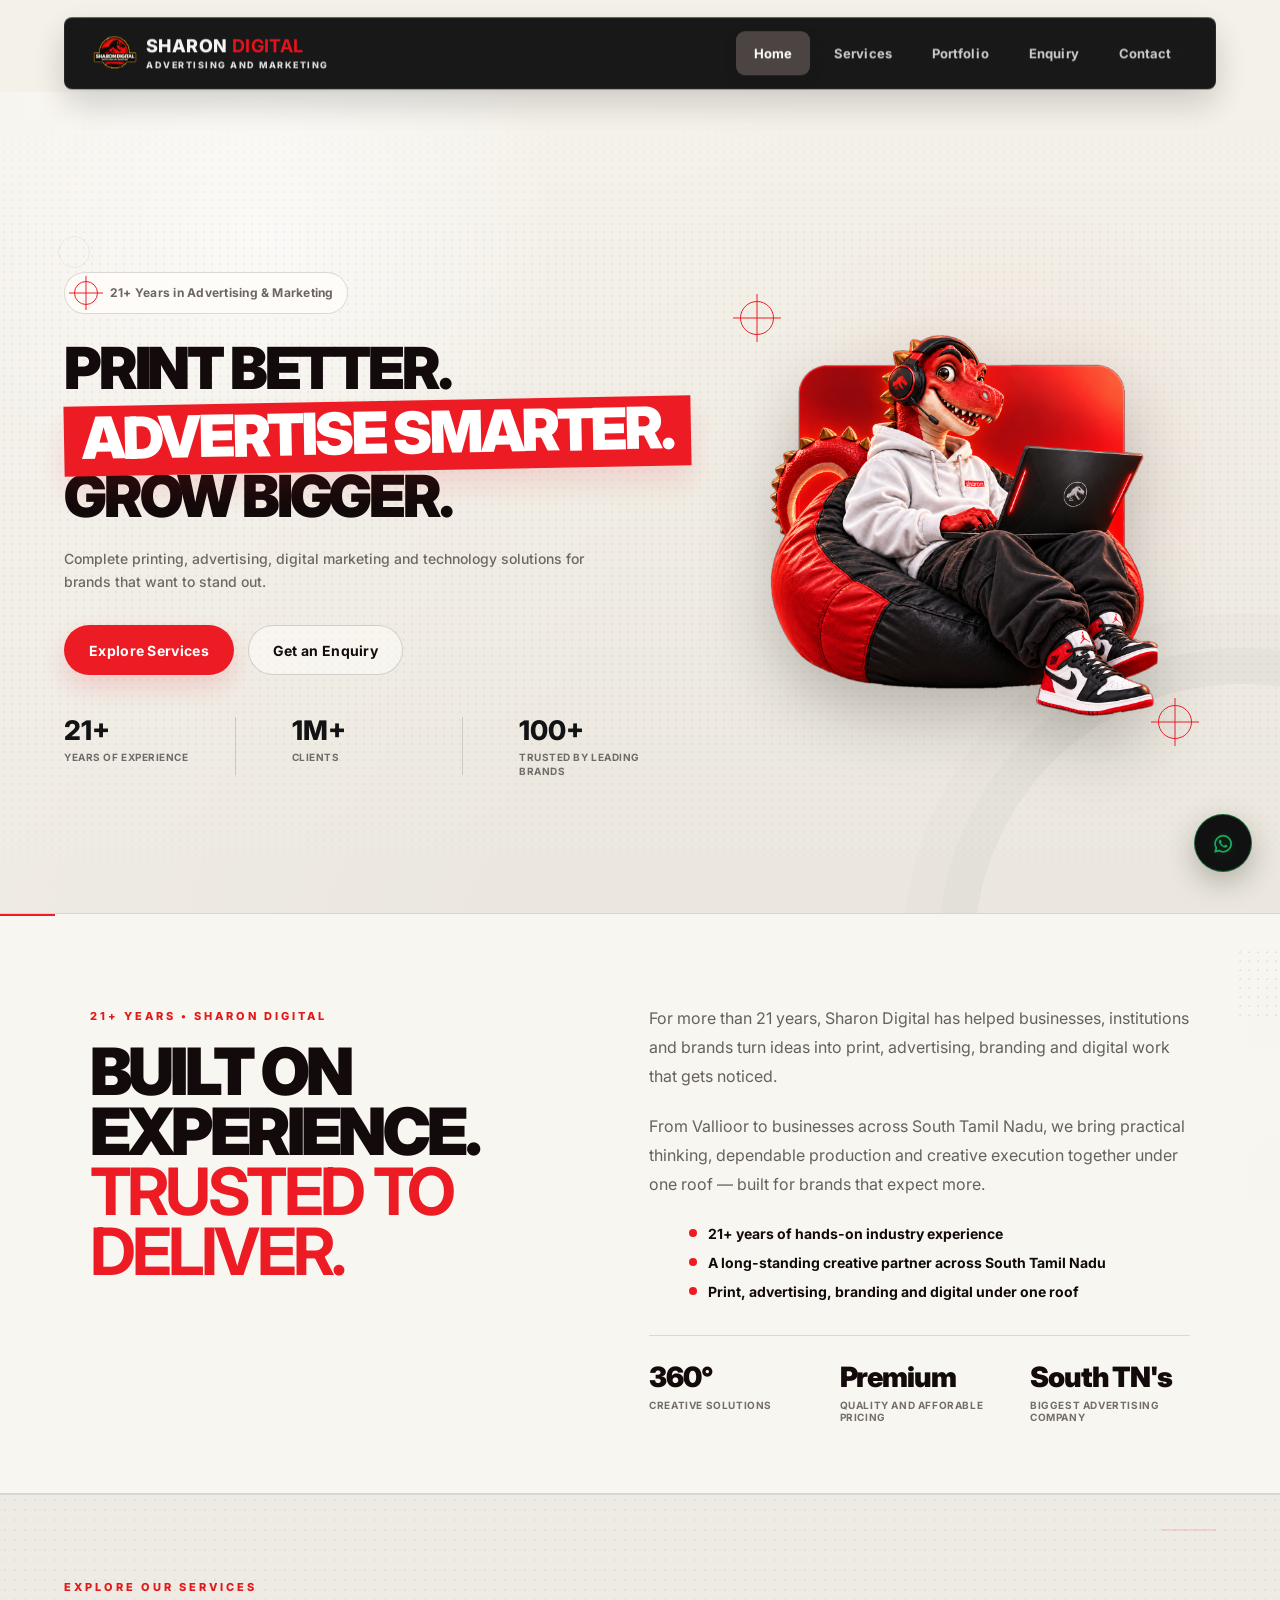
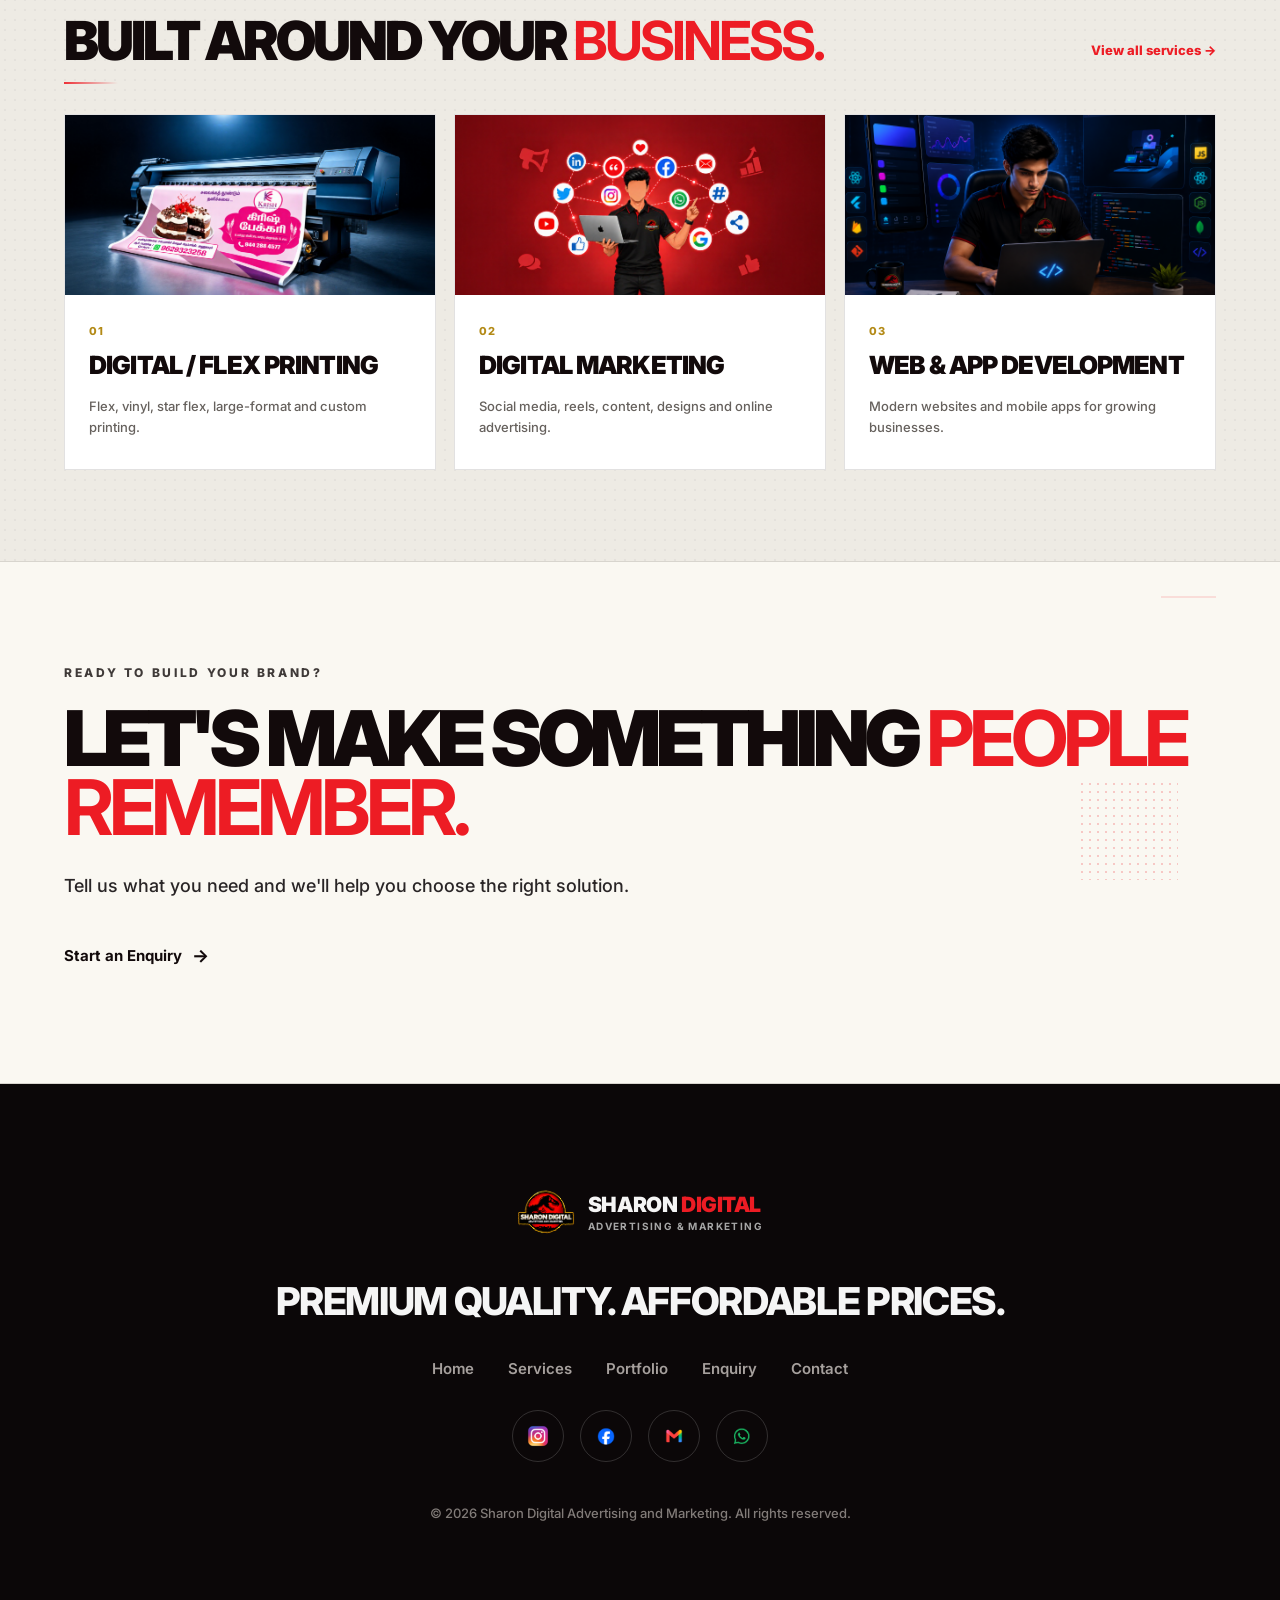
==== index.html @ 19f2ad86 "insta login updated" ====
<!doctype html>
<html lang="en">
<head>
<meta charset="utf-8">
<meta name="viewport" content="width=device-width, initial-scale=1">
<meta name="description" content="Sharon Digital Advertising and Marketing — premium printing, advertising, digital marketing, web and app development.">
<title>Sharon Digital | Advertising & Marketing</title>
<link rel="stylesheet" href="assets/style.css">

<style>

/* =========================================================
   HOME HERO — MERGED FROM CLAUDE HERO REFERENCE
   Only the first/home hero is changed. Existing site pages
   remain on the current Sharon Digital system.
========================================================= */
.home-page{
  --home-paper:#f4f1e9;
  --home-paper-2:#ebe7de;
  --home-ink:#120a0b;
  --home-muted:#6d6862;
  --home-red:#ed1c24;
  background:var(--home-paper);
  color:var(--home-ink);
}
.home-page .nav{
  background:rgba(244,241,233,.92);
  border-bottom:1px solid rgba(18,10,11,.10);
  backdrop-filter:blur(16px) saturate(135%);
}
.home-page .nav .brand span{color:var(--home-ink)!important;font-weight:800}
.home-page .nav .brand b{color:var(--home-red)!important}
.home-page .nav .brand small{color:#FFFFFF!important}
.home-page .nav nav a{color:var(--home-ink)}
.home-page .nav nav a.active,.home-page .nav nav a:hover{color:var(--home-red)}
.home-page .nav nav a.active:after{background:var(--home-red)}

.home-page .home-hero{
  position:relative;
  min-height:calc(100svh - 78px);
  display:grid;
  place-items:center;
  overflow:hidden;
  isolation:isolate;
  background:linear-gradient(180deg,var(--home-paper),var(--home-paper-2));
}
.home-page .home-hero .halftone{
  position:absolute;
  inset:0;
  z-index:-2;
  pointer-events:none;
  opacity:.72;
  background-image:radial-gradient(rgba(18,10,11,.075) 1px,transparent 1.35px);
  background-size:8px 8px;
  -webkit-mask-image:linear-gradient(180deg,transparent 0%,#000 18%,#000 78%,transparent 100%);
  mask-image:linear-gradient(180deg,transparent 0%,#000 18%,#000 78%,transparent 100%);
}
.home-page .home-hero::before{
  content:"";
  position:absolute;
  inset:0;
  z-index:-3;
  pointer-events:none;
  background:
    radial-gradient(circle at 78% 44%,rgba(237,28,36,.045),transparent 24%),
    radial-gradient(circle at 20% 18%,rgba(255,255,255,.60),transparent 25%),
    linear-gradient(115deg,rgba(255,255,255,.28),transparent 55%);
}
.home-page .home-hero::after{
  content:"";
  position:absolute;
  width:42vw;height:42vw;
  right:-18vw;bottom:-24vw;
  border-radius:50%;
  border:1px solid rgba(18,10,11,.045);
  box-shadow:0 0 0 35px rgba(18,10,11,.018),0 0 0 70px rgba(18,10,11,.012);
  z-index:-1;
  pointer-events:none;
}
.home-page .home-hero-layout{
  width:min(1500px,90vw);
  display:grid;
  grid-template-columns:1.05fr .95fr;
  align-items:center;
  gap:40px;
  position:relative;
  z-index:2;
  padding:40px 0;
}
.home-page .home-hero-layout::before,
.home-page .home-hero-layout::after{
  content:"";
  position:absolute;
  pointer-events:none;
  color:rgba(18,10,11,.055);
}
.home-page .home-hero-layout::before{
  width:32px;height:32px;
  left:-6px;top:1%;
  border:1px solid currentColor;
  border-radius:50%;
  box-shadow:0 0 0 12px transparent;
}
.home-page .home-hero-layout::after{
  width:1px;height:90%;
  right:12%;
  top:5%;
  background:linear-gradient(transparent,currentColor,transparent);
}
.home-page .home-copy{position:relative;z-index:3}
.home-page .home-badge{
  display:inline-flex;
  align-items:center;
  gap:12px;
  padding:8px 13px 8px 9px;
  border:1px solid rgba(18,10,11,.14);
  border-radius:999px;
  background:rgba(255,253,249,.82);
  color:#6c665f;
  font-size:12px;
  font-weight:700;
  letter-spacing:.02em;
}
.home-page .home-badge .regmark{
  width:24px;height:24px;
  border:1.3px solid var(--home-red);
  border-radius:50%;
  position:relative;
  flex:0 0 auto;
}
.home-page .home-badge .regmark::before,
.home-page .home-badge .regmark::after{
  content:"";position:absolute;background:var(--home-red);
}
.home-page .home-badge .regmark::before{left:50%;top:-6px;bottom:-6px;width:1px;transform:translateX(-50%)}
.home-page .home-badge .regmark::after{top:50%;left:-6px;right:-6px;height:1px;transform:translateY(-50%)}

.home-page .home-title{
  margin:28px 0 0;
  max-width:760px;
  color:var(--home-ink);
  font-family:Inter,Arial,sans-serif;
  font-size:clamp(55px,6.2vw,100px);
  line-height:.89;
  letter-spacing:-.055em;
  font-weight:900;
  text-transform:uppercase;
}
.home-page .home-title .line{display:block;white-space:nowrap}
.home-page .home-title .stamp{
  display:inline-block;
  margin-top:6px;
  padding:6px 18px 11px;
  background:var(--home-red);
  color:#fff;
  transform:rotate(-1.05deg);
  box-shadow:0 16px 28px rgba(237,28,36,.12);
}
.home-page .home-description{
  max-width:560px;
  margin:30px 0 0;
  color:var(--home-muted);
  font-size:16px;
  line-height:1.7;
  font-weight:500;
}
.home-page .home-hero .actions{
  display:flex;
  flex-wrap:wrap;
  gap:14px;
  margin-top:32px;
}
.home-page .home-hero .actions .btn{
  position:relative;
  display:inline-flex;
  align-items:center;
  justify-content:center;
  min-height:50px;
  padding:14px 24px;
  border-radius:999px;
  font-family:Inter,Arial,sans-serif;
  font-size:14px;
  font-weight:700;
  border:1px solid transparent;
  overflow:hidden;
  transition:transform .3s cubic-bezier(.16,.84,.32,1),box-shadow .3s ease,border-color .3s ease;
}
.home-page .home-hero .actions .btn.primary{
  color:#fff;
  background:var(--home-red);
  box-shadow:0 12px 24px rgba(237,28,36,.16);
}
.home-page .home-hero .actions .btn.primary:hover{transform:translateY(-2px);box-shadow:0 18px 32px rgba(237,28,36,.22)}
.home-page .home-hero .actions .btn.ghost{
  color:var(--home-ink);
  background:rgba(255,253,249,.55);
  border-color:rgba(18,10,11,.16);
}
.home-page .home-hero .actions .btn.ghost:hover{transform:translateY(-2px);border-color:var(--home-ink)}

.home-page .home-hero .home-stats{
  display:flex;
  gap:0;
  margin-top:42px;
}
.home-page .home-hero .home-stat{
  padding-right:28px;
  margin-right:28px;
  border-right:1px solid rgba(18,10,11,.13);
}
.home-page .home-hero .home-stat:last-child{border-right:0;margin-right:0;padding-right:0}
.home-page .home-hero .home-stat strong{
  display:block;
  font-family:Inter,Arial,sans-serif;
  font-size:30px;
  line-height:1;
  font-weight:800;
  color:var(--home-ink);
}
.home-page .home-hero .home-stat span{
  display:block;
  margin-top:7px;
  color:#706a64;
  font-size:10.5px;
  line-height:1.3;
  font-weight:700;
  letter-spacing:.04em;
  text-transform:uppercase;
}

.home-page .home-visual{
  position:relative;
  display:grid;
  place-items:center;
  min-height:510px;
}
.home-page .home-visual-plate{
  display:none !important;
}
.home-page .home-visual-plate::before{
  content:"";
  position:absolute;
  inset:0;
  opacity:.55;
  background-image:radial-gradient(rgba(244,241,233,.13) 1px,transparent 1.35px);
  background-size:10px 10px;
}
.home-page .home-visual-ring{
  position:absolute;
  width:63%;
  aspect-ratio:1/1;
  border:1px dashed rgba(18,10,11,.25);
  border-radius:50%;
  animation:sd-home-ring 28s linear infinite;
}
@keyframes sd-home-ring{to{transform:rotate(360deg)}}
.home-page .home-dino{
  position:relative;
  z-index:3;
  width:min(96%,570px);
  filter:drop-shadow(0 28px 34px rgba(18,10,11,.25));
  animation:sd-home-dino 5.8s ease-in-out infinite;
}
@keyframes sd-home-dino{
  0%,100%{transform:translate3d(0,0,0)}
  50%{transform:translate3d(0,-7px,0)}
}
.home-page .home-reg{
  position:absolute;
  width:34px;height:34px;
  border:1.3px solid var(--home-red);
  border-radius:50%;
  color:var(--home-red);
  z-index:4;
}
.home-page .home-reg::before,
.home-page .home-reg::after{
  content:"";position:absolute;background:currentColor;
}
.home-page .home-reg::before{left:50%;top:-8px;bottom:-8px;width:1px;transform:translateX(-50%)}
.home-page .home-reg::after{top:50%;left:-8px;right:-8px;height:1px;transform:translateY(-50%)}
.home-page .home-reg.r1{top:6%;left:2%}
.home-page .home-reg.r2{bottom:8%;right:0}
.home-page .home-scroll{
  position:absolute;
  left:5vw;
  bottom:20px;
  display:flex;
  align-items:center;
  gap:10px;
  color:#77716a;
  font-size:10px;
  font-weight:700;
  letter-spacing:.14em;
  text-transform:uppercase;
}
.home-page .home-scroll i{
  width:1px;height:34px;
  background:linear-gradient(var(--home-ink),transparent);
  position:relative;overflow:hidden;
}
.home-page .home-scroll i::after{
  content:"";position:absolute;top:-34px;left:0;width:100%;height:100%;
  background:var(--home-red);
  animation:sd-home-scroll 2.2s ease-in-out infinite;
}
@keyframes sd-home-scroll{0%{transform:translateY(0)}100%{transform:translateY(68px)}}

/* Home intro / trust section */
.home-page .home-intro{
  padding:120px 7vw 110px;
  display:grid;
  grid-template-columns:.95fr 1.05fr;
  gap:70px;
  background:var(--home-paper);
  position:relative;
  overflow:hidden;
}
.home-page .home-intro::before{
  content:"21+";
  position:absolute;
  right:-2vw;
  bottom:-8vw;
  font:900 clamp(180px,26vw,420px)/.8 Inter,Arial,sans-serif;
  letter-spacing:-.08em;
  color:rgba(18,10,11,.035);
  pointer-events:none;
}
.home-page .home-intro h2{
  margin:18px 0 0;
  max-width:760px;
  color:var(--home-ink);
  font:900 clamp(44px,5.1vw,82px)/.92 Inter,Arial,sans-serif;
  letter-spacing:-.055em;
  text-transform:uppercase;
}
.home-page .home-intro h2 strong{color:var(--home-red)}
.home-page .home-intro-copy{position:relative;z-index:2;align-self:center}
.home-page .home-intro-copy p{
  max-width:680px;
  margin:0 0 22px;
  color:#67615b;
  font-size:16px;
  line-height:1.8;
}
.home-page .home-intro-list{display:flex;flex-direction:column;gap:12px;margin-top:26px}
.home-page .home-intro-list li{
  display:flex;align-items:center;gap:11px;
  color:var(--home-ink);font-size:14px;font-weight:700;
}
.home-page .home-intro-list li i{
  width:8px;height:8px;border-radius:50%;background:var(--home-red);flex:0 0 auto;
}
.home-page .home-trust-strip{
  display:grid;
  grid-template-columns:repeat(4,1fr);
  border-top:1px solid rgba(18,10,11,.12);
  margin-top:45px;
  padding-top:28px;
  gap:18px;
}
.home-page .home-trust-strip strong{display:block;font-size:28px;font-weight:900;letter-spacing:-.04em}
.home-page .home-trust-strip span{display:block;margin-top:5px;font-size:10px;font-weight:700;letter-spacing:.06em;text-transform:uppercase;color:#756e67}
.home-page .home-section-head h2,
.home-page .home-cta h2{
  font-family:Inter,Arial,sans-serif;
  font-weight:900;
  letter-spacing:-.055em;
}
.home-page .home-services{background:#ece8df}
.home-page .home-services .home-feature-card h3{font-family:Inter,Arial,sans-serif;font-weight:800}

@media (max-width:1000px){
  .home-page .home-hero-layout{grid-template-columns:1fr;gap:20px}
  .home-page .home-copy{padding-top:30px}
  .home-page .home-visual{min-height:430px;order:2}
  .home-page .home-title{font-size:clamp(54px,9vw,86px)}
  .home-page .home-intro{grid-template-columns:1fr;gap:25px}
  .home-page .home-trust-strip{grid-template-columns:repeat(2,1fr)}
}
@media (max-width:640px){
  .home-page .home-hero{min-height:calc(100svh - 76px)}
  .home-page .home-hero-layout{width:88vw;padding:34px 0 60px}
  .home-page .home-title{font-size:clamp(42px,12.8vw,72px);letter-spacing:-.06em}
  .home-page .home-title .line{white-space:normal}
  .home-page .home-description{font-size:14px}
  .home-page .home-hero .actions{flex-direction:column;align-items:stretch}
  .home-page .home-hero .actions .btn{width:100%}
  .home-page .home-hero .home-stats{flex-wrap:wrap;gap:18px 0}
  .home-page .home-hero .home-stat{min-width:33%;padding-right:12px;margin-right:12px}
  .home-page .home-hero .home-stat strong{font-size:24px}
  .home-page .home-hero .home-stat span{font-size:8px}
  .home-page .home-visual{min-height:360px}
  .home-page .home-visual-plate{width:94%;border-radius:22px}
  .home-page .home-dino{width:108%}
  .home-page .home-scroll{display:none}
  .home-page .home-trust-strip{grid-template-columns:1fr 1fr}
}
@media (prefers-reduced-motion:reduce){
  .home-page .home-visual-ring,
  .home-page .home-dino,
  .home-page .home-scroll i::after{animation:none!important}
}

</style>

<style>
/* =========================================================
   HOME END CARD — MATCH REFERENCE LAYOUT
   ========================================================= */
.home-page .premium-reference-footer {
  position: relative !important;
  width: 100% !important;
  min-height: 530px !important;
  box-sizing: border-box !important;
  padding: 116px 24px 54px !important;
  margin: 0 !important;
  background: #0b0708 !important;
  color: #f5f5f5 !important;
  border: 0 !important;
  overflow: hidden !important;
  text-align: center !important;
}

.home-page .premium-reference-footer::before {
  content: "";
  position: absolute;
  inset: 0;
  pointer-events: none;
  background-image: radial-gradient(
    rgba(255,255,255,.075) 1px,
    transparent 1.35px
  );
  background-size: 9px 9px;
  opacity: .48;
}

.home-page .premium-reference-footer .footer-main {
  position: relative !important;
  z-index: 2 !important;
  max-width: 1200px !important;
  margin: 0 auto !important;
  display: flex !important;
  flex-direction: column !important;
  align-items: center !important;
  gap: 0 !important;
}

.home-page .premium-reference-footer .footer-about {
  max-width: none !important;
  width: 100% !important;
  display: flex !important;
  flex-direction: column !important;
  align-items: center !important;
}

.home-page .premium-reference-footer .footer-brand {
  display: flex !important;
  align-items: center !important;
  justify-content: center !important;
  gap: 13px !important;
  margin: 0 0 38px !important;
  padding: 0 !important;
  text-decoration: none !important;
}

.home-page .premium-reference-footer .footer-brand img {
  width: 58px !important;
  height: 58px !important;
  object-fit: contain !important;
}

.home-page .premium-reference-footer .footer-brand b {
  display: block !important;
  color: #f5f5f5 !important;
  font-size: 21px !important;
  line-height: 1 !important;
  font-weight: 900 !important;
  letter-spacing: -.02em !important;
  text-align: left !important;
}

.home-page .premium-reference-footer .footer-brand b span {
  color: #ed1c24 !important;
}

.home-page .premium-reference-footer .footer-brand small {
  display: block !important;
  margin-top: 6px !important;
  color: #a6a6a6 !important;
  font-size: 10px !important;
  line-height: 1 !important;
  font-weight: 700 !important;
  letter-spacing: .14em !important;
  text-align: left !important;
}

.home-page .premium-reference-footer .footer-about > p {
  margin: 0 0 38px !important;
  max-width: none !important;
  color: #f5f5f5 !important;
  font-size: clamp(29px, 3vw, 43px) !important;
  line-height: 1.12 !important;
  font-weight: 800 !important;
  letter-spacing: -.035em !important;
  text-transform: uppercase !important;
}

.home-page .premium-reference-footer .reference-footer-nav {
  display: flex !important;
  align-items: center !important;
  justify-content: center !important;
  gap: 34px !important;
  margin: 0 0 34px !important;
  padding: 0 !important;
}

.home-page .premium-reference-footer .reference-footer-nav a {
  color: #a6a09d !important;
  font-size: 15px !important;
  line-height: 1 !important;
  font-weight: 600 !important;
  text-decoration: none !important;
  transition: color .25s ease !important;
}

.home-page .premium-reference-footer .reference-footer-nav a:hover {
  color: #f5f5f5 !important;
}

.home-page .premium-reference-footer .reference-footer-social {
  display: flex !important;
  align-items: center !important;
  justify-content: center !important;
  gap: 16px !important;
  margin: 0 0 42px !important;
}

.home-page .premium-reference-footer .reference-footer-social a {
  width: 52px !important;
  height: 52px !important;
  box-sizing: border-box !important;
  border: 1px solid rgba(255,255,255,.16) !important;
  border-radius: 50% !important;
  display: flex !important;
  align-items: center !important;
  justify-content: center !important;
  background: transparent !important;
  text-decoration: none !important;
  overflow: hidden !important;
}

.home-page .premium-reference-footer .reference-footer-social img {
  width: 24px !important;
  height: 24px !important;
  object-fit: contain !important;
  filter: none !important;
  opacity: 1 !important;
}

.home-page .premium-reference-footer .reference-footer-social a:hover {
  border-color: rgba(255,255,255,.38) !important;
}

.home-page .premium-reference-footer .footer-bottom {
  width: 100% !important;
  max-width: none !important;
  margin: 0 !important;
  padding: 0 !important;
  border: 0 !important;
  display: flex !important;
  align-items: center !important;
  justify-content: center !important;
}

.home-page .premium-reference-footer .footer-bottom small {
  color: #817b78 !important;
  font-size: 13px !important;
  line-height: 1.4 !important;
  letter-spacing: 0 !important;
  font-weight: 500 !important;
}

.home-page .premium-reference-footer .footer-links-col,
.home-page .premium-reference-footer .footer-contact-col {
  display: none !important;
}

@media (max-width: 640px) {
  .home-page .premium-reference-footer {
    min-height: 500px !important;
    padding: 82px 18px 38px !important;
  }

  .home-page .premium-reference-footer .footer-about > p {
    max-width: 340px !important;
    font-size: 27px !important;
  }

  .home-page .premium-reference-footer .reference-footer-nav {
    gap: 18px !important;
    flex-wrap: wrap !important;
    max-width: 340px !important;
  }

  .home-page .premium-reference-footer .reference-footer-nav a {
    font-size: 13px !important;
  }

  .home-page .premium-reference-footer .footer-bottom small {
    font-size: 11px !important;
  }
}
</style>

</head>

<body class="home-page">
<header class="nav">
  <a class="brand" href="index.html" aria-label="Sharon Digital Home">
    <img src="assets/images/logo.png" alt="Sharon Digital logo">
    <span>SHARON <b>DIGITAL</b><small>ADVERTISING AND MARKETING</small></span>
  </a>

  <button class="menu" aria-label="Open navigation menu">☰</button>

  <nav aria-label="Primary navigation">
    <a class="active" href="index.html">Home</a>
    <a href="services.html">Services</a>
    <a href="portfolio.html">Portfolio</a>
    <a href="enquiry.html">Enquiry</a>
    <a href="contact.html">Contact</a>
  </nav>


</header>

<main>
  <section class="home-hero" aria-label="Sharon Digital introduction">
    <div class="halftone"></div>
    <div class="home-hero-layout">
      <div class="home-copy">
        <span class="home-badge"><span class="regmark"></span> 21+ Years in Advertising &amp; Marketing</span>

        <h1 class="home-title">
          <span class="line">Print better.</span>
          <span class="line stamp">Advertise smarter.</span>
          <span class="line">Grow bigger.</span>
        </h1>

        <p class="home-description">
          Complete printing, advertising, digital marketing and technology solutions for brands that want to stand out.
        </p>

        <div class="actions">
          <a class="btn primary" href="services.html"><span>Explore Services</span></a>
          <a class="btn ghost" href="enquiry.html"><span>Get an Enquiry</span></a>
        </div>

        <div class="home-stats" aria-label="Company statistics">
          <div class="home-stat"><strong>21+</strong><span>Years of Experience</span></div>
          <div class="home-stat"><strong>1M+</strong><span>Clients</span></div>
          <div class="home-stat"><strong>100+</strong><span>Trusted by Leading Brands</span></div>
        </div>
      </div>

      <div class="home-visual" aria-hidden="true">
        <div class="home-visual-plate"></div>
        <div class="home-visual-ring"></div>
        <span class="regmark home-reg r1"></span>
        <span class="regmark home-reg r2"></span>
        <img class="home-dino" src="assets/images/dino-home.png" alt="">
      </div>
    </div>
  </section>

  <section class="home-intro">
    <div>
      <span class="eyebrow red">21+ YEARS • SHARON DIGITAL</span>
      <h2>BUILT ON EXPERIENCE.<br><strong>TRUSTED TO DELIVER.</strong></h2>
    </div>
    <div class="home-intro-copy">
      <p>
        For more than 21 years, Sharon Digital has helped businesses, institutions and brands turn ideas into print, advertising, branding and digital work that gets noticed.
      </p>
      <p>
        From Vallioor to businesses across South Tamil Nadu, we bring practical thinking, dependable production and creative execution together under one roof — built for brands that expect more.
      </p>
      <ul class="home-intro-list">
        <li><i></i>21+ years of hands-on industry experience</li>
        <li><i></i>A long-standing creative partner across South Tamil Nadu</li>
        <li><i></i>Print, advertising, branding and digital under one roof</li>
      </ul>
      <div class="home-trust-strip" aria-label="Sharon Digital experience highlights">
        <div><strong>360°</strong><span>Creative Solutions</span></div>
        <div><strong>Premium</strong><span>Quality and Afforable Pricing</span></div>
        <div><strong>South TN's</strong><span>Biggest Advertising Company</span></div>
      </div>
    </div>
  </section>

  <section class="home-services">
    <div class="home-section-head">
      <div>
        <span class="eyebrow red">EXPLORE OUR SERVICES</span>
        <h2>BUILT AROUND YOUR <strong>BUSINESS.</strong></h2>
      </div>
      <a class="home-text-link" href="services.html">View all services →</a>
    </div>

    <div class="home-featured-grid">
      <a class="home-feature-card" href="services.html#digital-flex">
        <img src="assets/images/flex-printing.png" alt="Digital and flex printing">
        <div>
          <span>01</span>
          <h3>Digital / Flex Printing</h3>
          <p>Flex, vinyl, star flex, large-format and custom printing.</p>
        </div>
      </a>

      <a class="home-feature-card" href="services.html#digital-marketing">
        <img src="assets/images/digital-marketing.png" alt="Digital marketing">
        <div>
          <span>02</span>
          <h3>Digital Marketing</h3>
          <p>Social media, reels, content, designs and online advertising.</p>
        </div>
      </a>

      <a class="home-feature-card" href="services.html#web-app">
        <img src="assets/images/web-app.png" alt="Web and app development">
        <div>
          <span>03</span>
          <h3>Web &amp; App Development</h3>
          <p>Modern websites and mobile apps for growing businesses.</p>
        </div>
      </a>
    </div>
  </section>
<section class="home-cta">
    <span class="eyebrow">READY TO BUILD YOUR BRAND?</span>
    <h2>LET'S MAKE SOMETHING <strong>PEOPLE REMEMBER.</strong></h2>
    <p>Tell us what you need and we'll help you choose the right solution.</p>
    <a class="home-action primary" href="enquiry.html">
      <span>Start an Enquiry</span>
      <span class="home-action-arrow">→</span>
    </a>
  </section>
</main>

<footer class="site-footer premium-reference-footer">
  <div class="footer-main">
    <div class="footer-about">
      <a class="footer-brand" href="index.html" aria-label="Sharon Digital Home">
        <img src="assets/images/logo.png" alt="Sharon Digital logo">
        <div>
          <b>SHARON <span>DIGITAL</span></b>
          <small>ADVERTISING &amp; MARKETING</small>
        </div>
      </a>

      <p>PREMIUM QUALITY. AFFORDABLE PRICES.</p>
    </div>

    <nav class="reference-footer-nav" aria-label="Footer navigation">
      <a href="index.html">Home</a>
      <a href="services.html">Services</a>
      <a href="portfolio.html">Portfolio</a>
      <a href="enquiry.html">Enquiry</a>
      <a href="contact.html">Contact</a>
    </nav>

    <div class="reference-footer-social">
      <a aria-label="Instagram" href="https://www.instagram.com/sharondigital.in" target="_blank" rel="noopener noreferrer">
        <img src="assets/images/instagram-logo.png" alt="Instagram">
      </a>
      <a aria-label="Facebook" href="https://www.facebook.com/francis.sahayaraj" target="_blank" rel="noopener noreferrer">
        <img src="assets/images/facebook-logo.png" alt="Facebook">
      </a>
      <a aria-label="Send email" href="mailto:sharondigitalvallioor@gmail.com">
        <img src="assets/images/gmail-logo.png" alt="Email">
      </a>
      <a aria-label="Chat on WhatsApp" href="https://wa.me/919361418749" target="_blank" rel="noopener noreferrer">
        <img src="assets/images/whatsapp-logo.png" alt="WhatsApp">
      </a>
    </div>

    <div class="footer-bottom">
      <small>© 2026 Sharon Digital Advertising and Marketing. All rights reserved.</small>
    </div>
  </div>
</footer>

<a class="floatWA" href="https://wa.me/919361418749?text=Hi%20Sharon%20Digital%2C%20I%27d%20like%20to%20enquire%20about%20your%20services." target="_blank" rel="noopener noreferrer" aria-label="Chat on WhatsApp">
  <span class="floatWA-icon" aria-hidden="true"><img src="assets/images/whatsapp-logo.png" alt=""></span>
  <span class="floatWA-label">Chat on WhatsApp</span>
</a>

<script src="assets/app.js"></script>
</body>
</html>
<style>
/* PREMIUM NAVBAR BRAND COLORS */
.home-page .nav .brand span {
  color: #F5F5F5 !important;
  font-weight: 800 !important;
}

.home-page .nav .brand b {
  color: #E50914 !important;
}

.home-page .nav .brand small {
  color: #ffffff !important;
}
</style>
<style>
/* PREMIUM END CARD */
.home-page .site-footer {
  background: #0b0708 !important;
  color: #f5f5f5 !important;
  padding: 100px 6vw 30px !important;
  text-align: center !important;
  position: relative;
  overflow: hidden;
}

.home-page .site-footer::before {
  content: "";
  position: absolute;
  inset: 0;
  pointer-events: none;
  opacity: .25;
  background-image: radial-gradient(
    rgba(255,255,255,.12) 1px,
    transparent 1.4px
  );
  background-size: 9px 9px;
}

.home-page .footer-main {
  position: relative;
  z-index: 2;
  display: flex !important;
  flex-direction: column !important;
  align-items: center !important;
  text-align: center !important;
  max-width: 1200px;
  margin: auto;
}

.home-page .footer-about {
  display: flex !important;
  flex-direction: column !important;
  align-items: center !important;
}

.home-page .footer-brand {
  display: flex !important;
  align-items: center !important;
  gap: 16px !important;
  margin-bottom: 28px;
  text-decoration: none;
}

.home-page .footer-brand img {
  width: 60px !important;
  height: 60px !important;
  object-fit: contain;
}

.home-page .footer-brand b {
  color: #f5f5f5 !important;
  font-size: 22px !important;
  font-weight: 900 !important;
}

.home-page .footer-brand b span {
  color: #e50914 !important;
}

.home-page .footer-brand small {
  display: block;
  margin-top: 5px;
  color: #a6a6a6 !important;
  font-size: 10px !important;
  font-weight: 700 !important;
  letter-spacing: .15em;
}

.home-page .footer-about > p {
  color: #f5f5f5 !important;
  font-size: clamp(26px, 3vw, 44px) !important;
  font-weight: 800 !important;
  text-transform: uppercase;
  margin: 0 0 35px !important;
}

.home-page .footer-links-col,
.home-page .footer-contact-col {
  display: none !important;
}

.home-page .footer-bottom {
  position: relative;
  z-index: 2;
  display: flex !important;
  flex-direction: column !important;
  align-items: center !important;
  gap: 10px !important;
  margin-top: 35px !important;
  border: 0 !important;
}

.home-page .footer-bottom small {
  color: #8f8a87 !important;
}

.home-page .footer-bottom span {
  color: #706b68 !important;
  font-size: 10px !important;
  letter-spacing: .08em;
}
/* =========================================================
   CHANGE 2 — EXPLORE OUR SERVICES
   Clean 3-column alignment + matching image ratio
   ========================================================= */

.home-page .home-services {
  padding: 105px 5vw 110px !important;
  background: #f4f1e9 !important;
  overflow: hidden !important;
}

.home-page .home-services .home-section-head {
  width: min(1708px, 100%) !important;
  margin: 0 auto 48px !important;
  display: flex !important;
  align-items: flex-end !important;
  justify-content: space-between !important;
  gap: 30px !important;
}

.home-page .home-services .home-section-head > div {
  min-width: 0 !important;
}

.home-page .home-services .home-section-head .eyebrow {
  display: block !important;
  margin-bottom: 22px !important;
}

.home-page .home-services .home-section-head h2 {
  margin: 0 !important;
  font-size: clamp(48px, 4.2vw, 76px) !important;
  line-height: .94 !important;
  letter-spacing: -.055em !important;
  white-space: nowrap !important;
}

.home-page .home-services .home-section-head h2 strong {
  color: #ed1c24 !important;
}

.home-page .home-services .home-text-link {
  flex: 0 0 auto !important;
  margin-bottom: 8px !important;
  color: #ed1c24 !important;
  font-size: 13px !important;
  font-weight: 800 !important;
  text-decoration: none !important;
  white-space: nowrap !important;
}

.home-page .home-services .home-featured-grid {
  width: min(1708px, 100%) !important;
  margin: 0 auto !important;

  display: grid !important;
  grid-template-columns: repeat(3, minmax(0, 1fr)) !important;

  gap: 18px !important;
  align-items: stretch !important;
}

.home-page .home-services .home-feature-card {
  min-width: 0 !important;
  width: 100% !important;
  height: 100% !important;

  display: flex !important;
  flex-direction: column !important;

  background: #ffffff !important;
  border: 1px solid rgba(18,10,11,.12) !important;

  text-decoration: none !important;
  overflow: hidden !important;

  transition:
    transform .3s ease,
    box-shadow .3s ease,
    border-color .3s ease !important;
}

.home-page .home-services .home-feature-card:hover {
  transform: translateY(-5px) !important;
  box-shadow: 0 20px 45px rgba(18,10,11,.10) !important;
  border-color: rgba(18,10,11,.20) !important;
}

/* SAME IMAGE RATIO FOR ALL 3 CARDS */
.home-page .home-services .home-feature-card > img {
  display: block !important;
  width: 100% !important;

  aspect-ratio: 2.05 / 1 !important;

  height: auto !important;
  min-height: 0 !important;

  object-fit: cover !important;
  object-position: center !important;

  flex: 0 0 auto !important;
}

/* CARD CONTENT */
.home-page .home-services .home-feature-card > div {
  flex: 1 !important;
  display: flex !important;
  flex-direction: column !important;

  padding: 31px 24px 32px !important;
  background: #ffffff !important;
}

.home-page .home-services .home-feature-card > div > span {
  display: block !important;
  margin-bottom: 15px !important;

  color: #b38a16 !important;
  font-size: 11px !important;
  line-height: 1 !important;
  font-weight: 800 !important;
  letter-spacing: .08em !important;
}

.home-page .home-services .home-feature-card h3 {
  margin: 0 !important;

  color: #120a0b !important;
  font-size: 25px !important;
  line-height: 1.05 !important;
  font-weight: 900 !important;
  letter-spacing: -.035em !important;
  text-transform: uppercase !important;
}

.home-page .home-services .home-feature-card p {
  margin: 17px 0 0 !important;

  color: #66615d !important;
  font-size: 13px !important;
  line-height: 1.6 !important;
  font-weight: 500 !important;
}

/* TABLET */
@media (max-width: 1000px) {
  .home-page .home-services {
    padding: 80px 5vw 90px !important;
  }

  .home-page .home-services .home-section-head {
    align-items: flex-start !important;
    flex-direction: column !important;
    margin-bottom: 35px !important;
  }

  .home-page .home-services .home-section-head h2 {
    white-space: normal !important;
  }

  .home-page .home-services .home-featured-grid {
    grid-template-columns: repeat(2, minmax(0, 1fr)) !important;
  }
}

/* MOBILE */
@media (max-width: 640px) {
  .home-page .home-services {
    padding: 70px 6vw 80px !important;
  }

  .home-page .home-services .home-section-head {
    margin-bottom: 28px !important;
  }

  .home-page .home-services .home-section-head h2 {
    font-size: clamp(38px, 11vw, 56px) !important;
  }

  .home-page .home-services .home-featured-grid {
    grid-template-columns: 1fr !important;
    gap: 20px !important;
  }

  .home-page .home-services .home-feature-card > img {
    aspect-ratio: 2.05 / 1 !important;
  }

  .home-page .home-services .home-feature-card h3 {
    font-size: 23px !important;
  }
}
/* =========================================================
   CHANGE 3 — HOME CTA ALIGNMENT
   ========================================================= */

.home-page .home-cta {
  position: relative !important;
  width: 100% !important;
  box-sizing: border-box !important;

  padding: 105px 5vw 100px !important;
  margin: 0 !important;

  overflow: hidden !important;
  background: #f4f1e9 !important;
}

.home-page .home-cta .eyebrow {
  display: block !important;
  margin: 0 0 25px !important;

  color: #3f3a38 !important;
  font-size: 12px !important;
  line-height: 1 !important;
  font-weight: 800 !important;
  letter-spacing: .22em !important;
}

.home-page .home-cta h2 {
  position: relative !important;
  z-index: 2 !important;

  width: min(1350px, 100%) !important;
  max-width: 1350px !important;

  margin: 0 !important;

  font-size: clamp(52px, 6vw, 105px) !important;
  line-height: .9 !important;
  letter-spacing: -.065em !important;
  font-weight: 900 !important;

  color: #120a0b !important;
  text-transform: uppercase !important;

  overflow-wrap: normal !important;
  word-break: normal !important;
}

.home-page .home-cta h2 strong {
  color: #ed1c24 !important;
}

.home-page .home-cta p {
  position: relative !important;
  z-index: 2 !important;

  margin: 30px 0 0 !important;

  color: #292526 !important;
  font-size: 18px !important;
  line-height: 1.6 !important;
  font-weight: 500 !important;
}

.home-page .home-cta .home-action {
  position: relative !important;
  z-index: 2 !important;

  display: inline-flex !important;
  align-items: center !important;
  gap: 10px !important;

  margin-top: 28px !important;
  padding: 14px 0 !important;

  color: #120a0b !important;
  font-size: 15px !important;
  font-weight: 700 !important;

  text-decoration: none !important;
}

.home-page .home-cta .home-action-arrow {
  font-size: 18px !important;
  transition: transform .25s ease !important;
}

.home-page .home-cta .home-action:hover .home-action-arrow {
  transform: translateX(5px) !important;
}

/* Decorative dotted block on the right */
.home-page .home-cta::after {
  content: "" !important;
  position: absolute !important;

  width: 100px !important;
  height: 100px !important;

  right: 8vw !important;
  top: 42% !important;

  background-image: radial-gradient(
    #ed1c24 1.2px,
    transparent 1.5px
  ) !important;

  background-size: 8px 8px !important;
  opacity: .22 !important;

  pointer-events: none !important;
}

/* TABLET */
@media (max-width: 1000px) {
  .home-page .home-cta {
    padding: 85px 6vw 85px !important;
  }

  .home-page .home-cta h2 {
    width: 100% !important;
    max-width: 900px !important;
    font-size: clamp(48px, 8vw, 78px) !important;
  }

  .home-page .home-cta::after {
    right: 5vw !important;
  }
}

/* MOBILE */
@media (max-width: 640px) {
  .home-page .home-cta {
    padding: 70px 6vw 75px !important;
  }

  .home-page .home-cta h2 {
    font-size: clamp(42px, 12vw, 68px) !important;
    line-height: .92 !important;
  }

  .home-page .home-cta p {
    font-size: 15px !important;
  }

  .home-page .home-cta::after {
    width: 65px !important;
    height: 65px !important;
    right: 5vw !important;
    top: 52% !important;
  }
}
/* =========================================================
   PREMIUM SECTION SEPARATORS
   ========================================================= */

/* HERO → EXPERIENCE */
.home-page .home-hero {
  border-bottom: 1px solid #d8d5ce;
}

/* EXPERIENCE SECTION */
.home-page .home-intro {
  background: #f4f1e9;
  border-bottom: 1px solid #d8d5ce;
}

/* EXPERIENCE → SERVICES */
.home-page .home-services {
  background: #eeebe4;
  border-bottom: 1px solid #d8d5ce;
}

/* SERVICES → CTA */
.home-page .home-cta {
  background: #f4f1e9;
  border-bottom: 1px solid #d8d5ce;
}

/* CTA → END CARD */
.home-page .site-footer {
  border-top: 1px solid #d8d5ce;
}

/* subtle section accent line */
.home-page .home-intro::after,
.home-page .home-services::before,
.home-page .home-cta::before {
  content: "";
  position: absolute;
  width: 55px;
  height: 2px;
  background: #ed1c24;
}

/* Keep the sections visually tight */
.home-page .home-intro {
  padding-top: 90px;
  padding-bottom: 90px;
}

.home-page .home-services {
  padding-top: 90px;
  padding-bottom: 90px;
}

.home-page .home-cta {
  padding-top: 90px;
  padding-bottom: 90px;
}
/* =========================================================
   EXPLORE OUR SERVICES — VISIBLE DOTTED BACKGROUND
   ========================================================= */

.home-page .home-services {
  position: relative !important;
  overflow: hidden !important;
  background-color: #eeebe4 !important;

  background-image: radial-gradient(
    circle,
    rgba(18, 10, 11, 0.02) 1.2px,
    transparent 1.3px
  ) !important;

  background-size: 10px 10px !important;
  background-position: 0 0 !important;
}

/* Keep content above the dots */
.home-page .home-services > * {
  position: relative;
  z-index: 2;
}

/* Make sure the dots cover the whole section */
.home-page .home-services::after {
  content: "" !important;
  position: absolute !important;
  inset: 0 !important;
  z-index: 0 !important;
  pointer-events: none !important;

  background-image: radial-gradient(
    circle,
    rgba(18, 10, 11, 0.02) 1.1px,
    transparent 1.3px
  ) !important;

  background-size: 10px 10px !important;
}

/* Creamy white CTA */
.home-page .home-cta {
  background: #faf8f2 !important;
}
/* BUILT ON EXPERIENCE — WHITE BACKGROUND */
.home-page .home-intro {
  background: #f8f6f0 !important;
}
.home-page .home-trust-strip {
grid-template-columns: repeat(3, 1fr) !important;
  gap: 30px !important;
  align-items: start !important;
}

.home-page .home-trust-strip > div {
  min-width: 0;
  text-align: left;
}

.home-page .home-trust-strip > div {
  min-width: 0;
}

.home-page .home-trust-strip strong {
  white-space: nowrap;
}
/* FIX SECTION SPACING + ALIGNMENT */
.home-page .home-intro {
  padding: 90px 7vw 70px !important;
}

.home-page .home-trust-strip {
  margin-top: 35px !important;
  padding-top: 24px !important;
}

.home-page .home-services {
  padding-top: 85px !important;
  padding-bottom: 90px !important;
  border-top: 1px solid rgba(18,10,11,.08);
}

.home-page .home-section-head {
  margin-bottom: 38px !important;
}
</style>
<style>
/* MOBILE NAV FIX */
@media (max-width: 768px) {

  .home-page .nav {
    position: relative !important;
    z-index: 99999 !important;
    overflow: visible !important;
  }

  .home-page .nav .brand,
  .home-page .nav .menu {
    position: relative !important;
    z-index: 100001 !important;
  }

  .home-page .nav nav {
    position: absolute !important;
    top: calc(100% + 14px) !important;
    left: 0 !important;
    right: 0 !important;

    width: 100% !important;
    height: auto !important;
    min-height: 0 !important;
    max-height: none !important;

    box-sizing: border-box !important;

    margin: 0 !important;
    padding: 10px 18px 18px !important;

    background: #111111 !important;

    border: 2px solid #1c1c1c !important;
    border-radius: 20px !important;

    overflow: visible !important;
    z-index: 100000 !important;

    box-shadow: 0 18px 40px rgba(0,0,0,.22) !important;
  }

  .home-page .nav nav a {
    display: flex !important;
    align-items: center !important;

    width: 100% !important;
    min-height: 56px !important;

    box-sizing: border-box !important;

    margin: 0 !important;
    padding: 16px 20px !important;

    color: #ffffff !important;
    background: transparent !important;

    border-radius: 14px !important;

    font-size: 17px !important;
    line-height: 1.2 !important;
    font-weight: 700 !important;

    text-decoration: none !important;

    opacity: 1 !important;
    visibility: visible !important;
    transform: none !important;
  }

  .home-page .nav nav a + a {
    margin-top: 4px !important;
  }

  .home-page .nav nav a.active {
    color: #ffffff !important;
    background: #493f3f !important;
  }

  .home-page .nav nav a:hover,
  .home-page .nav nav a:focus {
    color: #ffffff !important;
    background: #2b2727 !important;
  }

  .home-page .nav nav a::after {
    display: none !important;
    content: none !important;
  }

  .home-page main {
    position: relative !important;
    z-index: 1 !important;
  }

  .home-page .home-hero {
    position: relative !important;
    z-index: 1 !important;
  }

  .home-page header.nav {
    overflow: visible !important;
  }ś
}

@media (max-width: 400px) {

  .home-page .nav nav {
    padding: 8px 14px 14px !important;
    border-radius: 18px !important;
  }

  .home-page .nav nav a {
    min-height: 52px !important;
    padding: 14px 17px !important;
    font-size: 16px !important;
  }
}
</style>
---- assets/style.css ----
@import url('https://fonts.googleapis.com/css2?family=Inter:wght@400;500;600;700;800;900&display=swap');

:root {
  --red: #e21a1a;
  --red2: #a60000;
  --black: #0a0a0b;
  --ink: #111214;
  --white: #f7f7f5;
  --muted: #a5a8ad;
  --gold: #b58a22;
  --gold2: #d2aa42;
  --paper: #f7f7f4;
  --soft: #666;
  --border: #deded8;
  --line: rgba(255,255,255,.12);
}

* {
  box-sizing: border-box;
}

html {
  scroll-behavior: smooth;
}

body {
  margin: 0;
  background: var(--paper);
  color: var(--ink);
  font-family: Inter, Arial, sans-serif;
}

a {
  color: inherit;
  text-decoration: none;
}


/* =========================
   NAVBAR
========================= */

.nav {
  height: 78px;
  display: flex;
  align-items: center;
  justify-content: space-between;
  padding: 0 5vw;
  border-bottom: 1px solid #242526;
  background: rgba(5,6,7,.96);
  backdrop-filter: blur(14px);
  position: sticky;
  top: 0;
  z-index: 20;
}

.brand {
  display: flex;
  align-items: center;
  gap: 10px;
}

.brand img {
  width: 52px;
  height: 52px;
  object-fit: contain;
}

.brand span {
  color: #fff !important;
  font-weight: 800;
  letter-spacing: .5px;
}

.brand b {
  color: var(--red) !important;
}

.brand small {
  display: block;
  font-size: 7px;
  letter-spacing: 1.4px;
  color: #fff !important;
  opacity: .85;
  margin-top: 2px;
}

.nav nav {
  display: flex;
  gap: 28px;
  font-size: 13px;
  font-weight: 600;
}

.nav nav a {
  color: #c9c9c9;
  position: relative;
}

.nav nav a.active,
.nav nav a:hover {
  color: #fff;
}

.nav nav a.active:after {
  content: "";
  position: absolute;
  left: 0;
  right: 0;
  bottom: -9px;
  height: 2px;
  background: var(--red);
}

.menu {
  display: none;
  background: none;
  color: white;
  border: 0;
  font-size: 24px;
}


/* =========================
   HERO
========================= */

.hero {
  height: calc(100vh - 78px);
  min-height: 680px;
  position: relative;
  overflow: hidden;
  display: flex;
  align-items: center;
  padding: 0 5vw;
}

.hero video {
  position: absolute;
  inset: 0;
  width: 100%;
  height: 100%;
  object-fit: cover;
  opacity: .48;
  filter: brightness(.85) contrast(1.1);
}

.heroShade {
  position: absolute;
  inset: 0;
  z-index: 1;

  background:
    radial-gradient(
      circle at 65% 45%,
      rgba(120,20,20,.12),
      transparent 45%
    ),
    linear-gradient(
      90deg,
      rgba(0,0,0,.94) 0%,
      rgba(0,0,0,.85) 35%,
      rgba(0,0,0,.75) 65%,
      rgba(0,0,0,.82) 100%
    );
}

.heroLayout {
  position: relative;
  z-index: 5;
  width: 100%;
  display: grid;
  grid-template-columns: 1.25fr .75fr;
  align-items: center;
  gap: 4vw;
}

.heroContent {
  max-width: 820px;
  z-index: 5;
  text-shadow: 0 3px 18px rgba(0,0,0,.65);
}

.eyebrow {
  font-size: 11px;
  letter-spacing: 3px;
  font-weight: 800;
  color: #ddd;
}

.eyebrow.red {
  color: var(--red);
}

.heroContent h1 {
  margin-top: 18px;
}

.hero h1 {
  font-family: Inter, sans-serif;
  text-transform: uppercase;
  font-size: clamp(42px,6vw,88px);
  line-height: .9;
  margin: 10px 0 18px;
  max-width: 900px;
  color: #fff;
  text-shadow: 0 5px 25px rgba(0,0,0,.85);
}

.hero h1 em {
  font-style: normal;
  color: #ff2424;
}

.heroLead {
  text-transform: uppercase;
  letter-spacing: .4px;
  color: #f4f4f4 !important;
  font-weight: 600;
  text-shadow: 0 2px 12px #000;
  max-width: 650px;
  line-height: 1.7;
  font-size: 15px;
}

.actions {
  display: flex;
  gap: 12px;
  margin-top: 28px;
}

.btn {
  display: inline-flex;
  align-items: center;
  justify-content: center;
  padding: 13px 20px;
  border-radius: 4px;
  font-weight: 800;
  font-size: 12px;
  letter-spacing: .3px;
  border: 1px solid transparent;
}

.btn.primary {
  background: var(--red);
  box-shadow: 0 10px 30px rgba(237,23,23,.2);
}

.btn.primary:hover {
  background: #b80f0f;
}

.btn.ghost {
  background: #fff;
  color: #111;
  border-color: #cfcfca;
}

.btn.ghost:hover {
  border-color: var(--gold);
  color: var(--gold);
}

.btn.dark {
  color: #111;
  background: white;
}


/* ==================================================
   HERO LOGO + EXACT SHAPE GLOSS
================================================== */

.heroBrandLockup {
  justify-self: end;
  text-align: center;
  max-width: 560px;
  z-index: 5;
}


/* Logo wrapper */

.logoGlossWrap {
  position: relative;
  display: inline-block;
  width: min(520px, 38vw);
  line-height: 0;
  overflow: hidden;
}


/* Actual logo
   DOES NOT MOVE
*/

.logoGlossWrap > img {
  width: 100%;
  height: auto;
  display: block;
  position: relative;
  z-index: 1;
  margin: 0;

  filter: drop-shadow(
    0 10px 28px rgba(0,0,0,.85)
  );
}


/* ==================================================
   GLOSS LAYER

   Full-size layer.
   PNG transparency is used as the mask.
   Therefore the gloss can ONLY appear
   where the actual logo exists.
================================================== */

.logoGloss {
  position: absolute;
  inset: 0;

  z-index: 3;

  pointer-events: none;

  /*
     Thin bright reflection
  */

  background:
    linear-gradient(
      105deg,

      transparent 0%,

      transparent 40%,

      rgba(255,255,255,0.03) 44%,

      rgba(255,255,255,0.18) 47%,

      rgba(255,255,255,0.65) 49%,

      rgba(255,255,255,1) 50%,

      rgba(255,255,255,0.65) 51%,

      rgba(255,255,255,0.18) 53%,

      rgba(255,255,255,0.03) 56%,

      transparent 60%,

      transparent 100%
    );

  /*
     Make the shine narrow.
  */

  background-size: 38% 100%;
  background-repeat: no-repeat;
  background-position: -50% 0;

  /*
     IMPORTANT:
     Use the transparent logo PNG itself
     as the mask.

     This makes the gloss follow the
     EXACT shape of your logo.
  */

  -webkit-mask-image: url("images/logo.png");
  mask-image: url("images/logo.png");

  -webkit-mask-repeat: no-repeat;
  mask-repeat: no-repeat;

  -webkit-mask-position: center;
  mask-position: center;

  -webkit-mask-size: 100% 100%;
  mask-size: 100% 100%;

  /*
     Start invisible
  */

  opacity: 0;

  /*
     Makes the white reflection blend
     naturally with the logo.
  */

  mix-blend-mode: screen;


}


/* ==================================================
   GLOSS MOVEMENT
================================================== */

@keyframes logoGlossSweep {

  /* Wait */
  0% {
    background-position: -55% 0;
    opacity: 0;
  }

  /* Enter */
  8% {
    background-position: -35% 0;
    opacity: .95;
  }

  /* Travel across logo */
  42% {
    background-position: 135% 0;
    opacity: .95;
  }

  /* Leave */
  52% {
    background-position: 155% 0;
    opacity: 0;
  }

  /* Pause */
  100% {
    background-position: 155% 0;
    opacity: 0;
  }
}


/* Text underneath logo */

.heroBrandLockup > span {
  display: inline-block;
  margin-top: 18px;
  color: #fff !important;
  font-size: 10px;
  letter-spacing: 3px;
  font-weight: 700;
  border-top: 1px solid rgba(217,173,75,.55);
  padding-top: 12px;
  text-shadow: 0 2px 10px #000;
}


/* =========================
   SCROLL
========================= */

.scrollExplore {
  position: absolute;
  z-index: 8;
  bottom: 26px;
  left: 5vw;
  display: flex;
  align-items: center;
  gap: 12px;
  color: #a9abad;
  font-size: 9px;
  letter-spacing: 2px;
  background: rgba(0,0,0,.45);
  padding: 8px 12px;
  border-left: 2px solid var(--red);
  backdrop-filter: blur(5px);
}

.scrollExplore b {
  color: var(--red);
  font-size: 20px;
  line-height: 1;
}


/* =========================
   GENERAL SECTIONS
========================= */

.section {
  padding: 100px 5vw;
}

.intro {
  display: grid;
  grid-template-columns: 1fr 1fr;
  gap: 7vw;
  border-bottom: 1px solid var(--border);
  background: #fff;
  color: var(--ink);
}

.intro h2,
.servicesPreview h2 {
  color: #111;
  text-shadow: none;
}

h2 {
  font-family: Inter;
  font-size: clamp(42px,5vw,72px);
  line-height: .95;
  text-transform: uppercase;
  margin: 14px 0;
}

h2 strong {
  color: var(--red);
}

.intro p {
  color: #4e5155 !important;
  font-size: 16px;
  font-weight: 500;
  line-height: 1.8;
  max-width: 600px;
  align-self: end;
}


/* =========================
   SERVICES PREVIEW
========================= */

.servicesPreview {
  background: #fff;
  color: var(--ink);
  border-bottom: 1px solid var(--border);
}

.sectionHead {
  display: flex;
  justify-content: space-between;
  align-items: end;
  margin-bottom: 36px;
}

.sectionHead h2 {
  color: #111;
}

.textLink {
  color: var(--red);
  font-size: 12px;
  font-weight: 800;
}

.featuredGrid {
  display: grid;
  grid-template-columns: repeat(3,1fr);
  gap: 16px;
}

.featureCard {
  background: #fff;
  border: 1px solid var(--border);
  overflow: hidden;
  transition: .3s;
  box-shadow: 0 12px 30px rgba(0,0,0,.06);
}

.featureCard:hover {
  transform: translateY(-5px);
  border-color: var(--gold2);
  box-shadow: 0 18px 40px rgba(181,138,34,.12);
}

.featureCard img {
  width: 100%;
  height: 250px;
  object-fit: cover;
}

.featureCard div {
  padding: 22px;
}

.featureCard span {
  font-size: 10px;
  color: var(--gold);
  font-weight: 800;
  letter-spacing: 1px;
}

.featureCard h3 {
  font-family: Inter;
  font-size: 28px;
  text-transform: uppercase;
  margin: 8px 0;
  color: #111 !important;
}

.featureCard p {
  font-size: 12px;
  color: #555 !important;
  line-height: 1.6;
}


/* =========================
   TRUST VIDEO
========================= */

.trustFull {
  min-height: 680px;
  position: relative;
  display: flex;
  align-items: center;
  overflow: hidden;
  padding: 110px 10vw;
  background: #050607;
}

.trustBgVideo {
  position: absolute;
  inset: 0;
  width: 100%;
  height: 100%;
  object-fit: cover;
  opacity: .76;
}

.trustOverlay {
  position: absolute;
  inset: 0;

  background:
    linear-gradient(
      90deg,
      rgba(0,0,0,.88),
      rgba(0,0,0,.58) 50%,
      rgba(0,0,0,.72)
    ),
    linear-gradient(
      0deg,
      rgba(0,0,0,.7),
      rgba(0,0,0,.2)
    );
}

.trustTextFull {
  position: relative;
  z-index: 4;
  max-width: 850px;
  text-shadow: 0 3px 16px rgba(0,0,0,.8);
}

.trustTextFull h2 {
  font-size: clamp(52px,6vw,90px);
  margin: 16px 0 24px;
  color: #fff !important;
  text-shadow: 0 5px 25px #000;
}

.trustTextFull h2 strong {
  color: #ff2424 !important;
}

.trustTextFull p {
  max-width: 760px;
  color: #f1f1f1 !important;
  text-transform: uppercase;
  font-size: 14px;
  line-height: 1.8;
  font-weight: 600;
  text-shadow: 0 2px 12px #000;
}

.stats {
  display: grid;
  grid-template-columns: repeat(3,1fr);
  border-top: 1px solid rgba(255,255,255,.25);
  margin-top: 35px;
  padding-top: 22px;
  gap: 15px;
}

.stats b {
  font-family: Inter;
  font-size: 44px;
  color: #ff2424;
  display: block;
}

.stats span {
  font-size: 10px;
  color: #eee;
  text-transform: uppercase;
  letter-spacing: 1px;
}


/* =========================
   CTA
========================= */

.cta {
  text-align: center;
  background: linear-gradient(135deg,#100506,#2b0707);
  border-top: 1px solid rgba(237,23,23,.25);
}

.cta h2 {
  color: #fff;
}

.cta h2 strong {
  color: #ff2424;
}

.cta p {
  color: #ddd;
  margin: 0 auto 25px;
}


/* =========================
   INTERNAL PAGE HERO
========================= */

.pageHero {
  background: linear-gradient(
    135deg,
    #fff 0%,
    #f7f7f4 72%,
    #ece9df 100%
  );
  max-width: none;
  padding: 110px 8vw 70px;
  border-bottom: 1px solid var(--border);
}

.pageHero h1 {
  font-family: Inter;
  font-size: clamp(50px,7vw,96px);
  text-transform: uppercase;
  line-height: .88;
  margin: 16px 0;
  color: #111;
}

.pageHero h1 strong {
  color: var(--red);
}

.pageHero p {
  color: #626466;
  line-height: 1.7;
  max-width: 650px;
}


/* SERVICES — COMPACT CATEGORY HEIGHT */

.serviceBlock {
  display: grid;
  grid-template-columns: 60% 40%;
  height: 520px;
  min-height: 0;
  margin-bottom: 35px;
  background: #fff;
  border: 1px solid var(--border);
  box-shadow: 0 18px 45px rgba(0,0,0,.08);
  overflow: hidden;
  border-radius: 2px;
}

.serviceCover {
  position: relative;
  height: 520px;
  min-height: 0;
  overflow: hidden;
}

.serviceCover img {
  width: 100%;
  height: 100%;
  display: block;
  object-fit: cover;
  object-position: center;
}

.serviceItems {
  height: 100%;
  display: flex;
  flex-direction: column;
  justify-content: center;
  background: #fff;
  padding: 35px 35px;
}

.serviceItem {
  min-height: 62px;
  display: flex;
  align-items: center;
  justify-content: space-between;
  gap: 18px;
  padding: 14px 0;
  border-bottom: 1px solid #e5e5df;
}

.serviceItem:first-child {
  border-top: 1px solid #e5e5df;
}

.coverShade {
  position: absolute;
  inset: 0;
  background: linear-gradient(
    90deg,
    rgba(0,0,0,.88),
    rgba(0,0,0,.12)
  );
}

.coverTitle {
  position: absolute;
  inset: 0;
  padding: 38px;
  display: flex;
  flex-direction: column;
  justify-content: end;
}

.coverTitle span {
  color: var(--gold2);
  font-size: 12px;
  font-weight: 800;
}

.coverTitle h2 {
  max-width: 700px;
  font-size: 52px;
  margin: 8px 0;
  color: #fff;
}

.coverTitle p {
  color: #e4e4e4;
  font-size: 12px;
}

.serviceItems {
  display: grid;
  grid-template-columns: repeat(2,1fr);
  background: #fff;
}

.serviceItem {
  padding: 18px 22px;
  border-top: 1px solid var(--border);
  display: flex;
  justify-content: space-between;
  gap: 15px;
  align-items: center;
  font-size: 13px;
  color: #171717;
}

.serviceItem a {
  color: var(--red);
  font-size: 11px;
  font-weight: 800;
  white-space: nowrap;
}

.serviceItem a:hover {
  color: #9c0f0f;
}

.serviceItem:nth-child(even) {
  background: #fafaf7;
}


/* =========================
   PORTFOLIO
========================= */

.portfolioGrid {
  columns: 3 280px;
  column-gap: 16px;
}

.portfolioGrid figure {
  margin: 0 0 16px;
  break-inside: avoid;
  background: #fff;
  border: 1px solid var(--border);
  padding: 8px;
  box-shadow: 0 10px 28px rgba(0,0,0,.06);
}

.portfolioGrid img {
  width: 100%;
  display: block;
}

.portfolioGrid figcaption {
  padding: 10px;
  font-size: 10px;
  color: #666;
  text-transform: uppercase;
  letter-spacing: 1px;
}

.portfolioGrid figure:hover {
  border-color: var(--gold2);
}


/* =========================
   FORMS
========================= */

.formWrap {
  max-width: none;
  padding: 70px 8vw 110px;
  background: #f7f7f4;
}

.formWrap form {
  background: #fff;
  border: 1px solid var(--border);
  padding: 30px;
  box-shadow: 0 15px 40px rgba(0,0,0,.06);
}

.formGrid {
  display: grid;
  grid-template-columns: 1fr 1fr;
  gap: 18px;
}

label {
  display: block;
  color: #333;
  font-size: 11px;
  font-weight: 700;
  letter-spacing: .5px;
}

input,
select,
textarea {
  display: block;
  width: 100%;
  margin-top: 8px;
  padding: 14px;
  background: #fafaf8;
  border: 1px solid #d5d5d0;
  color: #111;
  border-radius: 3px;
  font: inherit;
  font-size: 13px;
  outline: none;
}

input::placeholder,
textarea::placeholder {
  color: #999;
}

input:focus,
select:focus,
textarea:focus {
  border-color: var(--red);
  box-shadow: 0 0 0 3px rgba(226,26,26,.08);
}

textarea {
  resize: vertical;
  margin-bottom: 22px;
}

.formNote {
  font-size: 11px;
  color: #777;
}


/* =========================
   CONTACT
========================= */

.contactPage {
  background: var(--paper);
  color: #111;
}

.contactHero {
  min-height: 650px;
  padding: 100px 8vw;
  display: grid;
  grid-template-columns: 1fr .7fr;
  gap: 7vw;
  align-items: center;

  background: linear-gradient(
    135deg,
    #fff 0%,
    #f7f7f3 65%,
    #ece8df 100%
  );
}

.contactHero h1 {
  font-family: Inter;
  font-size: clamp(58px,7vw,100px);
  line-height: .88;
  text-transform: uppercase;
  margin: 16px 0;
  color: #111;
  text-shadow: none;
}

.contactHero h1 strong {
  color: var(--red);
}

.contactHero > div:first-child > p {
  max-width: 650px;
  color: #4f5459 !important;
  font-weight: 500;
  line-height: 1.8;
}

.blackBtn {
  background: #090a0b !important;
  color: #fff !important;
  border-color: #090a0b !important;
}

.ownerCard {
  background: #fff;
  border: 1px solid #ddd;
  box-shadow: 0 25px 70px rgba(0,0,0,.12);
  padding: 20px;
  position: relative;
}

.ownerImage {
  background: #f2f2ef;
  overflow: hidden;
  aspect-ratio: 1/1;
}

.ownerImage img {
  width: 100%;
  height: 100%;
  object-fit: cover;
  object-position: center 35%;
  display: block;
}

.ownerInfo {
  padding: 20px 8px 8px;
}

.ownerInfo span {
  font-size: 10px;
  letter-spacing: 2px;
  color: #a37a18;
  font-weight: 800;
}

.ownerInfo h2 {
  color: #111;
  font-size: 34px;
  margin: 7px 0;
  text-transform: uppercase;
}

.ownerInfo p {
  margin: 0;
  color: #666;
  font-size: 12px;
}

.contactDetails {
  background: #fff;
  border-top: 1px solid #ddd;
}

.contactIntro {
  text-align: center;
}

.contactIntro h2 {
  color: #111;
}

.contactCards {
  display: grid;
  grid-template-columns: repeat(3,1fr);
  gap: 18px;
  margin-top: 40px;
}

.contactCard {
  padding: 30px;
  min-height: 240px;
}

.whiteCard {
  background: #fff;
  border: 1px solid var(--border);
  box-shadow: 0 12px 30px rgba(0,0,0,.06);
  min-height: 230px;
}

.contactCard span {
  font-size: 10px;
  color: var(--gold);
  font-weight: 800;
  letter-spacing: 2px;
}

.whiteCard h3 {
  font-family: Inter;
  font-size: 30px;
  line-height: 1.05;
  margin: 16px 0 28px;
  word-break: break-word;
  color: #151515;
}


/* =========================
   SOCIAL ICONS
========================= */

.socialRow {
  display: grid;
  grid-template-columns: repeat(4,1fr);
  gap: 14px;
  max-width: 900px;
  margin: 38px auto 0;
}

.socialIcon {
  display: flex !important;
  align-items: center;
  justify-content: center;
  gap: 10px;
  min-height: 58px;
  padding: 12px 18px !important;
  border: 1px solid #d8d8d2 !important;
  background: #fff !important;
  color: #111 !important;
  border-radius: 3px;
  font-weight: 800;
  font-size: 13px !important;
  transition: .25s;
}

.socialIcon svg {
  width: 23px;
  height: 23px;
  flex: 0 0 23px;
}

.socialIcon:hover {
  transform: translateY(-3px);
  border-color: var(--red) !important;
  color: var(--red) !important;
  box-shadow: 0 10px 24px rgba(0,0,0,.08);
}

.socialIcon.whatsapp:hover {
  color: #149447 !important;
  border-color: #20c65a !important;
}

.socialIcon.mail:hover {
  color: #111 !important;
  border-color: var(--gold2) !important;
}


/* =========================
   FOOTER
========================= */

footer {
  padding: 45px 5vw 30px;
  border-top: 1px solid #242526;
  display: flex;
  align-items: center;
  gap: 28px;
  flex-wrap: wrap;
  background: #090a0b;
  color: #999;
  font-size: 11px;
}

.footerBrand {
  display: flex;
  align-items: center;
  gap: 10px;
  margin-right: auto;
}

.footerBrand img {
  width: 45px;
  height: 45px;
  object-fit: contain;
}

.footerBrand b {
  color: #fff;
  display: block;
}

.footerBrand span {
  font-size: 8px;
  text-transform: uppercase;
  letter-spacing: 1px;
}

.footerLinks {
  display: flex;
  gap: 18px;
}

.footerLinks a:hover {
  color: var(--gold2);
}

.floatWA {
  position: fixed;
  right: 22px;
  bottom: 22px;
  background: #20c65a;
  color: #fff;
  padding: 13px 17px;
  border-radius: 999px;
  font-size: 11px;
  font-weight: 800;
  z-index: 30;
  box-shadow: 0 10px 25px rgba(0,0,0,.4);
}


/* =========================
   MOBILE
========================= */

@media(max-width:800px) {

  .nav {
    height: 70px;
    padding: 0 20px;
  }

  .brand img {
    width: 45px;
    height: 45px;
  }

  .brand span {
    font-size: 12px;
  }

  .nav nav {
    display: none;
    position: absolute;
    top: 70px;
    left: 0;
    right: 0;
    background: #08090a;
    padding: 20px;
    flex-direction: column;
    gap: 20px;
    border-bottom: 1px solid var(--line);
  }

  .nav nav.open {
    display: flex;
  }

  .nav nav a.active:after {
    display: none;
  }

  .menu {
    display: block;
  }

  .hero {
    padding: 30px 20px;
    min-height: 720px;
  }

  .heroLayout {
    grid-template-columns: 1fr;
    gap: 15px;
  }

  .heroBrandLockup {
    order: -1;
    justify-self: end;
    text-align: left;
  }

  .logoGlossWrap {
    width: 250px;
  }

  .heroBrandLockup > span {
    font-size: 8px;
    margin-top: 8px;
  }

  .hero h1 {
    font-size: 48px;
  }

  .heroLead {
    font-size: 11px;
  }

  .scrollExplore {
    left: 20px;
  }

  .section {
    padding: 70px 20px;
  }

  .intro,
  .trust {
    grid-template-columns: 1fr;
    gap: 25px;
  }

  .featuredGrid,
  .contactGrid {
    grid-template-columns: 1fr;
  }

  .featureCard img {
    height: 220px;
  }

  .trustFull {
    min-height: 620px;
    padding: 80px 20px;
  }

  .trustTextFull h2 {
    font-size: 54px;
  }

  .stats b {
    font-size: 34px;
  }

  .pageHero {
    padding: 80px 20px 50px;
  }

  .pageHero h1 {
    font-size: 58px;
  }

  .serviceCover {
    height: 280px;
  }

  .coverTitle {
    padding: 25px;
  }

  .coverTitle h2 {
    font-size: 38px;
  }

  .serviceItems {
    grid-template-columns: 1fr;
  }

  .formGrid {
    grid-template-columns: 1fr;
  }

  .formWrap {
    padding: 55px 20px 80px;
  }

  .contactHero {
    grid-template-columns: 1fr;
    padding: 75px 20px;
  }

  .ownerCard {
    max-width: 430px;
  }

  .contactCards {
    grid-template-columns: 1fr;
  }

  .socialRow {
    grid-template-columns: 1fr 1fr;
  }

  .socialIcon {
    font-size: 11px !important;
  }

  footer {
    padding: 35px 20px;
  }

  .footerLinks {
    width: 100%;
    justify-content: space-between;
  }

  .floatWA {
    right: 14px;
    bottom: 14px;
  }

  .actions {
    flex-wrap: wrap;
  }
}


@media(max-width:500px) {

  .socialRow {
    grid-template-columns: 1fr;
  }

  .logoGlossWrap {
    width: 220px;
  }

}
/* =========================================================
   HERO — FINAL SPACING & HEIGHT ADJUSTMENT
   Only affects the Home page hero section
========================================================= */

/* 1. Make the overall hero shorter */
.hero {
  height: clamp(620px, 78vh, 700px);
  min-height: 620px;
  padding: 0 5vw;
}

/* 2. Move the main hero content slightly upward
      so there isn't a huge gap below the navbar */
.heroLayout {
  transform: translateY(-18px);
}

/* 3. Keep the left content compact */
.heroContent {
  transform: translateY(-5px);
}

/* 4. Reduce logo → Advertising / Print / Design / Digital gap */
.heroBrandLockup > span {
  margin-top: 7px;
  padding-top: 8px;
}

/* 5. Keep the logo itself at a good size */
.logoGlossWrap {
  width: min(500px, 36vw);
}

/* 6. Put Scroll to Explore closer to the bottom
      of the shorter hero */
.scrollExplore {
  bottom: 16px;
}

/* 7. Make sure the hero doesn't create unwanted
      extra space */
.heroBrandLockup {
  align-self: center;
}


/* =========================================================
   DESKTOP — TIGHTER HERO POSITIONING
========================================================= */

@media (min-width: 801px) {

  .heroLayout {
    transform: translateY(-25px);
  }

  .heroContent {
    transform: translateY(-5px);
  }

  .heroBrandLockup {
    transform: translateY(-5px);
  }

  .scrollExplore {
    bottom: 14px;
  }
}


/* =========================================================
   MOBILE
========================================================= */

@media (max-width: 800px) {

  .hero {
    height: auto;
    min-height: 650px;
    padding: 25px 20px 65px;
  }

  .heroLayout {
    transform: none;
  }

  .heroContent {
    transform: none;
  }

  .heroBrandLockup {
    transform: none;
  }

  .logoGlossWrap {
    width: 240px;
  }

  .heroBrandLockup > span {
    margin-top: 6px;
    padding-top: 7px;
    font-size: 8px;
  }

  .scrollExplore {
    bottom: 15px;
    left: 20px;
  }
}
/* ===== HERO FINAL SPACING ===== */

/* 1. Move SCROLL TO EXPLORE slightly upward */
.scrollExplore {
    bottom: 28px;
}

/* 2. Bring slogan closer to the logo */
.heroBrandLockup > span {
    margin-top: 2px;
    padding-top: 8px;
}

/* Keep the logo in the same position */
.logoGlossWrap {
    margin-bottom: 0;
}

/* Desktop fine-tuning */
@media (min-width: 801px) {
    .heroBrandLockup {
        transform: translateY(-3px);
    }

    .heroBrandLockup > span {
        margin-top: 2px;
        padding-top: 7px;
    }

    .scrollExplore {
        bottom: 28px;
    }
}
/* =========================================================
   SERVICES PAGE — COMPACT 60 / 40 LAYOUT
========================================================= */

.categoryGrid {
  padding: 55px 5vw 90px;
  background: #f7f7f4;
}

/* =========================================================
   CATEGORY BLOCK
========================================================= */

.serviceBlock {
  display: grid;
  grid-template-columns: 60% 40%;

  width: 100%;
  height: 400px;
  min-height: 0;

  margin-bottom: 30px;

  background: #fff;
  border: 1px solid var(--border);

  box-shadow: 0 15px 35px rgba(0,0,0,.07);

  overflow: hidden;
  border-radius: 2px;
}

/* =========================================================
   LEFT — IMAGE
========================================================= */

.serviceCover {
  position: relative;

  width: 100%;
  height: 400px;
  min-height: 0;

  overflow: hidden;
}

.serviceCover img {
  width: 100%;
  height: 100%;

  display: block;

  object-fit: cover;
  object-position: center;

  transition: transform .7s ease;
}

.serviceBlock:hover .serviceCover img {
  transform: scale(1.025);
}

/* =========================================================
   IMAGE DARK OVERLAY
========================================================= */

.coverShade {
  position: absolute;
  inset: 0;

  background:
    linear-gradient(
      0deg,
      rgba(0,0,0,.90) 0%,
      rgba(0,0,0,.45) 45%,
      rgba(0,0,0,.08) 100%
    );

  z-index: 1;
}

/* =========================================================
   CATEGORY TITLE INSIDE IMAGE
========================================================= */

.coverTitle {
  position: absolute;

  left: 32px;
  right: 28px;
  bottom: 30px;

  z-index: 2;

  display: flex;
  flex-direction: column;
  align-items: flex-start;
}

.coverTitle span {
  color: var(--gold2);

  font-size: 11px;
  font-weight: 800;

  letter-spacing: 3px;

  margin-bottom: 6px;
}

.coverTitle h2 {
  margin: 0;

  max-width: 700px;

  color: #fff !important;

  font-family: Inter, sans-serif;

  font-size: clamp(38px, 3.5vw, 58px);

  line-height: .9;

  text-transform: uppercase;

  text-shadow: 0 4px 20px rgba(0,0,0,.8);
}

/* Hide the "services available" text */
.coverTitle p {
  display: none;
}

/* =========================================================
   RIGHT — SERVICE LIST
========================================================= */

.serviceItems {
  width: 100%;
  height: 400px;

  display: flex;
  flex-direction: column;

  justify-content: center;

  background: #fff;

  padding: 20px 32px;
}

/* =========================================================
   INDIVIDUAL SERVICE
========================================================= */

.serviceItem {
  min-height: 0;

  display: flex;

  align-items: center;
  justify-content: space-between;

  gap: 15px;

  padding: 11px 0;

  border-bottom: 1px solid #e5e5df;

  color: #111;
}

.serviceItem:first-child {
  border-top: 1px solid #e5e5df;
}

.serviceItem span {
  font-size: 14px;

  font-weight: 700;

  line-height: 1.3;

  color: #171717;
}

.serviceItem a {
  flex-shrink: 0;

  color: var(--red);

  font-size: 9px;

  font-weight: 800;

  letter-spacing: .5px;

  text-transform: uppercase;

  padding: 6px 0;

  white-space: nowrap;
}

.serviceItem a:hover {
  color: #9c0f0f;
}

/* Hover effect */

.serviceItem:hover span {
  color: var(--gold);
}

.serviceItem:hover a {
  color: var(--red);
}

/* Alternating subtle background */

.serviceItem:nth-child(even) {
  background: #fafaf7;
}

/* =========================================================
   MOBILE
========================================================= */

@media (max-width: 800px) {

  .categoryGrid {
    padding: 40px 20px 70px;
  }

  .serviceBlock {
    grid-template-columns: 1fr;

    height: auto;

    margin-bottom: 25px;
  }

  .serviceCover {
    height: 280px;
    min-height: 280px;
  }

  .coverTitle {
    left: 24px;
    right: 20px;
    bottom: 24px;
  }

  .coverTitle span {
    font-size: 10px;
    margin-bottom: 6px;
  }

  .coverTitle h2 {
    font-size: 40px;
  }

  .serviceItems {
    height: auto;

    padding: 18px 22px;
  }

  .serviceItem {
    padding: 13px 0;
  }

  .serviceItem span {
    font-size: 13px;
  }

  .serviceItem a {
    font-size: 9px;
  }
}

/* =========================================================
   SMALL PHONES
========================================================= */

@media (max-width: 500px) {

  .serviceCover {
    height: 240px;
    min-height: 240px;
  }

  .coverTitle {
    left: 20px;
    bottom: 20px;
  }

  .coverTitle h2 {
    font-size: 34px;
  }

  .serviceItems {
    padding: 15px 18px;
  }

  .serviceItem {
    gap: 10px;
    padding: 11px 0;
  }

  .serviceItem span {
    font-size: 12px;
  }

  .serviceItem a {
    font-size: 8px;
  }
}
/* =========================================================
   CONTACT PAGE — SMALL PREMIUM IMPROVEMENTS
   Keeps the existing theme and layout
========================================================= */

/* Entire contact cards are clickable */
.contactCardLink {
  color: inherit;
  text-decoration: none;
  cursor: pointer;
}

/* Better card interaction */
.contactCard {
  transition:
    transform .25s ease,
    box-shadow .25s ease,
    border-color .25s ease;
}

.contactCard:hover {
  transform: translateY(-5px);
  border-color: #c9c9c2;
  box-shadow: 0 18px 40px rgba(0,0,0,.10);
}

/* Description inside cards */
.contactCard p {
  margin: 0 0 22px;
  color: #777;
  font-size: 11px;
  line-height: 1.6;
}

/* Keep email looking clean */
.emailAddress {
  word-break: normal;
  overflow-wrap: anywhere;
}

/* Make button sit at bottom consistently */
.contactCard .btn {
  margin-top: auto;
}

/* Better social hover */
.socialIcon {
  transition:
    transform .25s ease,
    box-shadow .25s ease,
    border-color .25s ease,
    color .25s ease;
}

.socialIcon:hover {
  transform: translateY(-3px);
  box-shadow: 0 10px 25px rgba(0,0,0,.08);
}

/* Original brand colors on hover */
.socialIcon.whatsapp:hover {
  color: #25D366 !important;
  border-color: #25D366 !important;
}

.socialIcon.instagram:hover {
  color: #E1306C !important;
  border-color: #E1306C !important;
}

.socialIcon.mail:hover {
  color: var(--gold2) !important;
  border-color: var(--gold2) !important;
}

/* Facebook */
.socialRow .socialIcon:nth-child(3):hover {
  color: #1877F2 !important;
  border-color: #1877F2 !important;
}

/* Mobile email protection */
@media (max-width: 800px) {
  .emailAddress {
    font-size: 26px;
  }
}

@media (max-width: 500px) {
  .emailAddress {
    font-size: 23px;
  }
}
/* =========================================================
   CONTACT PAGE FINAL POLISH
========================================================= */

.contactPage .contactCards {
  align-items: stretch;
}

.contactPage .contactCard {
  display: flex;
  flex-direction: column;
  justify-content: flex-start;
  min-height: 270px;
  padding: 30px;
  text-decoration: none;
  color: #111;
  transition: transform .25s ease, box-shadow .25s ease, border-color .25s ease;
}

.contactPage .contactCard:hover {
  transform: translateY(-6px);
  border-color: #c8c8c2;
  box-shadow: 0 20px 45px rgba(0,0,0,.12);
}

.contactPage .contactCard h3 {
  margin: 16px 0 14px;
}

.contactPage .contactCard p {
  margin: 0 0 25px;
  color: #777;
  font-size: 11px;
  line-height: 1.6;
}

.contactPage .contactCard .btn {
  margin-top: auto;
  width: fit-content;
}

/* EMAIL — prevent ugly breaking */
.contactPage .emailAddress {
  font-size: 24px;
  line-height: 1.15;
  word-break: normal;
  overflow-wrap: break-word;
}

/* SOCIAL ICONS */
.contactPage .socialIcon {
  transition: transform .25s ease,
              border-color .25s ease,
              color .25s ease,
              box-shadow .25s ease;
}

.contactPage .socialIcon:hover {
  transform: translateY(-4px);
  box-shadow: 0 10px 25px rgba(0,0,0,.08);
}

/* WhatsApp */
.contactPage .socialIcon.whatsapp:hover {
  color: #25D366 !important;
  border-color: #25D366 !important;
}

/* Instagram */
.contactPage .socialIcon.instagram:hover {
  color: #E1306C !important;
  border-color: #E1306C !important;
}

/* Facebook */
.contactPage .socialIcon.facebook:hover {
  color: #1877F2 !important;
  border-color: #1877F2 !important;
}

/* Email */
.contactPage .socialIcon.mail:hover {
  color: var(--gold2) !important;
  border-color: var(--gold2) !important;
}


/* MOBILE */
@media (max-width: 800px) {

  .contactPage .contactCard {
    min-height: 240px;
  }

  .contactPage .emailAddress {
    font-size: 25px;
  }

}

@media (max-width: 500px) {

  .contactPage .emailAddress {
    font-size: 21px;
  }

}
/* =========================================================
   SHARON DIGITAL — GRAPHIC DESIGNER ENHANCEMENT PACK
   Visual polish only. Existing layouts, logo and content remain.
========================================================= */

:root {
  --sd-red-glow: rgba(226,26,26,.22);
  --sd-gold-glow: rgba(181,138,34,.20);
}

/* Smooth rendering */
body {
  overflow-x: hidden;
  -webkit-font-smoothing: antialiased;
}

/* Subtle premium grain — does not change layout */
body::before {
  content: "";
  position: fixed;
  inset: 0;
  pointer-events: none;
  z-index: 999;
  opacity: .035;
  background-image: url("data:image/svg+xml,%3Csvg viewBox='0 0 180 180' xmlns='http://www.w3.org/2000/svg'%3E%3Cfilter id='n'%3E%3CfeTurbulence type='fractalNoise' baseFrequency='.9' numOctaves='3' stitchTiles='stitch'/%3E%3C/filter%3E%3Crect width='100%25' height='100%25' filter='url(%23n)' opacity='.55'/%3E%3C/svg%3E");
  mix-blend-mode: multiply;
}

/* Cursor-following designer glow on desktop */
body::after {
  content: "";
  position: fixed;
  width: 420px;
  height: 420px;
  left: calc(var(--sd-mx, 50vw) - 210px);
  top: calc(var(--sd-my, 50vh) - 210px);
  border-radius: 50%;
  pointer-events: none;
  z-index: 0;
  background: radial-gradient(circle, rgba(226,26,26,.045) 0%, rgba(181,138,34,.025) 28%, transparent 68%);
  transition: left .18s ease-out, top .18s ease-out;
}

/* Keep all real content above decorative layers */
.nav, main, footer, .floatWA { z-index: 2; }

/* ---------------------------------------------------------
   NAVBAR — subtle glass + animated accent
--------------------------------------------------------- */
.nav {
  box-shadow: 0 8px 28px rgba(0,0,0,.14);
}

.nav::after {
  content: "";
  position: absolute;
  left: 5vw;
  right: 5vw;
  bottom: -1px;
  height: 1px;
  background: linear-gradient(90deg, transparent, rgba(226,26,26,.7), rgba(210,170,66,.55), transparent);
  opacity: .7;
}

.brand img {
  transition: transform .35s ease, filter .35s ease;
}

.brand:hover img {
  transform: rotate(-2deg) scale(1.04);
  filter: drop-shadow(0 0 12px rgba(210,170,66,.25));
}

.nav nav a {
  transition: color .25s ease, transform .25s ease;
}

.nav nav a:hover {
  transform: translateY(-1px);
}

/* ---------------------------------------------------------
   HERO — cinematic graphic treatment
--------------------------------------------------------- */
.hero::after {
  content: "SHARON";
  position: absolute;
  right: -1vw;
  bottom: -4vw;
  font-family: Inter, sans-serif;
  font-size: clamp(150px, 24vw, 380px);
  line-height: .7;
  font-weight: 700;
  letter-spacing: -.04em;
  color: rgba(255,255,255,.018);
  pointer-events: none;
  z-index: 2;
}

.heroContent,
.heroBrandLockup {
  animation: sdHeroIn .8s ease both;
}

.heroBrandLockup { animation-delay: .12s; }

@keyframes sdHeroIn {
  from { opacity: 0; }
  to { opacity: 1; }
}

.heroContent .actions .btn,
.contactHero .actions .btn {
  position: relative;
  overflow: hidden;
  isolation: isolate;
  transition: transform .25s ease, box-shadow .25s ease, border-color .25s ease;
}

.heroContent .actions .btn::before,
.contactHero .actions .btn::before {
  content: "";
  position: absolute;
  inset: 0;
  background: linear-gradient(110deg, transparent 25%, rgba(255,255,255,.32) 48%, transparent 68%);
  transform: translateX(-120%);
  transition: transform .55s ease;
  z-index: -1;
}

.heroContent .actions .btn:hover::before,
.contactHero .actions .btn:hover::before {
  transform: translateX(120%);
}

.heroContent .actions .btn:hover,
.contactHero .actions .btn:hover {
  transform: translateY(-3px);
}

.btn.primary:hover {
  box-shadow: 0 14px 34px rgba(226,26,26,.28);
}

/* ---------------------------------------------------------
   SECTION HEADINGS — designer underline detail
--------------------------------------------------------- */
.pageHero,
.sectionHead,
.contactIntro {
  position: relative;
}

.pageHero::before,
.contactIntro::before {
  content: "";
  display: block;
  width: 58px;
  height: 3px;
  margin-bottom: 16px;
  background: linear-gradient(90deg, var(--red), var(--gold2));
  transform-origin: left;
  animation: sdLineIn .7s ease both;
}

.pageHero .eyebrow,
.contactIntro .eyebrow {
  position: relative;
}

@keyframes sdLineIn {
  from { transform: scaleX(0); opacity: 0; }
  to { transform: scaleX(1); opacity: 1; }
}

/* ---------------------------------------------------------
   SERVICE CARDS — stronger 60/40 visual treatment
--------------------------------------------------------- */
.serviceBlock {
  position: relative;
  isolation: isolate;
  transition: transform .35s cubic-bezier(.2,.75,.2,1), box-shadow .35s ease, border-color .35s ease;
}

.serviceBlock::before {
  content: "";
  position: absolute;
  inset: 0;
  pointer-events: none;
  z-index: 5;
  border: 1px solid transparent;
  background: linear-gradient(120deg, rgba(210,170,66,.45), transparent 25%, transparent 72%, rgba(226,26,26,.25)) border-box;
  -webkit-mask: linear-gradient(#000 0 0) padding-box, linear-gradient(#000 0 0);
  -webkit-mask-composite: xor;
  mask-composite: exclude;
  opacity: 0;
  transition: opacity .35s ease;
}

.serviceBlock:hover {
  transform: translateY(-7px);
  border-color: rgba(181,138,34,.35);
  box-shadow: 0 28px 65px rgba(0,0,0,.15), 0 0 0 1px rgba(210,170,66,.05);
}

.serviceBlock:hover::before { opacity: 1; }

.serviceCover::after {
  content: "";
  position: absolute;
  top: 0;
  bottom: 0;
  left: -35%;
  width: 22%;
  background: linear-gradient(90deg, transparent, rgba(255,255,255,.16), transparent);
  transform: skewX(-18deg) translateX(-160%);
  z-index: 3;
  pointer-events: none;
}

.serviceBlock:hover .serviceCover::after {
  animation: sdImageSweep .85s ease;
}

@keyframes sdImageSweep {
  to { transform: skewX(-18deg) translateX(650%); }
}

.coverTitle h2 {
  text-shadow: 0 5px 22px rgba(0,0,0,.85);
}

.coverTitle span {
  position: relative;
  padding-left: 12px;
}

.coverTitle span::before {
  content: "";
  position: absolute;
  left: 0;
  top: 50%;
  width: 3px;
  height: 100%;
  transform: translateY(-50%);
  background: var(--red);
}

.serviceItem {
  position: relative;
  transition: padding-left .25s ease, background .25s ease;
}

.serviceItem::after {
  content: "";
  position: absolute;
  left: 0;
  bottom: -1px;
  width: 0;
  height: 2px;
  background: linear-gradient(90deg, var(--red), var(--gold2));
  transition: width .3s ease;
}

.serviceItem:hover {
  padding-left: 8px;
  background: linear-gradient(90deg, rgba(226,26,26,.035), transparent) !important;
}

.serviceItem:hover::after { width: 70px; }

.serviceItem a {
  transition: transform .25s ease, letter-spacing .25s ease;
}

.serviceItem:hover a {
  transform: translateX(-2px);
  letter-spacing: 1px;
}

/* ---------------------------------------------------------
   FEATURE CARDS — glassy edge + image sheen
--------------------------------------------------------- */
.featureCard {
  position: relative;
  isolation: isolate;
  transition: transform .35s cubic-bezier(.2,.75,.2,1), box-shadow .35s ease, border-color .35s ease;
}

.featureCard::before {
  content: "";
  position: absolute;
  inset: 0;
  border: 1px solid rgba(210,170,66,.0);
  pointer-events: none;
  z-index: 4;
  transition: border-color .35s ease;
}

.featureCard::after {
  content: "";
  position: absolute;
  top: 0;
  left: -45%;
  width: 30%;
  height: 100%;
  background: linear-gradient(90deg, transparent, rgba(255,255,255,.16), transparent);
  transform: skewX(-18deg);
  pointer-events: none;
  z-index: 3;
}

.featureCard:hover {
  transform: translateY(-9px) scale(1.008);
  box-shadow: 0 25px 55px rgba(0,0,0,.14), 0 0 30px rgba(181,138,34,.06);
}

.featureCard:hover::before { border-color: rgba(210,170,66,.38); }
.featureCard:hover::after { animation: sdCardSweep .75s ease; }

@keyframes sdCardSweep {
  to { left: 125%; }
}

.featureCard img {
  transition: transform .6s cubic-bezier(.2,.75,.2,1), filter .6s ease;
}

.featureCard:hover img {
  transform: scale(1.055);
  filter: saturate(1.08) contrast(1.03);
}

/* ---------------------------------------------------------
   TRUST SECTION — premium stats
--------------------------------------------------------- */
.trustFull::after {
  content: "21+";
  position: absolute;
  right: 5vw;
  bottom: -45px;
  font-family: Inter, sans-serif;
  font-size: clamp(180px, 25vw, 400px);
  line-height: .8;
  color: rgba(255,255,255,.025);
  pointer-events: none;
}

.stats > div {
  position: relative;
  padding: 8px 12px 8px 0;
  transition: transform .25s ease;
}

.stats > div:hover { transform: translateY(-4px); }

.stats > div::after {
  content: "";
  position: absolute;
  left: 0;
  bottom: -1px;
  width: 35px;
  height: 2px;
  background: var(--gold2);
}

/* ---------------------------------------------------------
   PORTFOLIO — editorial gallery feel
--------------------------------------------------------- */
.portfolioGrid figure {
  position: relative;
  overflow: hidden;
  transition: transform .35s ease, box-shadow .35s ease, border-color .35s ease;
}

.portfolioGrid figure::after {
  content: "VIEW PROJECT";
  position: absolute;
  right: 14px;
  top: 14px;
  padding: 7px 9px;
  font-size: 8px;
  font-weight: 800;
  letter-spacing: 1.4px;
  color: #fff;
  background: rgba(0,0,0,.72);
  border-left: 2px solid var(--red);
  opacity: 0;
  transform: translateY(-6px);
  transition: opacity .25s ease, transform .25s ease;
  pointer-events: none;
}

.portfolioGrid figure:hover {
  transform: translateY(-6px);
  box-shadow: 0 24px 50px rgba(0,0,0,.14);
}

.portfolioGrid figure:hover::after {
  opacity: 1;
  transform: translateY(0);
}

.portfolioGrid img {
  transition: transform .55s cubic-bezier(.2,.75,.2,1), filter .45s ease;
}

.portfolioGrid figure:hover img {
  transform: scale(1.035);
  filter: contrast(1.04) saturate(1.05);
}

/* ---------------------------------------------------------
   CONTACT PAGE — elevated cards, owner card, social buttons
--------------------------------------------------------- */
.contactHero {
  position: relative;
  overflow: hidden;
}

.contactHero::before {
  content: "CONTACT";
  position: absolute;
  right: -2vw;
  bottom: -5vw;
  font-family: Inter, sans-serif;
  font-size: clamp(160px, 22vw, 350px);
  line-height: .7;
  color: rgba(0,0,0,.025);
  pointer-events: none;
}

.ownerCard {
  position: relative;
  overflow: hidden;
}

.ownerCard::before {
  content: "";
  position: absolute;
  top: 0;
  left: -80%;
  width: 45%;
  height: 100%;
  background: linear-gradient(90deg, transparent, rgba(255,255,255,.5), transparent);
  transform: skewX(-18deg);
  pointer-events: none;
  z-index: 3;
}

.ownerCard:hover::before { animation: sdOwnerSweep .9s ease; }

@keyframes sdOwnerSweep {
  to { left: 135%; }
}

.ownerImage {
  position: relative;
}

.ownerImage::after {
  content: "";
  position: absolute;
  inset: 0;
  box-shadow: inset 0 0 0 1px rgba(181,138,34,.16), inset 0 -70px 90px rgba(0,0,0,.08);
  pointer-events: none;
}

.contactPage .contactCard {
  position: relative;
  overflow: hidden;
  isolation: isolate;
}

.contactPage .contactCard::before {
  content: "";
  position: absolute;
  top: 0;
  right: 0;
  width: 90px;
  height: 90px;
  background: radial-gradient(circle at top right, rgba(226,26,26,.08), transparent 68%);
  pointer-events: none;
  z-index: -1;
}

.contactPage .contactCard:hover {
  transform: translateY(-8px);
  box-shadow: 0 25px 55px rgba(0,0,0,.13);
}

.contactPage .contactCardTop,
.contactPage .contactCardIcon {
  transition: transform .25s ease, color .25s ease;
}

.contactPage .contactCard:hover .contactCardIcon {
  transform: scale(1.08) rotate(-3deg);
}

.contactPage .socialIcon {
  position: relative;
  overflow: hidden;
  isolation: isolate;
  transition: transform .3s cubic-bezier(.2,.75,.2,1), box-shadow .3s ease, border-color .3s ease, color .3s ease;
}

.contactPage .socialIcon::before {
  content: "";
  position: absolute;
  inset: 0;
  background: linear-gradient(110deg, transparent 25%, rgba(255,255,255,.75) 48%, transparent 68%);
  transform: translateX(-125%);
  transition: transform .65s ease;
  z-index: -1;
}

.contactPage .socialIcon:hover::before { transform: translateX(125%); }

.contactPage .socialIcon:hover {
  transform: translateY(-6px);
  box-shadow: 0 16px 32px rgba(0,0,0,.10);
}

.contactPage .socialIcon svg {
  transition: transform .3s ease;
}

.contactPage .socialIcon:hover svg {
  transform: scale(1.12);
}

/* ---------------------------------------------------------
   FLOATING WHATSAPP — subtle premium pulse
--------------------------------------------------------- */
.floatWA {
  transition: transform .25s ease, box-shadow .25s ease;
}

.floatWA::before {
  content: "";
  position: absolute;
  inset: -5px;
  border-radius: inherit;
  border: 1px solid rgba(32,198,90,.25);
  animation: sdWAPulse 2.4s ease-out infinite;
  pointer-events: none;
}

.floatWA:hover {
  transform: translateY(-4px) scale(1.03);
  box-shadow: 0 15px 35px rgba(0,0,0,.32);
}

@keyframes sdWAPulse {
  0% { transform: scale(.92); opacity: .75; }
  70%, 100% { transform: scale(1.18); opacity: 0; }
}

/* ---------------------------------------------------------
   SCROLL REVEAL — JS adds .sd-reveal to existing elements
--------------------------------------------------------- */
.sd-reveal {
  opacity: 0;
  transform: translateY(24px);
  transition: opacity .7s ease, transform .7s cubic-bezier(.2,.75,.2,1);
}

.sd-reveal.sd-visible {
  opacity: 1;
  transform: translateY(0);
}

.sd-reveal:nth-child(2) { transition-delay: .05s; }
.sd-reveal:nth-child(3) { transition-delay: .10s; }
.sd-reveal:nth-child(4) { transition-delay: .15s; }

/* Respect reduced motion */
@media (prefers-reduced-motion: reduce) {
  *, *::before, *::after {
    animation-duration: .01ms !important;
    animation-iteration-count: 1 !important;
    scroll-behavior: auto !important;
    transition-duration: .01ms !important;
  }
}

@media (max-width: 800px) {
  body::after { display: none; }
  body::before { opacity: .02; }
  .hero::after,
  .trustFull::after,
  .contactHero::before { opacity: .5; }
  .serviceBlock:hover,
  .featureCard:hover,
  .contactPage .contactCard:hover { transform: translateY(-3px); }
}


/* =========================================================
   USER FINAL REQUESTS — KEEP EXISTING DESIGN
========================================================= */

/* Remove the giant SHARON watermark from the HOME hero only */
.hero::after {
  display: none !important;
  content: none !important;
}

/* Contact: WhatsApp card button text should be white */
.contactPage .contactCard .btn.primary {
  color: #fff !important;
}

/* Service rows are full clickable cards */
.serviceItems .serviceItem {
  text-decoration: none;
  cursor: pointer;
}

.serviceItems a.serviceItem {
  color: #111;
}

.serviceItems a.serviceItem:hover {
  color: #111;
}

.serviceItem .serviceAction {
  flex-shrink: 0;
  color: var(--red);
  font-size: 10px;
  font-weight: 800;
  letter-spacing: .5px;
  text-transform: uppercase;
  transition: transform .25s ease, letter-spacing .25s ease, color .25s ease;
}

.serviceItem:hover .serviceAction {
  color: var(--red);
  transform: translateX(-2px);
  letter-spacing: 1px;
}

@media (max-width: 800px) {
  .serviceItems a.serviceItem {
    min-height: 58px;
  }
}

/* =========================================================
   SHARON DIGITAL — FINAL GRAPHIC DESIGNER EFFECTS
   Adds visual depth without changing layouts or logo
========================================================= */

/* Remove the decorative navbar line completely */
.nav::after {
  display: none !important;
}

/* ---------------------------------------------------------
   HOME HERO — abstract creative composition
   No watermark text; logo remains the hero focal point.
--------------------------------------------------------- */
.hero {
  isolation: isolate;
}

.hero::before {
  content: "";
  position: absolute;
  inset: 0;
  pointer-events: none;
  z-index: 2;
  opacity: .8;
  background:
    radial-gradient(circle at 78% 42%, rgba(226,26,26,.13) 0, rgba(226,26,26,.045) 16%, transparent 34%),
    radial-gradient(circle at 84% 58%, rgba(210,170,66,.10) 0, transparent 25%),
    linear-gradient(115deg, transparent 0 62%, rgba(210,170,66,.07) 62.2%, transparent 62.5%),
    linear-gradient(115deg, transparent 0 72%, rgba(226,26,26,.055) 72.2%, transparent 72.5%);
  mix-blend-mode: screen;
  animation: sdHeroAtmosphere 9s ease-in-out infinite alternate;
}

@keyframes sdHeroAtmosphere {
  from { transform: scale(1); opacity: .62; }
  to { transform: scale(1.035); opacity: .9; }
}

/* Fine designer grid in the right half */
.heroBrandLockup {
  position: relative;
}

.heroBrandLockup::before {
  content: "";
  position: absolute;
  width: min(650px, 46vw);
  height: min(650px, 46vw);
  right: -7vw;
  top: 50%;
  transform: translateY(-52%);
  border: 1px solid rgba(210,170,66,.12);
  border-radius: 50%;
  box-shadow:
    0 0 0 24px rgba(255,255,255,.008),
    0 0 0 25px rgba(226,26,26,.055),
    0 0 0 92px rgba(255,255,255,.006),
    0 0 70px rgba(226,26,26,.08);
  pointer-events: none;
  z-index: -1;
  animation: sdOrbit 14s linear infinite;
}

.heroBrandLockup::after {
  content: "";
  position: absolute;
  width: 180px;
  height: 180px;
  right: -10px;
  top: 22%;
  border-radius: 50%;
  background:
    radial-gradient(circle, rgba(210,170,66,.12) 0 1px, transparent 2px) 0 0 / 14px 14px;
  opacity: .45;
  pointer-events: none;
  z-index: -1;
  animation: sdFloatGraphic 5s ease-in-out infinite;
}

@keyframes sdOrbit {
  from { transform: translateY(-52%) rotate(0deg); }
  to { transform: translateY(-52%) rotate(360deg); }
}

@keyframes sdFloatGraphic {
  0%,100% { transform: translate(0,0); opacity: .3; }
  50% { transform: translate(-12px,10px); opacity: .55; }
}

/* Small precision marks around the hero visual */
.heroBrandLockup .logoGlossWrap::before,
.heroBrandLockup .logoGlossWrap::after {
  content: "";
  position: absolute;
  pointer-events: none;
  z-index: 4;
}

.heroBrandLockup .logoGlossWrap::before {
  width: 34px;
  height: 34px;
  left: -18px;
  top: 20%;
  border-left: 1px solid rgba(210,170,66,.65);
  border-top: 1px solid rgba(210,170,66,.65);
  opacity: .7;
}

.heroBrandLockup .logoGlossWrap::after {
  width: 34px;
  height: 34px;
  right: -18px;
  bottom: 17%;
  border-right: 1px solid rgba(226,26,26,.65);
  border-bottom: 1px solid rgba(226,26,26,.65);
  opacity: .7;
}

/* Make hero slogan feel like a designed label */
.heroBrandLockup > span {
  position: relative;
}

.heroBrandLockup > span::before {
  content: "";
  position: absolute;
  left: -28px;
  top: -1px;
  width: 7px;
  height: 7px;
  border-radius: 50%;
  background: var(--red);
  box-shadow: 0 0 12px rgba(226,26,26,.45);
  animation: sdSignal 2.2s ease-in-out infinite;
}

@keyframes sdSignal {
  0%,100% { opacity: .45; transform: scale(.8); }
  50% { opacity: 1; transform: scale(1.2); }
}

/* ---------------------------------------------------------
   HOME INTRO — editorial side accent
--------------------------------------------------------- */
.intro,
.servicesPreview,
.cta {
  position: relative;
  overflow: hidden;
}

.intro::before,
.servicesPreview::before,
.cta::before {
  content: "";
  position: absolute;
  width: 280px;
  height: 280px;
  right: -120px;
  top: -100px;
  border-radius: 50%;
  border: 1px solid rgba(181,138,34,.10);
  box-shadow: 0 0 0 24px rgba(226,26,26,.018), 0 0 0 25px rgba(181,138,34,.05);
  pointer-events: none;
}

/* ---------------------------------------------------------
   SERVICE PAGE — premium category interaction
--------------------------------------------------------- */
.serviceBlock {
  will-change: transform;
}

.serviceCover img {
  filter: saturate(.96) contrast(1.03);
}

.serviceCover::before {
  content: "";
  position: absolute;
  inset: 16px;
  border: 1px solid rgba(255,255,255,.12);
  z-index: 3;
  pointer-events: none;
  opacity: .55;
  transition: inset .35s ease, border-color .35s ease;
}

.serviceBlock:hover .serviceCover::before {
  inset: 11px;
  border-color: rgba(210,170,66,.4);
}

.serviceItems {
  position: relative;
}

.serviceItems::before {
  content: "SERVICES";
  position: absolute;
  right: -8px;
  bottom: -25px;
  font-family: Inter, sans-serif;
  font-size: 120px;
  font-weight: 700;
  color: rgba(0,0,0,.018);
  pointer-events: none;
}

.serviceItem span:first-child {
  transition: transform .25s ease, color .25s ease;
}

.serviceItem:hover span:first-child {
  transform: translateX(4px);
  color: var(--ink);
}

/* ---------------------------------------------------------
   CONTACT — stronger founder presentation
--------------------------------------------------------- */
.ownerCard {
  transition: transform .4s cubic-bezier(.2,.75,.2,1), box-shadow .4s ease, border-color .4s ease;
}

.ownerCard:hover {
  transform: translateY(-7px);
  border-color: rgba(181,138,34,.45);
  box-shadow: 0 30px 65px rgba(0,0,0,.14), 0 0 35px rgba(181,138,34,.06);
}

.ownerImage img {
  transition: transform .7s cubic-bezier(.2,.75,.2,1), filter .5s ease;
}

.ownerCard:hover .ownerImage img {
  transform: scale(1.025);
  filter: contrast(1.03);
}

/* Contact background watermark remains, but stays subtle */
.contactHero::before {
  letter-spacing: -.03em;
}

/* ---------------------------------------------------------
   ALL BUTTONS — polished graphic sweep
--------------------------------------------------------- */
.btn {
  overflow: hidden;
  position: relative;
  isolation: isolate;
}

.btn::after {
  content: "";
  position: absolute;
  top: -20%;
  left: -70%;
  width: 35%;
  height: 140%;
  background: rgba(255,255,255,.22);
  transform: skewX(-20deg);
  transition: left .55s ease;
  pointer-events: none;
}

.btn:hover::after {
  left: 135%;
}

/* ---------------------------------------------------------
   FOOTER — tiny premium top accent
--------------------------------------------------------- */
footer {
  position: relative;
}

footer::before {
  content: "";
  position: absolute;
  top: 0;
  left: 5vw;
  width: 90px;
  height: 2px;
  background: linear-gradient(90deg, var(--red), var(--gold2));
}

/* ---------------------------------------------------------
   MOBILE SAFETY
--------------------------------------------------------- */
@media (max-width: 800px) {
  .heroBrandLockup::before {
    width: 360px;
    height: 360px;
    right: -90px;
  }

  .heroBrandLockup::after {
    display: none;
  }

  .heroBrandLockup .logoGlossWrap::before,
  .heroBrandLockup .logoGlossWrap::after {
    display: none;
  }

  .serviceCover::before {
    inset: 10px;
  }

  .serviceItems::before {
    font-size: 80px;
  }
}

@media (prefers-reduced-motion: reduce) {
  .hero::before,
  .heroBrandLockup::before,
  .heroBrandLockup::after,
  .heroBrandLockup > span::before {
    animation: none !important;
  }
}

/* =========================================================
   FLOATING AGENCY NAVBAR — ALL PAGES
   Keeps the existing theme, logo and navigation unchanged.
========================================================= */
@media (min-width: 801px) {
  .nav {
    width: calc(100% - 10vw);
    height: 78px;
    margin: 18px auto 0;
    padding: 0 26px;
    border: 1px solid rgba(255,255,255,.07) !important;
    border-radius: 10px;
    background: rgba(8, 9, 10, .97);
    box-shadow:
      0 14px 35px rgba(0,0,0,.20),
      0 2px 0 rgba(255,255,255,.025) inset;
    position: sticky;
    top: 18px;
    z-index: 100;
    box-sizing: border-box;
  }

  .nav::after {
    display: none !important;
  }

  .nav nav {
    gap: 32px;
  }

  .nav nav a {
    padding: 8px 0;
  }

  .nav nav a.active:after {
    bottom: -7px;
  }
}

@media (max-width: 800px) {
  .nav {
    width: calc(100% - 20px);
    margin: 10px auto 0;
    border: 1px solid rgba(255,255,255,.07) !important;
    border-radius: 10px;
    box-sizing: border-box;
    top: 10px;
    z-index: 100;
    box-shadow: 0 10px 25px rgba(0,0,0,.18);
  }

  .nav::after {
    display: none !important;
  }
}


/* =========================================================
   NAV ACTIVE PILL + LETTER-SCRAMBLE TRANSITION
   Reference-inspired: active item gets a soft rounded rectangle.
   Existing logo, theme and page layout are untouched.
========================================================= */

.nav nav a {
  display: inline-flex;
  align-items: center;
  justify-content: center;
  min-height: 46px;
  padding: 10px 15px !important;
  border-radius: 8px;
  transition:
    color .25s ease,
    background .28s ease,
    transform .28s ease,
    box-shadow .28s ease;
}

.nav nav a.active {
  color: #fff !important;
  background: rgba(73, 64, 63, .92);
  box-shadow:
    inset 0 1px 0 rgba(255,255,255,.035),
    0 4px 14px rgba(0,0,0,.12);
}

/* Remove the old red underline completely */
.nav nav a.active:after {
  display: none !important;
}

.nav nav a:not(.active):hover {
  color: #fff !important;
  background: rgba(255,255,255,.055);
  transform: translateY(-1px);
}

.nav nav a.active:hover {
  background: rgba(82, 72, 71, .98);
}

/* Label wrapper used by the scramble animation */
.nav-label {
  display: inline-block;
  white-space: nowrap;
  min-width: 1ch;
}

/* Small motion while the destination label resolves */
.nav-label.is-scrambling {
  animation: sdNavTextJolt .34s ease both;
}

@keyframes sdNavTextJolt {
  0%   { transform: translateY(0); opacity: 1; }
  35%  { transform: translateY(-2px); opacity: .72; }
  70%  { transform: translateY(1px); opacity: .88; }
  100% { transform: translateY(0); opacity: 1; }
}

@media (min-width: 801px) {
  .nav nav {
    gap: 12px;
  }

  .nav nav a {
    font-size: 13px;
  }
}

@media (max-width: 800px) {
  .nav nav a {
    min-height: 42px;
    padding: 9px 14px !important;
  }

  .nav nav a.active:after {
    display: none !important;
  }
}

/* HOME QUOTE BUTTON */
.home-quote{min-width:177px;height:50px;display:flex;align-items:center;justify-content:space-between;gap:16px;padding:0 7px 0 17px;border-radius:28px;background:#0d0e10;color:#fff;font-size:14px;font-weight:700}
.home-quote-icon{width:27px;height:27px;display:grid;place-items:center;border:1.5px solid #fff;border-radius:50%;font-size:12px}
.home-quote-arrow{width:40px;height:40px;display:grid;place-items:center;border-radius:50%;background:var(--red);font-size:21px;font-weight:400}
/* HOME HERO - FIX NAVBAR OVERLAP */
.hero {
    padding-top: 50px !important;
}
/* Fix: keep homepage hero content below the navbar */
body.home .hero,
body.home .hero-section,
.home-hero {
  padding-top: 35px !important;
}

/* Prevent the experience line from hiding behind the navbar */
.home-hero .eyebrow,
.hero .eyebrow {
  margin-top: 20px !important;
}
/* =========================================================
   HOME PAGE — 100% ZOOM COMPACT LAYOUT
   Matches the visual scale of the 67% browser screenshot
   ========================================================= */

/* Navigation */
.nav {
  width: calc(100% - 90px);
  max-width: none;
  height: 72px;
  margin: 20px auto 0;
  padding: 0 34px;
  border-radius: 16px;
  box-sizing: border-box;
}

.nav .brand img {
  width: 48px;
  height: 48px;
  object-fit: contain;
}

.nav .brand span {
  font-size: 20px;
  line-height: 1;
}

.nav .brand small {
  font-size: 9px;
  letter-spacing: 1.4px;
  margin-top: 5px;
}

.nav nav {
  gap: 8px;
}

.nav nav a {
  font-size: 15px;
  padding: 15px 19px;
  border-radius: 10px;
}

.nav nav a.active {
  padding: 15px 19px;
}

/* Home hero */
.hero {
  min-height: calc(100vh - 110px);
  padding: 35px 4.5% 20px;
  box-sizing: border-box;
}

/* Experience label */
.hero .eyebrow,
.hero .experience,
.hero .hero-eyebrow {
  font-size: 12px;
  letter-spacing: 4px;
}

/* Main heading */
.hero h1 {
  font-size: clamp(48px, 4.2vw, 68px);
  line-height: 0.98;
  letter-spacing: -2px;
  margin: 22px 0 25px;
}

/* Description */
.hero p {
  font-size: 18px;
  line-height: 1.55;
  max-width: 650px;
}

/* Buttons */
.hero .hero-buttons,
.hero .actions {
  gap: 14px;
  margin-top: 26px;
}

.hero .hero-buttons a,
.hero .actions a {
  min-width: 230px;
  height: 62px;
  padding: 0 25px;
  font-size: 16px;
  border-radius: 12px;
}

/* Statistics */
.hero .stats,
.stats {
  margin-top: 40px;
  gap: 38px;
}

.stats .stat {
  min-width: 145px;
}

.stats .stat strong,
.stats .stat h3 {
  font-size: 32px;
  line-height: 1;
}

.stats .stat span,
.stats .stat p {
  font-size: 14px;
  margin-top: 8px;
}

/* Dino / hero image */
.hero .hero-image,
.hero .dino-wrap,
.hero .dino {
  transform: scale(0.82);
  transform-origin: center bottom;
}

/* Keep WhatsApp compact */
.floatWA {
  font-size: 13px;
  padding: 14px 20px;
  border-radius: 30px;
}
/* =========================================================
   HOMEPAGE 100% ZOOM — MATCH 67% REFERENCE SIZE
   ========================================================= */

/* NAVIGATION BAR */
header.nav {
  height: 64px !important;
  min-height: 64px !important;
  margin: 20px 5% 0 !important;
  padding: 0 28px !important;
  border-radius: 14px !important;
  box-sizing: border-box !important;
}

/* NAV LOGO + BRAND */
header.nav .brand {
  gap: 12px !important;
  height: 100% !important;
}

header.nav .brand img {
  width: 58px !important;
  height: 58px !important;
  object-fit: contain !important;
}

header.nav .brand span {
  font-size: 20px !important;
  line-height: 1 !important;
}

header.nav .brand span small {
  font-size: 9px !important;
  letter-spacing: 1.5px !important;
  margin-top: 5px !important;
}

/* NAV LINKS */
header.nav nav {
  gap: 8px !important;
  height: 100% !important;
  align-items: center !important;
}

header.nav nav a {
  padding: 12px 18px !important;
  font-size: 15px !important;
  border-radius: 10px !important;
}

header.nav nav a.active {
  padding: 12px 18px !important;
}

/* HIDE QUOTE BUTTON IF IT EXISTS IN THE HOMEPAGE NAV */
header.nav .quote-btn,
header.nav .get-quote,
header.nav .quote,
header.nav .cta {
  display: none !important;
}

/* MOBILE MENU */
header.nav .menu {
  font-size: 20px !important;
}


/* =========================================================
   HOMEPAGE HERO — REDUCE SIZE TO MATCH 67% REFERENCE
   ========================================================= */

.hero {
  min-height: calc(100vh - 84px) !important;
  padding-top: 35px !important;
}

/* Hero left content */
.hero-content {
  transform: scale(0.68) !important;
  transform-origin: left top !important;
}

/* Hero image / Dino */
.hero-visual {
  transform: scale(0.68) !important;
  transform-origin: center center !important;
}


/* =========================================================
   IMPORTANT — KEEP NAV ABOVE HERO
   ========================================================= */

header.nav {
  position: relative !important;
  z-index: 1000 !important;
}

.hero {
  position: relative !important;
  z-index: 1 !important;
}

/* =========================================================
   SHARON DIGITAL — CURRENT UI UPDATE
   Compact universal navbar, letter hover, scroll hide/show,
   portfolio system, footer socials, reveal effects.
========================================================= */

/* ---------- UNIVERSAL COMPACT NAVBAR ---------- */
header.nav {
  width: calc(100% - 10vw) !important;
  height: 72px !important;
  min-height: 72px !important;
  margin: 20px auto 0 !important;
  padding: 0 28px !important;
  border-radius: 14px !important;
  background: rgba(8, 9, 10, .97) !important;
  border: 1px solid rgba(255,255,255,.07) !important;
  box-shadow: 0 14px 35px rgba(0,0,0,.18) !important;
  position: sticky !important;
  top: 18px !important;
  z-index: 1000 !important;
  transition:
    transform .42s cubic-bezier(.22,.75,.2,1),
    opacity .35s ease,
    box-shadow .35s ease !important;
}

header.nav.nav-hidden {
  transform: translateY(calc(-100% - 28px)) !important;
  opacity: 0 !important;
  pointer-events: none !important;
}

header.nav .brand {
  gap: 9px !important;
}

header.nav .brand img {
  width: 44px !important;
  height: 44px !important;
}

header.nav .brand span {
  font-size: 18px !important;
  line-height: 1 !important;
  letter-spacing: .4px !important;
}

header.nav .brand small {
  font-size: 7px !important;
  letter-spacing: 1.25px !important;
  margin-top: 4px !important;
}

header.nav nav {
  display: flex;
  align-items: center;
  gap: 8px !important;
}

header.nav nav a {
  min-height: 44px !important;
  padding: 10px 16px !important;
  border-radius: 9px !important;
  font-size: 13px !important;
  font-weight: 700 !important;
  color: #c9c9c9 !important;
  overflow: hidden;
  transition:
    color .25s ease,
    background .25s ease,
    box-shadow .25s ease !important;
}

header.nav nav a.active {
  color: #fff !important;
  background: rgba(73,64,63,.94) !important;
  box-shadow: inset 0 1px 0 rgba(255,255,255,.04), 0 4px 14px rgba(0,0,0,.12) !important;
}

header.nav nav a::after {
  display: none !important;
}

/* Each navbar letter moves smoothly on hover. */
header.nav .nav-label {
  display: inline-flex;
  white-space: nowrap;
  line-height: 1;
}

header.nav .nav-char {
  display: inline-block;
  transform: translate3d(0,0,0);
  transition:
    transform .42s cubic-bezier(.2,.8,.2,1),
    color .25s ease;
  transition-delay: calc(var(--i) * 22ms);
  will-change: transform;
}

header.nav nav a:hover .nav-char {
  transform: translate3d(0,-4px,0);
}

header.nav nav a:hover {
  color: #fff !important;
  background: rgba(255,255,255,.045) !important;
}

header.nav nav a.active:hover {
  background: rgba(82,72,71,.98) !important;
}

/* ---------- MOBILE NAV ---------- */
header.nav .menu {
  display: none;
  width: 42px;
  height: 42px;
  position: relative;
  color: #fff !important;
  background: transparent;
  border: 0;
  padding: 0;
  font-size: 0;
  cursor: pointer;
}

header.nav .menu::before,
header.nav .menu::after,
header.nav .menu::marker {
  content: "";
}

header.nav .menu::before {
  width: 22px;
  height: 2px;
  background: #fff;
  box-shadow: 0 -7px 0 #fff, 0 7px 0 #fff;
  display: block;
  margin: auto;
  transition: transform .3s ease, box-shadow .3s ease;
}

header.nav .menu.is-open::before {
  transform: rotate(45deg);
  box-shadow: 0 0 0 transparent, 0 0 0 transparent;
}

header.nav .menu.is-open::after {
  width: 22px;
  height: 2px;
  background: #fff;
  position: absolute;
  left: 10px;
  top: 20px;
  transform: rotate(-45deg);
}

@media (max-width: 800px) {
  header.nav {
    width: calc(100% - 24px) !important;
    height: 64px !important;
    min-height: 64px !important;
    margin: 10px auto 0 !important;
    padding: 0 14px !important;
    top: 10px !important;
    border-radius: 12px !important;
  }

  header.nav .brand img {
    width: 38px !important;
    height: 38px !important;
  }

  header.nav .brand span {
    font-size: 15px !important;
  }

  header.nav .brand small {
    font-size: 6px !important;
    letter-spacing: 1px !important;
  }

  header.nav .menu {
    display: block !important;
  }

  header.nav nav {
    display: none !important;
    position: absolute !important;
    top: calc(100% + 9px) !important;
    left: 0 !important;
    right: 0 !important;
    padding: 10px !important;
    flex-direction: column !important;
    align-items: stretch !important;
    gap: 5px !important;
    border: 1px solid rgba(255,255,255,.08);
    border-radius: 12px;
    background: rgba(8,9,10,.98);
    box-shadow: 0 18px 35px rgba(0,0,0,.25);
    backdrop-filter: blur(14px);
  }

  header.nav nav.open {
    display: flex !important;
  }

  header.nav nav a {
    justify-content: flex-start !important;
    min-height: 44px !important;
    padding: 11px 14px !important;
  }

  header.nav.nav-hidden {
    transform: translateY(calc(-100% - 20px)) !important;
  }
}

/* ---------- HOMEPAGE: KEEP EXPERIENCE LINE CLEAR OF NAV ---------- */
.home-page .home-hero {
  box-sizing: border-box;
  padding-top: 28px !important;
}

.home-page .home-hero-layout {
  transform: translateY(8px);
}

.home-page .home-title {
  font-size: clamp(58px, 4.35vw, 82px) !important;
  line-height: .91 !important;
}

.home-page .home-description {
  font-size: 14px !important;
  line-height: 1.6 !important;
  margin-top: 25px !important;
}

.home-page .home-actions {
  margin-top: 25px !important;
}

.home-page .home-action {
  width: 230px !important;
  height: 54px !important;
  font-size: 13px !important;
}

.home-page .home-stats {
  margin-top: 42px !important;
}

.home-page .home-stat strong {
  font-size: 28px !important;
}

.home-page .home-stat span {
  font-size: 11px !important;
}

.home-page .home-dino {
  width: min(730px, 88%) !important;
  max-height: 91% !important;
}

@media (max-width: 800px) {
  .home-page .home-hero {
    padding-top: 18px !important;
  }

  .home-page .home-hero-layout {
    transform: none;
  }

  .home-page .home-title {
    font-size: clamp(50px, 13vw, 70px) !important;
  }

  .home-page .home-description {
    font-size: 13px !important;
  }

  .home-page .home-action {
    width: 100% !important;
  }

  .home-page .home-dino {
    width: 100% !important;
  }
}

/* ---------- PORTFOLIO CATEGORY SYSTEM ---------- */
.portfolio-toolbar {
  width: min(1200px, 90vw);
  margin: 0 auto 30px;
  display: flex;
  flex-wrap: wrap;
  justify-content: center;
  gap: 9px;
}

.portfolio-filter {
  border: 1px solid #d7d7d1;
  background: #fff;
  color: #222;
  border-radius: 999px;
  padding: 10px 16px;
  font: 700 11px Inter, sans-serif;
  cursor: pointer;
  transition: all .25s ease;
}

.portfolio-filter:hover,
.portfolio-filter.active {
  color: #fff;
  background: var(--red);
  border-color: var(--red);
  transform: translateY(-2px);
}

.portfolio-categories {
  width: min(1200px, 90vw);
  margin: 0 auto;
  display: grid;
  gap: 24px;
}

.portfolio-category {
  position: relative;
  overflow: hidden;
  padding: 24px;
  border: 1px solid #dddcd6;
  border-radius: 18px;
  background: #fff;
  box-shadow: 0 15px 35px rgba(0,0,0,.055);
}

.portfolio-category-head {
  display: flex;
  justify-content: space-between;
  align-items: end;
  gap: 20px;
  margin-bottom: 18px;
}

.portfolio-category-head h2 {
  margin: 0;
  color: #111;
  font: 700 clamp(28px, 3vw, 44px)/.95 Inter, sans-serif;
  text-transform: uppercase;
}

.portfolio-category-head p {
  margin: 5px 0 0;
  color: #777;
  font-size: 11px;
}

.portfolio-gallery-btn {
  flex: 0 0 auto;
  border: 0;
  border-radius: 999px;
  padding: 11px 17px;
  color: #fff;
  background: var(--red);
  font: 700 11px Inter, sans-serif;
  cursor: pointer;
  transition: transform .25s ease, box-shadow .25s ease;
}

.portfolio-gallery-btn:hover {
  transform: translateY(-2px);
  box-shadow: 0 10px 22px rgba(226,26,26,.18);
}

.portfolio-preview {
  display: grid;
  grid-template-columns: repeat(4, 1fr);
  gap: 12px;
}

.portfolio-card {
  margin: 0;
  overflow: hidden;
  border-radius: 10px;
  background: #111;
  cursor: zoom-in;
}

.portfolio-card img {
  display: block;
  width: 100%;
  aspect-ratio: 1 / .78;
  object-fit: cover;
  transition: transform .5s cubic-bezier(.2,.75,.2,1), filter .4s ease;
}

.portfolio-card:hover img {
  transform: scale(1.045);
  filter: brightness(1.04);
}

.portfolio-card figcaption {
  padding: 9px 11px;
  color: #fff;
  font-size: 9px;
  font-weight: 700;
  letter-spacing: .5px;
}

.portfolio-category.is-filtered-out {
  display: none;
}

.portfolio-empty {
  padding: 30px;
  border: 1px dashed #ccc;
  border-radius: 12px;
  color: #777;
  text-align: center;
  font-size: 12px;
}

/* ---------- LIGHTBOX ---------- */
.sd-lightbox {
  position: fixed;
  inset: 0;
  z-index: 3000;
  display: grid;
  place-items: center;
  padding: 40px;
  background: rgba(4,5,6,.88);
  backdrop-filter: blur(10px);
  opacity: 0;
  visibility: hidden;
  transition: opacity .25s ease, visibility .25s ease;
}

.sd-lightbox.open {
  opacity: 1;
  visibility: visible;
}

.sd-lightbox img {
  max-width: min(92vw, 1200px);
  max-height: 86vh;
  object-fit: contain;
  border-radius: 10px;
  box-shadow: 0 30px 80px rgba(0,0,0,.45);
  transform: scale(.96);
  transition: transform .3s ease;
}

.sd-lightbox.open img {
  transform: scale(1);
}

.sd-lightbox-close,
.sd-lightbox-prev,
.sd-lightbox-next {
  position: absolute;
  border: 1px solid rgba(255,255,255,.18);
  background: rgba(0,0,0,.55);
  color: #fff;
  width: 44px;
  height: 44px;
  border-radius: 50%;
  cursor: pointer;
  display: grid;
  place-items: center;
  font-size: 20px;
}

.sd-lightbox-close {
  top: 20px;
  right: 20px;
}

.sd-lightbox-prev { left: 22px; top: 50%; transform: translateY(-50%); }
.sd-lightbox-next { right: 22px; top: 50%; transform: translateY(-50%); }

.sd-lightbox-count {
  position: absolute;
  left: 50%;
  bottom: 18px;
  transform: translateX(-50%);
  color: #fff;
  font-size: 11px;
  letter-spacing: 1px;
}

/* ---------- FOOTER SOCIALS ---------- */
.site-socials {
  width: 100%;
  display: flex;
  align-items: center;
  justify-content: center;
  gap: 10px;
  margin-top: 8px;
}

.site-socials a {
  width: 38px;
  height: 38px;
  display: grid;
  place-items: center;
  border: 1px solid rgba(255,255,255,.14);
  border-radius: 50%;
  color: #fff;
  background: rgba(255,255,255,.035);
  transition: transform .25s ease, color .25s ease, border-color .25s ease, background .25s ease;
}

.site-socials a:hover {
  transform: translateY(-4px);
  color: #fff;
  border-color: var(--red);
  background: rgba(226,26,26,.12);
}

.site-socials svg {
  width: 18px;
  height: 18px;
  fill: currentColor;
}

footer .footerLinks {
  width: 100%;
  justify-content: center;
}

/* ---------- ENQUIRY FEEDBACK SLIDER ---------- */
.feedback-section {
  padding: 85px 0 100px;
  overflow: hidden;
  background:
    radial-gradient(circle at 20% 30%, rgba(226,26,26,.055), transparent 28%),
    #f7f7f4;
}

.feedback-heading {
  width: min(1100px, 90vw);
  margin: 0 auto 30px;
  text-align: center;
}

.feedback-heading .eyebrow {
  color: var(--red);
}

.feedback-heading h2 {
  margin: 8px 0 0;
  color: #171717;
  font: 700 clamp(46px, 6vw, 82px)/.9 'Caveat', cursive;
}

.feedback-heading p {
  margin: 12px auto 0;
  max-width: 560px;
  color: #777;
  font-size: 12px;
}

.feedback-viewport {
  width: 100%;
  overflow: hidden;
}

.feedback-track {
  display: flex;
  width: max-content;
  gap: 18px;
  padding: 12px 0 22px;
  animation: feedback-scroll 65s linear infinite;
}

.feedback-track:hover {
  animation-play-state: paused;
}

.feedback-card {
  width: 310px;
  min-height: 215px;
  flex: 0 0 310px;
  padding: 24px;
  border-radius: 18px;
  background: #2e292a;
  color: #fff;
  box-shadow: 0 15px 35px rgba(0,0,0,.12);
}

.feedback-card:nth-child(3n) {
  background: #ff5a38;
}

.feedback-card:nth-child(4n) {
  background: #171819;
}

.feedback-stars {
  color: #ffd22e;
  letter-spacing: 2px;
  font-size: 12px;
  margin-bottom: 15px;
}

.feedback-card blockquote {
  margin: 0;
  font-size: 12px;
  line-height: 1.65;
  font-weight: 600;
}

.feedback-person {
  display: flex;
  align-items: center;
  gap: 10px;
  margin-top: 18px;
}

.feedback-avatar {
  width: 32px;
  height: 32px;
  border-radius: 50%;
  display: grid;
  place-items: center;
  background: rgba(255,255,255,.16);
  font-size: 13px;
}

.feedback-person strong {
  font-size: 10px;
  text-transform: uppercase;
}

.feedback-person span {
  display: block;
  margin-top: 2px;
  font-size: 8px;
  opacity: .7;
}

@keyframes feedback-scroll {
  from { transform: translateX(0); }
  to { transform: translateX(-50%); }
}

/* ---------- SCROLL REVEAL ---------- */
.sd-reveal {
  opacity: 0;
  transform: translateY(24px);
  transition: opacity .65s ease, transform .65s cubic-bezier(.2,.75,.2,1);
}

.sd-reveal.sd-visible {
  opacity: 1;
  transform: translateY(0);
}

/* ---------- BACK TO TOP ---------- */
.back-to-top {
  position: fixed;
  right: 22px;
  bottom: 88px;
  z-index: 90;
  width: 42px;
  height: 42px;
  border: 1px solid rgba(255,255,255,.15);
  border-radius: 50%;
  color: #fff;
  background: #111214;
  box-shadow: 0 10px 25px rgba(0,0,0,.22);
  font-size: 18px;
  cursor: pointer;
  opacity: 0;
  visibility: hidden;
  transform: translateY(10px);
  transition: opacity .25s ease, visibility .25s ease, transform .25s ease;
}

.back-to-top.show {
  opacity: 1;
  visibility: visible;
  transform: translateY(0);
}

@media (max-width: 800px) {
  .portfolio-category {
    padding: 16px;
  }

  .portfolio-category-head {
    align-items: flex-start;
    flex-direction: column;
  }

  .portfolio-preview {
    grid-template-columns: repeat(2, 1fr);
  }

  .sd-lightbox {
    padding: 20px;
  }

  .sd-lightbox-prev { left: 10px; }
  .sd-lightbox-next { right: 10px; }

  .feedback-card {
    width: 275px;
    flex-basis: 275px;
  }

  .feedback-track {
    animation-duration: 52s;
  }

  .site-socials a {
    width: 36px;
    height: 36px;
  }

  .back-to-top {
    right: 14px;
    bottom: 78px;
  }
}

@media (prefers-reduced-motion: reduce) {
  header.nav,
  header.nav .nav-char,
  .portfolio-card img,
  .sd-lightbox,
  .feedback-track,
  .sd-reveal,
  .back-to-top {
    transition: none !important;
    animation: none !important;
  }
}

.portfolio-actions {
  display: flex;
  align-items: center;
  gap: 8px;
  flex-wrap: wrap;
  justify-content: flex-end;
}

.portfolio-whatsapp {
  display: inline-flex;
  align-items: center;
  justify-content: center;
  padding: 10px 14px;
  border: 1px solid #20c65a;
  border-radius: 999px;
  color: #148c43;
  background: #f3fff7;
  font: 700 11px Inter, sans-serif;
  transition: all .25s ease;
}

.portfolio-whatsapp:hover {
  color: #fff;
  background: #20c65a;
  transform: translateY(-2px);
}


/* ---------- PORTFOLIO SHOWCASE UPDATE ---------- */
.portfolio-category {
  background: #2f2a2b;
  border-color: rgba(255,255,255,.10);
  box-shadow: 0 18px 42px rgba(0,0,0,.12);
}

.portfolio-category-head h2 {
  color: #f7f4ed;
}

.portfolio-category-head p {
  color: rgba(247,244,237,.62);
}

.portfolio-preview {
  grid-template-columns: repeat(4, minmax(0, 1fr));
  gap: 14px;
}

.portfolio-card {
  aspect-ratio: 1240 / 1269;
  background: #171515;
  border: 1px solid rgba(255,255,255,.08);
  border-radius: 12px;
}

.portfolio-card img {
  width: 100%;
  height: 100%;
  aspect-ratio: 1240 / 1269;
  object-fit: cover;
  border-radius: inherit;
}

.portfolio-card figcaption {
  display: none;
}

.portfolio-gallery-btn {
  box-shadow: 0 8px 20px rgba(226,26,26,.16);
}

.portfolio-empty {
  color: rgba(247,244,237,.65);
  border-color: rgba(255,255,255,.14);
  background: rgba(255,255,255,.025);
}

@media (max-width: 1000px) {
  .portfolio-preview {
    grid-template-columns: repeat(2, minmax(0, 1fr));
  }
}

@media (max-width: 560px) {
  .portfolio-preview {
    grid-template-columns: repeat(2, minmax(0, 1fr));
    gap: 9px;
  }
}

/* ===== PREMIUM PORTFOLIO / GALLERY UPGRADE ===== */
.portfolio-toolbar,.gallery-toolbar{display:flex;flex-wrap:wrap;gap:10px;margin:0 0 34px;align-items:center}
.portfolio-filter{border:1px solid rgba(255,255,255,.08)!important;background:#17191b!important;color:#aaa!important;border-radius:8px!important;padding:10px 15px!important;transition:.25s ease!important}
.portfolio-filter:hover,.portfolio-filter.active{background:#e21a1a!important;color:#fff!important;border-color:#e21a1a!important;transform:translateY(-1px)}
.portfolio-categories{display:grid;gap:28px}
.premium-category{background:linear-gradient(145deg,#1b1d20,#111315)!important;border:1px solid rgba(255,255,255,.08)!important;border-radius:14px!important;box-shadow:0 18px 45px rgba(0,0,0,.16)!important;padding:26px!important;overflow:hidden}
.portfolio-category-head{display:flex;justify-content:space-between;align-items:flex-end;gap:24px;margin-bottom:22px}
.portfolio-kicker{display:block;color:#e21a1a;font-size:10px;letter-spacing:1.8px;font-weight:700;margin-bottom:8px}
.portfolio-category-head h2{color:#fff!important;margin:0 0 8px!important}
.portfolio-category-head p{color:#96999d!important;margin:0!important;max-width:620px}
.portfolio-preview-four{display:grid!important;grid-template-columns:repeat(4,minmax(0,1fr));gap:12px!important}
.showcase-card{background:#24272a!important;border:1px solid rgba(255,255,255,.07)!important;border-radius:9px!important;overflow:hidden!important;aspect-ratio:1240/1269!important;margin:0!important}
.showcase-card img{width:100%!important;height:100%!important;object-fit:cover!important;display:block!important;transition:transform .5s cubic-bezier(.2,.7,.2,1),filter .4s ease!important}
.showcase-card:hover img{transform:scale(1.035)!important;filter:brightness(1.05)!important}
.portfolio-gallery-btn{display:inline-flex!important;align-items:center;gap:8px!important;text-decoration:none!important}
.portfolio-gallery-btn span{transition:transform .25s ease}.portfolio-gallery-btn:hover span{transform:translateX(4px)}
.portfolio-category.is-filtered-out{display:none!important}
.gallery-section{padding-top:0}
.gallery-grid{display:grid;grid-template-columns:repeat(4,minmax(0,1fr));gap:18px}
.gallery-item{position:relative;margin:0;background:#191b1e;border:1px solid rgba(255,255,255,.08);border-radius:12px;overflow:hidden;cursor:pointer;aspect-ratio:4/5;box-shadow:0 15px 35px rgba(0,0,0,.14)}
.gallery-item img{width:100%;height:100%;object-fit:cover;display:block;transition:transform .5s ease,filter .4s ease}.gallery-item:hover img{transform:scale(1.04);filter:brightness(1.05)}
.gallery-item figcaption{position:absolute;left:0;right:0;bottom:0;padding:14px 15px;display:flex;justify-content:space-between;align-items:center;background:linear-gradient(transparent,rgba(0,0,0,.88));color:#fff;font-size:12px}.gallery-item figcaption b{color:#ff4b4b;font-size:11px}
.gallery-hero{padding-bottom:26px}
.portfolio-gallery-page .pageHero p{max-width:650px}
@media(max-width:900px){.portfolio-category-head{align-items:flex-start;flex-direction:column}.portfolio-preview-four{grid-template-columns:repeat(2,minmax(0,1fr))}.gallery-grid{grid-template-columns:repeat(2,minmax(0,1fr))}}
@media(max-width:560px){.premium-category{padding:18px!important}.portfolio-preview-four{grid-template-columns:repeat(2,minmax(0,1fr));gap:8px!important}.gallery-grid{grid-template-columns:1fr}.portfolio-toolbar,.gallery-toolbar{gap:7px}.portfolio-filter{padding:8px 11px!important;font-size:12px!important}}


/* =========================================================
   SHARON DIGITAL — FINAL GALLERY GRID
   One common gallery: no category filters.
========================================================= */

.gallery-section {
  padding-top: 0 !important;
}

.gallery-grid {
  display: grid !important;
  grid-template-columns: repeat(10, minmax(0, 1fr)) !important;
  gap: 10px !important;
  align-items: stretch;
}

.gallery-item {
  position: relative;
  margin: 0;
  aspect-ratio: 1 / 1.15;
  overflow: hidden;
  border-radius: 9px;
  border: 1px solid rgba(255,255,255,.08);
  background: #191b1e;
  cursor: zoom-in;
  box-shadow: 0 10px 24px rgba(0,0,0,.12);
}

.gallery-item img {
  width: 100%;
  height: 100%;
  display: block;
  object-fit: cover;
  transform: scale(1);
  transition:
    transform .42s cubic-bezier(.2,.8,.2,1),
    filter .35s ease;
}

.gallery-item:hover img {
  transform: scale(1.065);
  filter: brightness(1.06);
}

.gallery-item:focus-within {
  outline: 2px solid var(--red);
  outline-offset: 2px;
}

/* Gallery page does not use category filter controls. */
.portfolio-gallery-page .gallery-toolbar {
  display: none !important;
}

@media (max-width: 1400px) {
  .gallery-grid {
    grid-template-columns: repeat(10, minmax(0, 1fr)) !important;
    gap: 8px !important;
  }
}

@media (max-width: 1050px) {
  .gallery-grid {
    grid-template-columns: repeat(6, minmax(0, 1fr)) !important;
  }
}

@media (max-width: 700px) {
  .gallery-grid {
    grid-template-columns: repeat(3, minmax(0, 1fr)) !important;
    gap: 8px !important;
  }
}

@media (max-width: 480px) {
  .gallery-grid {
    grid-template-columns: repeat(2, minmax(0, 1fr)) !important;
  }
}

/* Stronger scramble feel while keeping the original navbar layout. */
header.nav .nav-char {
  min-width: .55ch;
  text-align: center;
  transition:
    transform .22s cubic-bezier(.2,.8,.2,1),
    opacity .18s ease,
    color .18s ease;
}

header.nav nav a:hover .nav-char {
  transform: translateY(-2px);
}

header.nav .nav-label.is-scrambling .nav-char {
  animation: sdNavCharFlicker .16s linear infinite alternate;
}

@keyframes sdNavCharFlicker {
  from {
    opacity: .72;
    transform: translateY(-1px);
  }
  to {
    opacity: 1;
    transform: translateY(1px);
  }
}

@media (prefers-reduced-motion: reduce) {
  header.nav .nav-label.is-scrambling .nav-char {
    animation: none !important;
  }

  .gallery-item img {
    transition: none !important;
  }
}
/* Navbar curve adjustment */
header.nav {
  border-radius:8px !important;
}
/* =========================================================
   SHARON DIGITAL — PREMIUM POLISH PACK
   Keeps the existing identity/layout while adding restrained
   agency-grade motion, depth, typography and interactions.
========================================================= */
:root{
  --sd-red:#e21a1a;
  --sd-red-soft:rgba(226,26,26,.12);
  --sd-dark:#0a0a0b;
  --sd-panel:#141518;
  --sd-line:rgba(255,255,255,.09);
  --sd-ease:cubic-bezier(.22,.8,.22,1);
}

body{
  background-image:
    radial-gradient(circle at 10% 18%, rgba(226,26,26,.035), transparent 24%),
    radial-gradient(circle at 90% 76%, rgba(181,138,34,.028), transparent 22%);
}

/* Fine premium texture — deliberately subtle. */
body::before{
  content:"";
  position:fixed;
  inset:0;
  pointer-events:none;
  z-index:1;
  opacity:.025;
  background-image:radial-gradient(rgba(255,255,255,.9) .55px, transparent .55px);
  background-size:5px 5px;
  mix-blend-mode:soft-light;
}

main, footer, .floatWA, .back-to-top{position:relative;z-index:2}

/* Global page entrance */
body.sd-page-ready main,
body.sd-page-ready footer{animation:sdPageIn .65s var(--sd-ease) both}
@keyframes sdPageIn{from{opacity:0;transform:translateY(8px)}to{opacity:1;transform:none}}

/* Hero/page headings get a refined editorial treatment. */
.pageHero,
.sectionHead,
.home-section-head{
  position:relative;
}
.pageHero::after,
.sectionHead::after,
.home-section-head::after{
  content:"";
  position:absolute;
  left:0;
  bottom:-18px;
  width:54px;
  height:2px;
  background:linear-gradient(90deg,var(--sd-red),transparent);
  opacity:.9;
}

/* Premium card depth without changing the structure. */
.serviceBlock,
.portfolio-category,
.contactCard,
.ownerCard,
.formWrap,
.feedback-card,
.home-feature-card{
  transition:transform .42s var(--sd-ease), box-shadow .42s var(--sd-ease), border-color .42s ease;
}

.serviceBlock:hover,
.portfolio-category:hover,
.contactCard:hover,
.ownerCard:hover,
.home-feature-card:hover{
  transform:translateY(-6px);
  box-shadow:0 24px 55px rgba(0,0,0,.16), 0 0 0 1px rgba(226,26,26,.08);
}

/* Buttons */
.btn,
.home-action,
.portfolio-gallery-btn,
.portfolio-whatsapp,
.floatWA{
  transition:transform .28s var(--sd-ease), box-shadow .28s ease, background .28s ease, border-color .28s ease;
}
.btn:hover,
.portfolio-gallery-btn:hover,
.portfolio-whatsapp:hover,
.floatWA:hover{transform:translateY(-3px)}

/* Scroll reveal */
.sd-reveal{
  opacity:0;
  transform:translateY(26px);
  transition:opacity .72s var(--sd-ease), transform .72s var(--sd-ease);
  transition-delay:calc(var(--sd-delay, 0) * 55ms);
}
.sd-reveal.sd-visible{opacity:1;transform:none}

/* Premium navbar glass/depth; dimensions stay untouched. */
header.nav{
  box-shadow:0 10px 35px rgba(0,0,0,.20);
  transition:transform .42s var(--sd-ease), opacity .34s ease, box-shadow .3s ease, background .3s ease;
}
header.nav:not(.nav-hidden){box-shadow:0 12px 34px rgba(0,0,0,.20)}
header.nav.nav-hidden{opacity:0;pointer-events:none}
header.nav nav a::after{transition:transform .32s var(--sd-ease),width .32s ease}

/* Mobile menu: polished panel + hamburger morph */
@media(max-width:800px){
  .nav nav.open{animation:sdMenuIn .35s var(--sd-ease) both}
  @keyframes sdMenuIn{from{opacity:0;transform:translateY(-8px) scale(.98)}to{opacity:1;transform:none}}
  .menu{transition:transform .3s var(--sd-ease)}
  .menu.is-open{transform:rotate(90deg)}
}

/* Gallery: premium dark gallery, 10 columns on desktop. */
.portfolio-gallery-page .gallery-section{background:linear-gradient(180deg,#0b0c0e 0%,#111317 100%);}
.portfolio-gallery-page .gallery-grid{
  grid-template-columns:repeat(10,minmax(0,1fr)) !important;
  gap:10px !important;
}
.portfolio-gallery-page .gallery-item{
  aspect-ratio:1/1;
  border-radius:7px;
  border:1px solid rgba(255,255,255,.08);
  background:#181a1e;
  box-shadow:0 12px 28px rgba(0,0,0,.20);
  transition:transform .34s var(--sd-ease), border-color .34s ease, box-shadow .34s ease;
}
.portfolio-gallery-page .gallery-item:hover{
  transform:translateY(-3px);
  border-color:rgba(226,26,26,.45);
  box-shadow:0 18px 38px rgba(0,0,0,.28);
}
.portfolio-gallery-page .gallery-item img{
  transition:transform .5s var(--sd-ease), filter .4s ease;
}
.portfolio-gallery-page .gallery-item:hover img{transform:scale(1.055);filter:brightness(1.07)}

/* Lightbox premium treatment */
.sd-lightbox{backdrop-filter:blur(16px);background:rgba(3,4,5,.92)!important}
.sd-lightbox img{box-shadow:0 30px 100px rgba(0,0,0,.55);border:1px solid rgba(255,255,255,.1)}
.sd-lightbox-close,.sd-lightbox-prev,.sd-lightbox-next{transition:transform .25s var(--sd-ease),background .25s ease}
.sd-lightbox-close:hover,.sd-lightbox-prev:hover,.sd-lightbox-next:hover{transform:scale(1.06)}

/* Services: icon-like numbered markers and cleaner card rhythm. */
.serviceBlock{overflow:hidden;position:relative}
.serviceBlock::after{
  content:"";
  position:absolute;
  right:-60px;
  top:-60px;
  width:150px;height:150px;
  border:1px solid rgba(226,26,26,.10);
  border-radius:50%;
  pointer-events:none;
}

/* Social/footer icons */
.site-socials a,.socialIcon{
  transition:transform .3s var(--sd-ease), color .3s ease, background .3s ease, border-color .3s ease;
}
.site-socials a:hover,.socialIcon:hover{transform:translateY(-4px) scale(1.04)}

/* Floating WhatsApp */
.floatWA{box-shadow:0 14px 34px rgba(0,0,0,.22)}
.floatWA::before{animation:sdWaPulse 2.8s ease-in-out infinite}
@keyframes sdWaPulse{0%,100%{opacity:.25;transform:scale(1)}50%{opacity:.5;transform:scale(1.08)}}

/* Back to top */
.back-to-top{
  width:44px!important;height:44px!important;
  border-radius:50%!important;
  border:1px solid rgba(255,255,255,.14)!important;
  background:#111214!important;
  color:#fff!important;
  box-shadow:0 14px 35px rgba(0,0,0,.24)!important;
  transition:opacity .3s ease,transform .3s var(--sd-ease),background .3s ease!important;
}
.back-to-top:hover{transform:translateY(-4px)!important;background:var(--sd-red)!important}

/* ---------- TRUSTED BRANDS ---------- */
.sd-brands{
  padding:92px 5vw 100px;
  background:#f1f1ee;
  border-top:1px solid rgba(17,18,20,.06);
  border-bottom:1px solid rgba(17,18,20,.08);
}
.sd-brands-head{max-width:760px;margin:0 auto 38px;text-align:center}
.sd-brands-head h2{margin:12px 0 10px}
.sd-brands-head p{margin:0;color:#666;line-height:1.7}
.sd-brand-grid{
  width:min(1500px,100%);margin:0 auto;
  display:grid;grid-template-columns:repeat(4,minmax(0,1fr));gap:12px;
}
.sd-brand-card{
  min-height:120px;padding:20px;
  display:flex;flex-direction:column;align-items:center;justify-content:center;gap:10px;
  background:rgba(255,255,255,.78);
  border:1px solid rgba(17,18,20,.08);
  border-radius:12px;
  box-shadow:0 10px 28px rgba(0,0,0,.05);
  transition:transform .35s var(--sd-ease),box-shadow .35s ease,border-color .35s ease;
}
.sd-brand-card:hover{transform:translateY(-5px);box-shadow:0 20px 42px rgba(0,0,0,.09);border-color:rgba(226,26,26,.25)}
.sd-brand-card img{width:42px;height:42px;object-fit:contain;filter:grayscale(1);opacity:.72;transition:filter .3s ease,opacity .3s ease,transform .3s ease}
.sd-brand-card:hover img{filter:none;opacity:1;transform:scale(1.06)}
.sd-brand-card strong{font-size:12px;letter-spacing:.8px;text-transform:uppercase;text-align:center}
.sd-brand-card em{font-style:normal;font-size:9px;letter-spacing:1.4px;color:#999;text-transform:uppercase}

/* ---------- Premium background details ---------- */
.home-page .home-intro,
.home-page .home-services,
.home-page .home-trust,
.home-page .home-cta,
.section,.pageHero,.feedback-section{
  position:relative;
}
.home-page .home-intro::before,
.home-page .home-services::before,
.home-page .home-cta::before,
.section::before,.pageHero::before,.feedback-section::before{
  content:"";position:absolute;right:5vw;top:34px;width:70px;height:70px;opacity:.12;pointer-events:none;
  background-image:radial-gradient(var(--sd-red) 1px,transparent 1px);background-size:9px 9px;
}

/* Handwritten accent is reserved for supporting text, not navigation. */
.signature-accent{font-family:Inter, Arial, sans-serif;font-size:1.15em;font-weight:600;letter-spacing:.02em}

/* Mobile premium tuning */
@media(max-width:1100px){
  .portfolio-gallery-page .gallery-grid{grid-template-columns:repeat(8,minmax(0,1fr)) !important}
  .sd-brand-grid{grid-template-columns:repeat(3,minmax(0,1fr))}
}
@media(max-width:800px){
  .portfolio-gallery-page .gallery-grid{grid-template-columns:repeat(5,minmax(0,1fr)) !important;gap:7px!important}
  .sd-brand-grid{grid-template-columns:repeat(2,minmax(0,1fr))}
  .sd-brands{padding:72px 6vw 78px}
}
@media(max-width:560px){
  .portfolio-gallery-page .gallery-grid{grid-template-columns:repeat(3,minmax(0,1fr)) !important}
  .sd-brand-grid{grid-template-columns:1fr 1fr;gap:8px}
  .sd-brand-card{min-height:105px;padding:14px}
}

@media(prefers-reduced-motion:reduce){
  *,*::before,*::after{scroll-behavior:auto!important;animation-duration:.001ms!important;animation-iteration-count:1!important;transition-duration:.001ms!important}
  body::before{display:none}
}

/* Page transition + cursor accent */
body.sd-page-leaving main,body.sd-page-leaving footer{opacity:0;transform:translateY(-6px);transition:opacity .18s ease,transform .18s ease}
.sd-cursor-glow{position:fixed;left:0;top:0;width:140px;height:140px;border-radius:50%;pointer-events:none;z-index:9999;opacity:0;transform:translate3d(-100px,-100px,0);background:radial-gradient(circle,rgba(226,26,26,.10),transparent 66%);filter:blur(2px);transition:opacity .25s ease}
.sd-cursor-glow.is-active{opacity:1}

/* =========================================================
   SHARON DIGITAL — PREMIUM FLOATING WHATSAPP
   Only the floating WhatsApp control is changed here.
========================================================= */
.floatWA{
  position:fixed !important;
  right:26px !important;
  bottom:26px !important;
  width:58px !important;
  height:58px !important;
  padding:0 !important;
  display:flex !important;
  align-items:center !important;
  justify-content:flex-start !important;
  gap:11px !important;
  overflow:hidden !important;
  box-sizing:border-box !important;
  border:1px solid rgba(32,198,90,.30) !important;
  border-radius:30px !important;
  background:linear-gradient(145deg,#17191b,#0b0c0e) !important;
  color:#fff !important;
  box-shadow:0 14px 34px rgba(0,0,0,.28), inset 0 1px 0 rgba(255,255,255,.08) !important;
  font-size:12px !important;
  font-weight:700 !important;
  letter-spacing:.15px !important;
  text-decoration:none !important;
  z-index:999 !important;
  transition:width .32s ease, transform .28s ease, box-shadow .28s ease, border-color .28s ease !important;
}
.floatWA::before{
  inset:3px !important;
  border:1px solid rgba(32,198,90,.16) !important;
  border-radius:inherit !important;
}
.floatWA::after{
  content:"";
  position:absolute;
  inset:0;
  border-radius:inherit;
  background:linear-gradient(135deg,rgba(255,255,255,.08),transparent 42%);
  pointer-events:none;
}
.floatWA-icon{
  position:relative;
  z-index:2;
  flex:0 0 58px;
  width:58px;
  height:58px;
  display:grid;
  place-items:center;
}
.floatWA-icon svg{
  width:25px;
  height:25px;
  fill:#20c65a;
  filter:drop-shadow(0 2px 5px rgba(32,198,90,.18));
}
.floatWA-label{
  position:relative;
  z-index:2;
  white-space:nowrap;
  opacity:0;
  transform:translateX(-8px);
  transition:opacity .2s ease, transform .25s ease;
}
.floatWA:hover{
  width:178px !important;
  transform:translateY(-4px) !important;
  border-color:rgba(32,198,90,.55) !important;
  box-shadow:0 18px 42px rgba(0,0,0,.34), 0 0 0 4px rgba(32,198,90,.06) !important;
}
.floatWA:hover .floatWA-label{
  opacity:1;
  transform:translateX(0);
}
@media(max-width:800px){
  .floatWA{
    right:18px !important;
    bottom:18px !important;
    width:54px !important;
    height:54px !important;
  }
  .floatWA-icon{
    flex-basis:54px;
    width:54px;
    height:54px;
  }
  .floatWA:hover{
    width:54px !important;
    transform:translateY(-3px) !important;
  }
  .floatWA-label{
    display:none !important;
  }
}



/* =========================================================
   FINAL WHATSAPP CONTROL — smooth premium expansion
   Uses the supplied WhatsApp logo. No pulsing/looping animation.
========================================================= */
.floatWA{
  position:fixed !important;
  right:26px !important;
  bottom:26px !important;
  width:62px !important;
  height:62px !important;
  padding:0 !important;
  display:flex !important;
  align-items:center !important;
  justify-content:flex-start !important;
  gap:0 !important;
  overflow:hidden !important;
  box-sizing:border-box !important;
  border:1px solid rgba(32,198,90,.42) !important;
  border-radius:32px !important;
  background:linear-gradient(145deg,#17191b,#090a0b) !important;
  color:#fff !important;
  box-shadow:0 14px 34px rgba(0,0,0,.28),inset 0 1px 0 rgba(255,255,255,.08) !important;
  text-decoration:none !important;
  z-index:9999 !important;
  transition:width .52s cubic-bezier(.22,1,.36,1),transform .32s cubic-bezier(.22,1,.36,1),box-shadow .32s ease,border-color .32s ease !important;
}
.floatWA::before{display:none !important;}
.floatWA::after{display:none !important;}
.floatWA-icon{
  position:relative !important;
  z-index:2 !important;
  flex:0 0 62px !important;
  width:62px !important;
  height:62px !important;
  display:grid !important;
  place-items:center !important;
}
.floatWA-icon img{
  width:30px !important;
  height:30px !important;
  object-fit:contain !important;
  display:block !important;
  filter:drop-shadow(0 2px 6px rgba(32,198,90,.22)) !important;
}
.floatWA-label{
  position:absolute !important;
  left:62px !important;
  right:0 !important;
  top:50% !important;
  z-index:2 !important;
  white-space:nowrap !important;
  text-align:center !important;
  font-size:14px !important;
  font-weight:700 !important;
  letter-spacing:.1px !important;
  opacity:0 !important;
  transform:translate3d(8px,-50%,0) !important;
  transition:opacity .24s ease .10s,transform .52s cubic-bezier(.22,1,.36,1) !important;
}
.floatWA:hover,
.floatWA:focus-visible{
  width:198px !important;
  transform:translateY(-3px) !important;
  border-color:rgba(32,198,90,.62) !important;
  box-shadow:0 18px 44px rgba(0,0,0,.34),0 0 0 4px rgba(32,198,90,.055) !important;
  outline:none !important;
}
.floatWA:hover .floatWA-label,
.floatWA:focus-visible .floatWA-label{
  opacity:1 !important;
  transform:translate3d(0,-50%,0) !important;
}
@media(max-width:800px){
  .floatWA{
    right:18px !important;
    bottom:18px !important;
    width:56px !important;
    height:56px !important;
  }
  .floatWA-icon{flex-basis:56px !important;width:56px !important;height:56px !important;}
  .floatWA-icon img{width:28px !important;height:28px !important;}
  .floatWA-label{display:none !important;}
  .floatWA:hover,.floatWA:focus-visible{width:56px !important;transform:translateY(-3px) !important;}
}

/* Supplied social PNGs — clean, consistent presentation */
.site-socials a img{
  width:22px !important;height:22px !important;object-fit:contain !important;display:block !important;
}
.contactPage .socialIcon img{
  width:28px !important;height:28px !important;object-fit:contain !important;display:block !important;
  transition:transform .3s ease,filter .3s ease !important;
}
.contactPage .socialIcon:hover img{transform:scale(1.06);}
.home-page .home-cta .eyebrow {
    color: #3A3A3A !important;
}

/* =========================================================
   SHARON DIGITAL — FINAL PREMIUM REDESIGN
   Font system: Inter only
========================================================= */

:root{
  --sd-red:#ed1c24;
  --sd-black:#08090a;
  --sd-paper:#f1efe9;
  --sd-text:#121315;
  --sd-muted:#70757b;
  --sd-ease:cubic-bezier(.2,.75,.2,1);
}

html,body,button,input,textarea,select{font-family:Inter,Arial,sans-serif!important}
body{font-family:Inter,Arial,sans-serif!important;background:var(--sd-paper)}
h1,h2,h3,h4,h5,h6,.home-title,.pageHero h1,.contactHero h1,.ownerInfo h2,.featureCard h3,.coverTitle h2,.stats b{font-family:Inter,Arial,sans-serif!important;letter-spacing:-.035em}
h1,h2,h3,h4,h5,h6{font-weight:800}

/* Smooth, restrained motion */
*{scroll-behavior:smooth}
.home-page .home-hero-layout,.home-about-me,.home-feature-card,.ownerStory,.ownerVisual,.talk-about-inner{will-change:transform}
.home-page .home-title,.pageHero h1,.contactHero h1{animation:sdTextIn .9s var(--sd-ease) both}
@keyframes sdTextIn{from{opacity:0;transform:translateY(22px);filter:blur(5px)}to{opacity:1;transform:none;filter:none}}

/* Footer / end card — reference-inspired 3-column black panel */
.site-footer{
  background:#08090a!important;
  color:#8c8f94!important;
  padding:72px 6vw 34px!important;
  border-top:1px solid rgba(255,255,255,.08)!important;
  display:block!important;
  font-size:12px!important;
  overflow:hidden;
}
.footer-main{
  display:grid!important;
  grid-template-columns:minmax(0,1.35fr) minmax(150px,.7fr) minmax(250px,1fr)!important;
  gap:7vw!important;
  align-items:start!important;
  max-width:1650px;
  margin:0 auto;
}
.footer-about{max-width:570px}
.footer-brand{display:flex;align-items:center;gap:12px;color:#fff!important;text-decoration:none}
.footer-brand img{width:70px!important;height:50px!important;object-fit:contain!important}
.footer-brand b{display:block!important;color:#fff!important;font-size:20px!important;font-weight:800!important;letter-spacing:-.03em}
.footer-brand b span{color:var(--sd-red)!important}
.footer-brand small{display:block;color:#fff!important;font-size:8px!important;letter-spacing:2px;margin-top:5px;font-weight:600}
.footer-about>p{margin:34px 0 0!important;max-width:560px;color:#777c82!important;font-size:16px!important;line-height:1.6!important;font-weight:500!important}
.footer-col{display:flex!important;flex-direction:column!important;align-items:flex-start!important;gap:17px!important}
.footer-label{color:#686d73!important;font-size:10px!important;letter-spacing:3px!important;font-weight:500!important;margin-bottom:2px}
.footer-col a{color:#d7d9dc!important;font-size:15px!important;font-weight:500!important;transition:color .25s ease,transform .25s ease!important}
.footer-col a:hover{color:#fff!important;transform:translateX(3px)}
.footer-location{color:#777c82!important;font-size:14px!important;margin-top:10px}
.footer-bottom{
  max-width:1650px;
  margin:58px auto 0;
  padding-top:25px;
  border-top:1px solid rgba(255,255,255,.11);
  display:flex!important;
  justify-content:space-between!important;
  align-items:center!important;
  gap:24px!important;
}
.footer-bottom small,.footer-bottom span{color:#62676d!important;font-size:10px!important;letter-spacing:1.7px!important;font-weight:500!important}

/* Red rectangular WhatsApp control like the reference end card */
.floatWA{
  right:14px!important;bottom:29px!important;width:auto!important;height:52px!important;padding:0 23px!important;
  border:0!important;border-radius:0!important;background:#ed1c24!important;color:#fff!important;
  box-shadow:0 12px 30px rgba(0,0,0,.24)!important;gap:0!important;display:flex!important;
  font-size:13px!important;font-weight:800!important;letter-spacing:.2px!important;text-transform:uppercase!important;
}
.floatWA::before,.floatWA::after,.floatWA-icon{display:none!important}
.floatWA-label{opacity:1!important;transform:none!important;color:#fff!important}
.floatWA:hover{width:auto!important;transform:translateY(-3px)!important;background:#c9151b!important}

/* Contact owner page — image left / editorial founder story right */
.contactPage{background:#efede7!important}
.contactHero.owner-style{
  min-height:760px!important;
  padding:52px 12vw 62px!important;
  display:grid!important;
  grid-template-columns:minmax(380px,.72fr) minmax(500px,1fr)!important;
  gap:8vw!important;
  align-items:center!important;
  background:#efede7!important;
}
.ownerVisual{display:flex;justify-content:center}
.ownerVisual .ownerImage{
  width:min(510px,100%);height:auto;aspect-ratio:3/4!important;
  background:#d9d6cf!important;overflow:hidden!important;border:0!important;
  box-shadow:none!important;
}
.ownerVisual .ownerImage img{width:100%;height:100%;object-fit:cover!important;object-position:center 31%!important;display:block;transition:transform 1.1s var(--sd-ease),filter .8s ease}
.ownerVisual:hover .ownerImage img{transform:scale(1.025);filter:contrast(1.02)}
.ownerStory{max-width:760px;padding-bottom:10px}
.ownerStory .eyebrow{color:#71767b!important;font-size:11px!important;letter-spacing:4px!important}
.ownerStory h1{margin:28px 0 25px!important;color:#111!important;font-size:clamp(54px,5.5vw,94px)!important;line-height:.95!important;text-transform:uppercase!important}
.ownerStory h1 strong{color:#111!important}
.ownerCompany{margin:0;color:#777d83!important;font-size:20px!important;line-height:1.5;font-weight:500}
.ownerStory .ownerTrust{margin:34px 0 0!important;color:#62676c!important;font-size:11px!important;letter-spacing:3px!important;font-weight:700!important}
.ownerDivider{width:66px;height:4px;background:var(--sd-red);margin:33px 0 31px}
.ownerDescription{max-width:690px;color:#777d83!important;font-size:16px!important;line-height:1.7!important;font-weight:500}
.ownerStory .actions{margin-top:30px}
.ownerStory .btn{border-radius:0!important;min-height:52px;padding:0 22px;font-size:12px}

/* Talk About Me */
.talk-about-me{background:#fff!important;border-top:1px solid #ddd9d0;border-bottom:1px solid #ddd9d0;padding:105px 8vw!important}
.talk-about-inner{max-width:1450px;margin:0 auto;display:grid;grid-template-columns:.9fr 1.1fr;gap:9vw;align-items:start}
.talk-about-inner h2{font-size:clamp(42px,4.7vw,76px)!important;line-height:.98!important;margin:18px 0 0!important;color:#111!important}
.talk-about-inner h2 strong{color:#111!important}
.talk-copy{padding-top:32px;max-width:690px}
.talk-copy p{color:#6d7278!important;font-size:17px!important;line-height:1.85!important;margin:0 0 22px!important;font-weight:500}

/* Home About Me */
.home-page .home-about-me{
  display:grid;grid-template-columns:minmax(300px,.65fr) minmax(0,1fr);gap:7vw;align-items:center;
  padding:110px 8vw;background:#efede7;border-top:1px solid rgba(17,18,20,.08);border-bottom:1px solid rgba(17,18,20,.08)
}
.home-about-image{width:min(420px,100%);aspect-ratio:3/4;overflow:hidden;background:#d9d6cf}
.home-about-image img{width:100%;height:100%;object-fit:cover;object-position:center 31%;display:block;transition:transform 1s var(--sd-ease)}
.home-about-image:hover img{transform:scale(1.025)}
.home-about-copy{max-width:780px}
.home-about-copy h2{font-size:clamp(42px,4.5vw,76px)!important;line-height:.98!important;margin:20px 0 28px!important;color:#111!important}
.home-about-copy h2 strong{color:#111!important}
.home-about-copy p{color:#70757b!important;font-size:16px!important;line-height:1.8!important;font-weight:500;max-width:700px}
.home-about-copy .home-text-link{display:inline-block;margin-top:15px;color:#ed1c24!important;font-size:13px;font-weight:800;letter-spacing:.3px}

/* Collapsed portfolio categories */
.portfolio-category.is-collapsed .portfolio-collapse-content{max-height:0;opacity:0;overflow:hidden;transform:translateY(-8px);pointer-events:none}
.portfolio-collapse-content{max-height:900px;opacity:1;transform:none;transition:max-height .65s var(--sd-ease),opacity .4s ease,transform .5s var(--sd-ease)}
.portfolio-collapse-toggle{position:relative;display:block;width:100%;padding:0!important;border:0!important;background:transparent!important;color:inherit!important;text-align:left!important;cursor:pointer}
.portfolio-collapse-toggle:focus-visible{outline:2px solid var(--sd-red);outline-offset:6px}
.portfolio-expand{position:absolute;right:0;top:0;color:#fff;font-size:10px;letter-spacing:1.5px;font-weight:700;display:flex;align-items:center;gap:10px}
.portfolio-expand b{display:grid;place-items:center;width:28px;height:28px;border:1px solid rgba(255,255,255,.18);border-radius:50%;font-size:18px;font-weight:400;transition:transform .35s ease,background .35s ease}
.portfolio-category:not(.is-collapsed) .portfolio-expand b{transform:rotate(45deg);background:var(--sd-red);border-color:var(--sd-red)}
.portfolio-category-head{align-items:flex-start!important}
.portfolio-category.is-collapsed{box-shadow:0 12px 32px rgba(0,0,0,.12)!important}
.portfolio-category.is-collapsed:hover{transform:translateY(-3px)!important}

/* More natural reveal motion */
.sd-reveal{transform:translateY(34px) scale(.985)!important;filter:blur(2px)}
.sd-reveal.sd-visible{transform:none!important;filter:none}

@media(max-width:900px){
  .footer-main{grid-template-columns:1fr 1fr!important;gap:42px!important}
  .footer-about{grid-column:1/-1}
  .contactHero.owner-style{grid-template-columns:1fr!important;gap:44px!important;padding:65px 7vw!important}
  .ownerVisual{justify-content:flex-start}
  .ownerVisual .ownerImage{width:min(520px,100%)}
  .talk-about-inner,.home-page .home-about-me{grid-template-columns:1fr!important;gap:35px!important}
  .talk-copy{padding-top:0}
}
@media(max-width:600px){
  .site-footer{padding:55px 20px 28px!important}
  .footer-main{grid-template-columns:1fr!important;gap:35px!important}
  .footer-about{grid-column:auto}
  .footer-bottom{margin-top:40px;align-items:flex-start!important;flex-direction:column!important;gap:10px!important}
  .footer-about>p{font-size:14px!important;margin-top:25px!important}
  .floatWA{right:12px!important;bottom:18px!important;height:48px!important;padding:0 17px!important;font-size:11px!important}
  .contactHero.owner-style{padding:52px 20px!important;min-height:0!important}
  .ownerStory h1{font-size:clamp(42px,13vw,64px)!important}
  .ownerCompany{font-size:16px!important}
  .ownerDescription{font-size:14px!important}
  .talk-about-me{padding:75px 20px!important}
  .talk-about-inner h2,.home-about-copy h2{font-size:42px!important}
  .home-page .home-about-me{padding:75px 20px!important}
  .portfolio-expand{position:static;margin-top:18px}
}


/* Full gallery collapsed by default */
.gallery-collapsed-section{background:#0b0c0e!important;padding-top:45px!important}
.gallery-collapse-toggle{
  width:min(1100px,100%);margin:0 auto 18px;display:flex;align-items:center;justify-content:space-between;gap:25px;
  padding:24px 26px;border:1px solid rgba(255,255,255,.11);background:#15171a;color:#fff;text-align:left;cursor:pointer;
  transition:transform .3s ease,border-color .3s ease,background .3s ease
}
.gallery-collapse-toggle:hover{transform:translateY(-2px);border-color:rgba(237,28,36,.5);background:#191b1e}
.gallery-collapse-toggle span{display:flex;flex-direction:column;gap:7px}
.gallery-collapse-toggle b{font-size:13px;letter-spacing:1.3px}
.gallery-collapse-toggle small{font-size:11px;color:#858a90;font-weight:500}
.gallery-collapse-toggle i{width:34px;height:34px;border:1px solid rgba(255,255,255,.18);border-radius:50%;display:grid;place-items:center;font-style:normal;font-size:21px;font-weight:400;transition:transform .35s ease,background .35s ease}
.gallery-collapse-toggle.is-open i{transform:rotate(45deg);background:var(--sd-red);border-color:var(--sd-red)}
.gallery-collapse-panel{max-height:0;overflow:hidden;opacity:0;transform:translateY(-12px);transition:max-height .8s var(--sd-ease),opacity .4s ease,transform .6s var(--sd-ease)}
.gallery-collapse-panel.is-open{max-height:5000px;opacity:1;transform:none}


/* One gallery action on Portfolio — no repeated category button */
.portfolio-global-gallery{
  width:min(1200px,90vw);
  margin:0 auto 30px;
  display:flex;
  justify-content:flex-end;
}
.portfolio-global-gallery .portfolio-gallery-btn{
  display:inline-flex;
  align-items:center;
  gap:10px;
  padding:13px 20px;
  border-radius:999px;
  color:#fff;
  background:var(--red);
  font:700 12px Inter,sans-serif;
  transition:transform .25s ease,box-shadow .25s ease;
}
.portfolio-global-gallery .portfolio-gallery-btn:hover{
  transform:translateY(-2px);
  box-shadow:0 12px 25px rgba(226,26,26,.18);
}
.gallery-section .gallery-grid{max-height:none!important;opacity:1!important;transform:none!important}
///* ===== PREMIUM WHATSAPP BUTTON ===== */
/* =========================================================
   SHARON DIGITAL — PREMIUM WHATSAPP FLOATING BUTTON
========================================================= */
/* =========================================================
   FINAL WHATSAPP BUTTON — OVERRIDE ALL PREVIOUS STYLES
========================================================= */
/* =========================
   PREMIUM WHATSAPP FLOAT
   ========================= */

a[aria-label="Chat on WhatsApp"] {
    position: fixed !important;
    right: 28px !important;
    bottom: 28px !important;

    width: 58px !important;
    height: 58px !important;

    background: #111111 !important;
    border-radius: 50% !important;

    display: flex !important;
    align-items: center !important;
    justify-content: center !important;

    padding: 0 !important;
    margin: 0 !important;

    border: 1px solid rgba(255,255,255,0.12) !important;
    box-shadow: 0 10px 30px rgba(0,0,0,0.22) !important;

    z-index: 99999 !important;

    overflow: hidden !important;
    text-decoration: none !important;

    transition:
        width 0.35s ease,
        border-radius 0.35s ease,
        background 0.35s ease,
        box-shadow 0.35s ease !important;
}

/* WhatsApp icon */
a[aria-label="Chat on WhatsApp"] img,
a[aria-label="Chat on WhatsApp"] svg,
a[aria-label="Chat on WhatsApp"] i {
    width: 27px !important;
    height: 27px !important;
    min-width: 27px !important;

    flex-shrink: 0 !important;
}

/* Hide text normally */
a[aria-label="Chat on WhatsApp"] .floatWA-label {
    display: none !important;
    white-space: nowrap !important;
    margin-left: 10px !important;

    color: #ffffff !important;
    font-size: 13px !important;
    font-weight: 700 !important;
    letter-spacing: 0.2px !important;
}

/* Hover = expand */
a[aria-label="Chat on WhatsApp"]:hover {
    width: 190px !important;
    border-radius: 32px !important;
    background: #111111 !important;

    box-shadow: 0 14px 35px rgba(0,0,0,0.30) !important;
}

/* Show text only on hover */
a[aria-label="Chat on WhatsApp"]:hover .floatWA-label {
    display: inline-block !important;
}
/* =========================================================
   FINAL FIX — WHATSAPP + HERO STATS / SCROLL
   ========================================================= */

/* ---------- WHATSAPP FLOAT ---------- */

.floatWA {
    position: fixed !important;
    right: 28px !important;
    bottom: 28px !important;

    width: 58px !important;
    height: 58px !important;

    padding: 0 !important;
    margin: 0 !important;

    display: flex !important;
    align-items: center !important;
    justify-content: center !important;

    gap: 0 !important;
    overflow: hidden !important;

    background: #111111 !important;
    border: 1px solid rgba(255,255,255,.12) !important;
    border-radius: 50% !important;

    box-shadow:
        0 10px 30px rgba(0,0,0,.25),
        0 2px 8px rgba(0,0,0,.12) !important;

    z-index: 99999 !important;

    transition:
        width .35s ease,
        border-radius .35s ease,
        transform .3s ease,
        box-shadow .3s ease !important;
}

/* remove old decorative effects */
.floatWA::before,
.floatWA::after {
    display: none !important;
    content: none !important;
}

/* WhatsApp icon container */
.floatWA-icon {
    position: relative !important;

    flex: 0 0 58px !important;
    width: 58px !important;
    height: 58px !important;

    display: flex !important;
    align-items: center !important;
    justify-content: center !important;

    margin: 0 !important;
    padding: 0 !important;
}

/* existing WhatsApp logo */
.floatWA-icon img,
.floatWA-icon svg {
    width: 27px !important;
    height: 27px !important;

    max-width: 27px !important;
    max-height: 27px !important;

    object-fit: contain !important;
    display: block !important;

    margin: 0 !important;
}

/* hide text normally */
.floatWA-label {
    position: absolute !important;

    left: 58px !important;
    top: 50% !important;

    transform: translate(8px,-50%) !important;

    opacity: 0 !important;
    visibility: hidden !important;

    white-space: nowrap !important;

    color: #ffffff !important;
    font-size: 13px !important;
    font-weight: 700 !important;
    letter-spacing: .1px !important;

    transition:
        opacity .2s ease,
        transform .3s ease !important;
}

/* hover expansion */
.floatWA:hover,
.floatWA:focus-visible {
    width: 190px !important;
    border-radius: 32px !important;

    transform: translateY(-3px) !important;

    box-shadow:
        0 15px 35px rgba(0,0,0,.30) !important;

    outline: none !important;
}

/* show text on hover */
.floatWA:hover .floatWA-label,
.floatWA:focus-visible .floatWA-label {
    opacity: 1 !important;
    visibility: visible !important;
    transform: translate(0,-50%) !important;
}


/* =========================================================
   HERO — FIX STATS / SCROLL OVERLAP
   ========================================================= */

/* move hero statistics slightly upward */
.hero .stats {
    position: relative !important;
    z-index: 5 !important;
    transform: translateY(-28px) !important;
}

/* keep Scroll To Explore completely separate */
.hero .scrollExplore,
.scrollExplore {
    position: absolute !important;

    left: 5vw !important;
    bottom: 14px !important;

    z-index: 20 !important;

    transform: none !important;
}

/* desktop */
@media (min-width: 801px) {

    .hero .stats {
        transform: translateY(-32px) !important;
    }

    .hero .scrollExplore,
    .scrollExplore {
        left: 5vw !important;
        bottom: 14px !important;
    }
}


/* mobile */
@media (max-width: 800px) {

    .floatWA {
        width: 56px !important;
        height: 56px !important;
        right: 18px !important;
        bottom: 18px !important;
    }

    .floatWA-icon {
        flex-basis: 56px !important;
        width: 56px !important;
        height: 56px !important;
    }

    .floatWA-icon img,
    .floatWA-icon svg {
        width: 26px !important;
        height: 26px !important;
    }

    .floatWA:hover,
    .floatWA:focus-visible {
        width: 56px !important;
        border-radius: 50% !important;
    }

    .floatWA-label {
        display: none !important;
    }

    .hero .stats {
        transform: translateY(-15px) !important;
    }

    .scrollExplore {
        left: 20px !important;
        bottom: 12px !important;
    }
}
/* ===============================
   PREMIUM FLOATING WHATSAPP
   =============================== */

.floatWA {
    position: fixed !important;
    right: 28px !important;
    bottom: 28px !important;

    width: 58px !important;
    height: 58px !important;

    background: #111111 !important;
    border-radius: 50% !important;

    display: flex !important;
    align-items: center !important;
    justify-content: center !important;

    padding: 0 !important;
    overflow: hidden !important;

    z-index: 99999 !important;

    box-shadow: 0 10px 30px rgba(0, 0, 0, 0.20) !important;

    transition:
        width 0.35s ease,
        border-radius 0.35s ease,
        box-shadow 0.35s ease !important;
}

/* WhatsApp icon */
.floatWA img,
.floatWA i,
.floatWA .floatWA-icon {
    width: 28px !important;
    height: 28px !important;

    min-width: 28px !important;
    flex-shrink: 0 !important;

    object-fit: contain !important;
}

/* Text */
.floatWA .floatWA-label {
    opacity: 0 !important;
    width: 0 !important;

    margin-left: 0 !important;

    white-space: nowrap !important;
    overflow: hidden !important;

    color: #ffffff !important;
    font-size: 14px !important;
    font-weight: 700 !important;

    transition:
        opacity 0.2s ease,
        width 0.3s ease,
        margin-left 0.3s ease !important;
}

/* Hover */
.floatWA:hover {
    width: 190px !important;
    border-radius: 32px !important;

    justify-content: flex-start !important;

    padding-left: 16px !important;
    padding-right: 20px !important;

    box-shadow: 0 14px 35px rgba(0, 0, 0, 0.28) !important;
}

.floatWA:hover .floatWA-label {
    opacity: 1 !important;
    width: auto !important;
    margin-left: 10px !important;
}

/* Mobile */
@media (max-width: 600px) {
    .floatWA {
        right: 18px !important;
        bottom: 18px !important;
        width: 54px !important;
        height: 54px !important;
    }

    .floatWA:hover {
        width: 175px !important;
    }
}
/* ===== WHATSAPP FLOATING BUTTON - FINAL ===== */

.floatWA {
    position: fixed !important;
    right: 28px !important;
    bottom: 28px !important;

    width: 58px !important;
    height: 58px !important;

    background: #111111 !important;
    border-radius: 50% !important;

    padding: 0 !important;
    margin: 0 !important;

    display: flex !important;
    align-items: center !important;
    justify-content: center !important;

    overflow: hidden !important;
    z-index: 99999 !important;

    box-shadow: 0 10px 30px rgba(0,0,0,0.22) !important;

    transition: all 0.3s ease !important;
}

/* WhatsApp icon */
.floatWA img,
.floatWA i,
.floatWA .floatWA-icon {
    width: 27px !important;
    height: 27px !important;
    min-width: 27px !important;
    flex-shrink: 0 !important;
}

/* CHAT text hidden normally */
.floatWA .floatWA-label {
    opacity: 0 !important;
    width: 0 !important;
    margin-left: 0 !important;

    overflow: hidden !important;
    white-space: nowrap !important;

    color: #ffffff !important;
    font-size: 14px !important;
    font-weight: 700 !important;

    transition: all 0.25s ease !important;
}

/* HOVER */
.floatWA:hover {
    width: 120px !important;
    height: 58px !important;

    border-radius: 32px !important;

    justify-content: flex-start !important;

    padding-left: 16px !important;
}

/* Show CHAT */
.floatWA:hover .floatWA-label {
    opacity: 1 !important;
    width: 45px !important;
    margin-left: 10px !important;
}
/* =====================================================
   WHATSAPP BUTTON — CLEAN FINAL OVERRIDE
   ===================================================== */

/* NORMAL: SMALL BLACK CIRCLE */
.floatWA {
    position: fixed !important;
    right: 28px !important;
    bottom: 28px !important;

    width: 58px !important;
    height: 58px !important;

    padding: 0 !important;
    margin: 0 !important;

    background: #111111 !important;
    border: none !important;
    border-radius: 50% !important;

    display: flex !important;
    align-items: center !important;
    justify-content: center !important;

    overflow: hidden !important;
    z-index: 99999 !important;

    box-shadow: 0 10px 30px rgba(0,0,0,0.20) !important;

    transition: width 0.3s ease,
                border-radius 0.3s ease,
                box-shadow 0.3s ease !important;
}


/* HIDE THE OLD TEXT COMPLETELY */
.floatWA .floatWA-label {
    display: none !important;
}


/* KEEP WHATSAPP ICON */
.floatWA img,
.floatWA i,
.floatWA .floatWA-icon {
    width: 27px !important;
    height: 27px !important;

    min-width: 27px !important;
    flex-shrink: 0 !important;

    object-fit: contain !important;
}


/* HOVER: EXPAND TO LEFT */
.floatWA:hover {
    width: 120px !important;
    height: 58px !important;

    border-radius: 32px !important;

    justify-content: flex-start !important;

    padding-left: 16px !important;

    box-shadow: 0 14px 35px rgba(0,0,0,0.28) !important;
}


/* CREATE OUR OWN CLEAN "CHAT" TEXT */
.floatWA:hover::after {
    content: "CHAT" !important;

    display: block !important;

    margin-left: 11px !important;

    color: #ffffff !important;

    font-family: inherit !important;
    font-size: 14px !important;
    font-weight: 700 !important;

    line-height: 1 !important;

    white-space: nowrap !important;
}


/* MOBILE */
@media (max-width: 600px) {

    .floatWA {
        right: 18px !important;
        bottom: 18px !important;

        width: 54px !important;
        height: 54px !important;
    }

    .floatWA:hover {
        width: 110px !important;
        height: 54px !important;
    }
}
/* =====================================================
   WHATSAPP — FINAL OVERRIDE
   ===================================================== */

/* Small premium circle */
.floatWA {
    position: fixed !important;

    right: 28px !important;
    bottom: 28px !important;

    width: 58px !important;
    height: 58px !important;

    padding: 0 !important;
    margin: 0 !important;

    display: flex !important;
    align-items: center !important;
    justify-content: flex-start !important;

    gap: 0 !important;

    background: #111111 !important;
    border: 1px solid rgba(32,198,90,.45) !important;
    border-radius: 50% !important;

    overflow: hidden !important;
    box-sizing: border-box !important;

    color: #fff !important;
    text-decoration: none !important;

    z-index: 99999 !important;

    box-shadow: 0 12px 30px rgba(0,0,0,.25) !important;

    transition:
        width .35s ease,
        border-radius .35s ease,
        transform .25s ease,
        box-shadow .25s ease !important;
}


/* WhatsApp icon — FORCE IT VISIBLE */
.floatWA .floatWA-icon {
    display: grid !important;

    flex: 0 0 58px !important;
    width: 58px !important;
    height: 58px !important;

    place-items: center !important;

    position: relative !important;
}


/* Icon image */
.floatWA .floatWA-icon img {
    display: block !important;

    width: 27px !important;
    height: 27px !important;

    object-fit: contain !important;
}


/* Completely remove old text */
.floatWA .floatWA-label {
    display: none !important;
}


/* Remove old decorative pseudo elements */
.floatWA::before {
    display: none !important;
}


/* No text normally */
.floatWA::after {
    content: none !important;
}


/* =====================================================
   HOVER
   ===================================================== */

.floatWA:hover {
    width: 145px !important;
    height: 58px !important;

    border-radius: 32px !important;

    transform: translateY(-3px) !important;

    box-shadow:
        0 16px 35px rgba(0,0,0,.30) !important;
}


/* ONLY "CHAT NOW" appears */
.floatWA:hover::after {
    content: "CHAT NOW" !important;

    display: block !important;

    margin-left: 8px !important;

    color: #ffffff !important;

    font-family: Inter, Arial, sans-serif !important;
    font-size: 14px !important;
    font-weight: 700 !important;

    line-height: 1 !important;
    white-space: nowrap !important;
}


/* =====================================================
   MOBILE
   ===================================================== */

@media (max-width: 800px) {

    .floatWA {
        right: 18px !important;
        bottom: 18px !important;

        width: 54px !important;
        height: 54px !important;
    }

    .floatWA .floatWA-icon {
        flex-basis: 54px !important;
        width: 54px !important;
        height: 54px !important;
    }

    .floatWA .floatWA-icon img {
        width: 26px !important;
        height: 26px !important;
    }

    .floatWA:hover {
        width: 135px !important;
        height: 54px !important;
    }
}

/* =========================================================
   SHARON DIGITAL — WHATSAPP DISPLAY FIX ONLY
   Everything else in the original stylesheet is unchanged.
   ========================================================= */

/* Keep the existing floating button and remove duplicate text */
.floatWA {
    position: fixed !important;
    right: 28px !important;
    bottom: 28px !important;

    width: 58px !important;
    height: 58px !important;

    padding: 0 !important;
    margin: 0 !important;

    display: flex !important;
    align-items: center !important;
    justify-content: center !important;

    overflow: hidden !important;
    z-index: 99999 !important;

    font-size: 0 !important;
    line-height: 1 !important;
}

/* Keep only the WhatsApp icon */
.floatWA .floatWA-icon {
    flex: 0 0 58px !important;
    width: 58px !important;
    height: 58px !important;

    display: flex !important;
    align-items: center !important;
    justify-content: center !important;

    margin: 0 !important;
    padding: 0 !important;
}

.floatWA .floatWA-icon img,
.floatWA .floatWA-icon svg,
.floatWA .floatWA-icon i {
    width: 27px !important;
    height: 27px !important;

    min-width: 27px !important;
    max-width: 27px !important;
    min-height: 27px !important;
    max-height: 27px !important;

    object-fit: contain !important;
    display: block !important;
    margin: 0 !important;
}

/* Remove the duplicate HTML label */
.floatWA .floatWA-label,
a[aria-label="Chat on WhatsApp"] .floatWA-label {
    display: none !important;
    visibility: hidden !important;
    opacity: 0 !important;

    width: 0 !important;
    height: 0 !important;

    margin: 0 !important;
    padding: 0 !important;

    overflow: hidden !important;
}

/* Remove all old pseudo-element content */
.floatWA::before {
    display: none !important;
    content: none !important;
}

/* Normal button */
.floatWA {
    border-radius: 50% !important;
    justify-content: center !important;
}

/* Smooth hover expansion */
.floatWA:hover {
    width: 145px !important;
    height: 58px !important;

    border-radius: 32px !important;
    justify-content: flex-start !important;

    padding-left: 10px !important;

    transform: translateY(-3px) !important;
}

/* Show ONLY one text on hover */
.floatWA:hover::after {
    content: "CHAT NOW" !important;

    display: block !important;

    margin-left: 8px !important;

    color: #ffffff !important;

    font-family: Inter, Arial, sans-serif !important;
    font-size: 14px !important;
    font-weight: 700 !important;
    line-height: 1 !important;
    white-space: nowrap !important;
}

/* Mobile */
@media (max-width: 800px) {
    .floatWA {
        right: 18px !important;
        bottom: 18px !important;

        width: 54px !important;
        height: 54px !important;
    }

    .floatWA .floatWA-icon {
        flex-basis: 54px !important;
        width: 54px !important;
        height: 54px !important;
    }

    .floatWA .floatWA-icon img,
    .floatWA .floatWA-icon svg,
    .floatWA .floatWA-icon i {
        width: 26px !important;
        height: 26px !important;

        min-width: 26px !important;
        max-width: 26px !important;
        min-height: 26px !important;
        max-height: 26px !important;
    }

    .floatWA:hover {
        width: 135px !important;
        height: 54px !important;
    }
}

/* =========================================================
   WHATSAPP — DISABLE HOVER EXPANSION ONLY
   Button and icon remain.
   ========================================================= */

.floatWA:hover {
    width: 58px !important;
    height: 58px !important;
    border-radius: 50% !important;
    justify-content: center !important;
    padding-left: 0 !important;
    transform: translateY(-3px) !important;
}

.floatWA:hover::after {
    content: none !important;
    display: none !important;
}

@media (max-width: 800px) {
    .floatWA:hover {
        width: 54px !important;
        height: 54px !important;
        border-radius: 50% !important;
        justify-content: center !important;
        padding-left: 0 !important;
    }

    .floatWA:hover::after {
        content: none !important;
        display: none !important;
    }
}

/* =========================================================
   WHATSAPP — STATIC LOGO ONLY
   No hover, no preview, no pulse, no expansion, no animation.
   ========================================================= */

.floatWA,
.floatWA:hover,
.floatWA:focus,
.floatWA:focus-visible,
.floatWA:active {
    width: 58px !important;
    height: 58px !important;

    padding: 0 !important;
    margin: 0 !important;

    border-radius: 50% !important;

    display: flex !important;
    align-items: center !important;
    justify-content: center !important;

    transform: none !important;

    animation: none !important;

    transition: none !important;

    box-shadow: 0 10px 30px rgba(0,0,0,.25) !important;

    overflow: hidden !important;
}

/* Remove every hover/preview text */
.floatWA::before,
.floatWA::after,
.floatWA:hover::before,
.floatWA:hover::after {
    content: none !important;
    display: none !important;
    animation: none !important;
}

/* Keep only the WhatsApp logo */
.floatWA .floatWA-icon,
.floatWA:hover .floatWA-icon {
    width: 58px !important;
    height: 58px !important;
    flex: 0 0 58px !important;

    display: flex !important;
    align-items: center !important;
    justify-content: center !important;

    transform: none !important;
    animation: none !important;
    transition: none !important;
}

.floatWA .floatWA-icon img,
.floatWA .floatWA-icon svg,
.floatWA .floatWA-icon i {
    width: 27px !important;
    height: 27px !important;

    max-width: 27px !important;
    max-height: 27px !important;

    object-fit: contain !important;

    transform: none !important;
    animation: none !important;
    transition: none !important;
}

/* Remove label completely */
.floatWA .floatWA-label,
.floatWA:hover .floatWA-label {
    display: none !important;
    visibility: hidden !important;
    opacity: 0 !important;
}

/* Mobile — same static logo */
@media (max-width: 800px) {
    .floatWA,
    .floatWA:hover,
    .floatWA:focus,
    .floatWA:focus-visible,
    .floatWA:active {
        width: 54px !important;
        height: 54px !important;
        transform: none !important;
        animation: none !important;
        transition: none !important;
    }

    .floatWA .floatWA-icon,
    .floatWA:hover .floatWA-icon {
        width: 54px !important;
        height: 54px !important;
        flex: 0 0 54px !important;
    }

    .floatWA .floatWA-icon img,
    .floatWA .floatWA-icon svg,
    .floatWA .floatWA-icon i {
        width: 26px !important;
        height: 26px !important;
    }
}


/* =========================================================
   GLOBAL END CARD — SAME DESIGN AS HOME
   ========================================================= */
/* =========================================================
   HOME END CARD — MATCH REFERENCE LAYOUT
   ========================================================= */
.premium-reference-footer {
  position: relative !important;
  width: 100% !important;
  min-height: 530px !important;
  box-sizing: border-box !important;
  padding: 116px 24px 54px !important;
  margin: 0 !important;
  background: #0b0708 !important;
  color: #f5f5f5 !important;
  border: 0 !important;
  overflow: hidden !important;
  text-align: center !important;
}

.premium-reference-footer::before {
  content: "";
  position: absolute;
  inset: 0;
  pointer-events: none;
  background-image: radial-gradient(
    rgba(255,255,255,.075) 1px,
    transparent 1.35px
  );
  background-size: 9px 9px;
  opacity: .48;
}

.premium-reference-footer .footer-main {
  position: relative !important;
  z-index: 2 !important;
  max-width: 1200px !important;
  margin: 0 auto !important;
  display: flex !important;
  flex-direction: column !important;
  align-items: center !important;
  gap: 0 !important;
}

.premium-reference-footer .footer-about {
  max-width: none !important;
  width: 100% !important;
  display: flex !important;
  flex-direction: column !important;
  align-items: center !important;
}

.premium-reference-footer .footer-brand {
  display: flex !important;
  align-items: center !important;
  justify-content: center !important;
  gap: 13px !important;
  margin: 0 0 38px !important;
  padding: 0 !important;
  text-decoration: none !important;
}

.premium-reference-footer .footer-brand img {
  width: 58px !important;
  height: 58px !important;
  object-fit: contain !important;
}

.premium-reference-footer .footer-brand b {
  display: block !important;
  color: #f5f5f5 !important;
  font-size: 21px !important;
  line-height: 1 !important;
  font-weight: 900 !important;
  letter-spacing: -.02em !important;
  text-align: left !important;
}

.premium-reference-footer .footer-brand b span {
  color: #ed1c24 !important;
}

.premium-reference-footer .footer-brand small {
  display: block !important;
  margin-top: 6px !important;
  color: #a6a6a6 !important;
  font-size: 10px !important;
  line-height: 1 !important;
  font-weight: 700 !important;
  letter-spacing: .14em !important;
  text-align: left !important;
}

.premium-reference-footer .footer-about > p {
  margin: 0 0 38px !important;
  max-width: none !important;
  color: #f5f5f5 !important;
  font-size: clamp(29px, 3vw, 43px) !important;
  line-height: 1.12 !important;
  font-weight: 800 !important;
  letter-spacing: -.035em !important;
  text-transform: uppercase !important;
}

.premium-reference-footer .reference-footer-nav {
  display: flex !important;
  align-items: center !important;
  justify-content: center !important;
  gap: 34px !important;
  margin: 0 0 34px !important;
  padding: 0 !important;
}

.premium-reference-footer .reference-footer-nav a {
  color: #a6a09d !important;
  font-size: 15px !important;
  line-height: 1 !important;
  font-weight: 600 !important;
  text-decoration: none !important;
  transition: color .25s ease !important;
}

.premium-reference-footer .reference-footer-nav a:hover {
  color: #f5f5f5 !important;
}

.premium-reference-footer .reference-footer-social {
  display: flex !important;
  align-items: center !important;
  justify-content: center !important;
  gap: 16px !important;
  margin: 0 0 42px !important;
}

.premium-reference-footer .reference-footer-social a {
  width: 52px !important;
  height: 52px !important;
  box-sizing: border-box !important;
  border: 1px solid rgba(255,255,255,.16) !important;
  border-radius: 50% !important;
  display: flex !important;
  align-items: center !important;
  justify-content: center !important;
  background: transparent !important;
  text-decoration: none !important;
  overflow: hidden !important;
}

.premium-reference-footer .reference-footer-social img {
  width: 21px !important;
  height: 21px !important;
  object-fit: contain !important;
  filter: grayscale(1) brightness(0) invert(1) !important;
  opacity: .9 !important;
}

.premium-reference-footer .reference-footer-social a:hover {
  border-color: rgba(255,255,255,.38) !important;
}

.premium-reference-footer .footer-bottom {
  width: 100% !important;
  max-width: none !important;
  margin: 0 !important;
  padding: 0 !important;
  border: 0 !important;
  display: flex !important;
  align-items: center !important;
  justify-content: center !important;
}

.premium-reference-footer .footer-bottom small {
  color: #817b78 !important;
  font-size: 13px !important;
  line-height: 1.4 !important;
  letter-spacing: 0 !important;
  font-weight: 500 !important;
}

.premium-reference-footer .footer-links-col,
.premium-reference-footer .footer-contact-col {
  display: none !important;
}

@media (max-width: 640px) {
  .premium-reference-footer {
    min-height: 500px !important;
    padding: 82px 18px 38px !important;
  }

  .premium-reference-footer .footer-about > p {
    max-width: 340px !important;
    font-size: 27px !important;
  }

  .premium-reference-footer .reference-footer-nav {
    gap: 18px !important;
    flex-wrap: wrap !important;
    max-width: 340px !important;
  }

  .premium-reference-footer .reference-footer-nav a {
    font-size: 13px !important;
  }

  .premium-reference-footer .footer-bottom small {
    font-size: 11px !important;
  }
}


/* Use the supplied Instagram / Facebook / Gmail / WhatsApp assets */
.premium-reference-footer .reference-footer-social img {
    filter: none !important;
    opacity: 1 !important;
    width: 24px !important;
    height: 24px !important;
    object-fit: contain !important;
}

/* =========================================================
   FLOATING WHATSAPP — STATIC LOGO ONLY
   ========================================================= */
.floatWA,
.floatWA:hover,
.floatWA:focus,
.floatWA:focus-visible,
.floatWA:active {
    width: 58px !important;
    height: 58px !important;
    padding: 0 !important;
    margin: 0 !important;
    border-radius: 50% !important;
    display: flex !important;
    align-items: center !important;
    justify-content: center !important;
    transform: none !important;
    animation: none !important;
    transition: none !important;
    overflow: hidden !important;
}

.floatWA::before,
.floatWA::after,
.floatWA:hover::before,
.floatWA:hover::after {
    content: none !important;
    display: none !important;
    animation: none !important;
}

.floatWA .floatWA-icon,
.floatWA:hover .floatWA-icon {
    width: 58px !important;
    height: 58px !important;
    flex: 0 0 58px !important;
    display: flex !important;
    align-items: center !important;
    justify-content: center !important;
    transform: none !important;
    animation: none !important;
    transition: none !important;
}

.floatWA .floatWA-icon img,
.floatWA .floatWA-icon svg,
.floatWA .floatWA-icon i {
    width: 27px !important;
    height: 27px !important;
    max-width: 27px !important;
    max-height: 27px !important;
    object-fit: contain !important;
    transform: none !important;
    animation: none !important;
    transition: none !important;
}

.floatWA .floatWA-label,
.floatWA:hover .floatWA-label {
    display: none !important;
    visibility: hidden !important;
    opacity: 0 !important;
}

@media (max-width: 800px) {
    .floatWA,
    .floatWA:hover,
    .floatWA:focus,
    .floatWA:focus-visible,
    .floatWA:active {
        width: 54px !important;
        height: 54px !important;
        transform: none !important;
        animation: none !important;
        transition: none !important;
    }

    .floatWA .floatWA-icon,
    .floatWA:hover .floatWA-icon {
        width: 54px !important;
        height: 54px !important;
        flex: 0 0 54px !important;
    }

    .floatWA .floatWA-icon img,
    .floatWA .floatWA-icon svg,
    .floatWA .floatWA-icon i {
        width: 26px !important;
        height: 26px !important;
    }
}


/* =========================================================
   FINAL USER REQUEST PATCH
   - Floating WhatsApp stays a circle on hover/focus.
   - Back-to-top stays fixed inside the viewport, bottom-left.
   - Portfolio categories are always expanded; no Expand control.
   - Gallery images keep their natural aspect ratios.
========================================================= */

/* Floating WhatsApp: never morph into a rectangle */
a.floatWA,
a.floatWA:hover,
a.floatWA:focus,
a.floatWA:focus-visible,
a.floatWA:active {
  width:58px !important;
  min-width:58px !important;
  max-width:58px !important;
  height:58px !important;
  min-height:58px !important;
  max-height:58px !important;
  padding:0 !important;
  margin:0 !important;
  border-radius:50% !important;
  display:flex !important;
  align-items:center !important;
  justify-content:center !important;
  gap:0 !important;
  overflow:hidden !important;
  transform:none !important;
  transition:none !important;
}

a.floatWA .floatWA-icon,
a.floatWA:hover .floatWA-icon {
  width:58px !important;
  min-width:58px !important;
  height:58px !important;
  flex:0 0 58px !important;
  display:flex !important;
  align-items:center !important;
  justify-content:center !important;
}

a.floatWA .floatWA-icon img,
a.floatWA:hover .floatWA-icon img {
  width:27px !important;
  height:27px !important;
  max-width:27px !important;
  max-height:27px !important;
  object-fit:contain !important;
}

a.floatWA .floatWA-label,
a.floatWA:hover .floatWA-label,
a.floatWA:focus .floatWA-label,
a.floatWA:focus-visible .floatWA-label {
  display:none !important;
  visibility:hidden !important;
  opacity:0 !important;
  width:0 !important;
  margin:0 !important;
  padding:0 !important;
}

/* Back-to-top: fixed inside the viewport, bottom-left */
.back-to-top,
.back-to-top.show {
  position:fixed !important;
  left:22px !important;
  right:auto !important;
  bottom:22px !important;
  z-index:100000 !important;
  width:42px !important;
  height:42px !important;
  border-radius:50% !important;
  margin:0 !important;
}

/* Portfolio: content is always visible, with no expand/collapse affordance */
.portfolio-category .portfolio-collapse-content {
  max-height:none !important;
  opacity:1 !important;
  overflow:visible !important;
  transform:none !important;
  pointer-events:auto !important;
}
.portfolio-category .portfolio-collapse-toggle {
  cursor:default !important;
}
.portfolio-category .portfolio-expand {
  display:none !important;
}

/* Gallery: preserve the actual image proportions instead of forcing squares */
.portfolio-gallery-page .gallery-grid {
  align-items:start !important;
}
.portfolio-gallery-page .gallery-item,
.portfolio-gallery-page .gallery-item img {
  aspect-ratio:auto !important;
}
.portfolio-gallery-page .gallery-item {
  height:auto !important;
  align-self:start !important;
}
.portfolio-gallery-page .gallery-item img {
  width:100% !important;
  height:auto !important;
  object-fit:contain !important;
  display:block !important;
}

@media (max-width:800px) {
  a.floatWA,
  a.floatWA:hover,
  a.floatWA:focus,
  a.floatWA:focus-visible,
  a.floatWA:active {
    width:54px !important;
    min-width:54px !important;
    max-width:54px !important;
    height:54px !important;
    min-height:54px !important;
    max-height:54px !important;
  }
  a.floatWA .floatWA-icon,
  a.floatWA:hover .floatWA-icon {
    width:54px !important;
    min-width:54px !important;
    height:54px !important;
    flex-basis:54px !important;
  }
  .back-to-top,
  .back-to-top.show {
    left:14px !important;
    right:auto !important;
    bottom:18px !important;
  }
}


/* =========================================================
   FINAL GALLERY — TRUE MASONRY / ORIGINAL PROPORTIONS
   Packs images into the available space like a real gallery.
   ========================================================= */
.portfolio-gallery-page .gallery-grid{
  position:relative !important;
  display:block !important;
  width:100% !important;
  max-width:none !important;
  margin:0 auto !important;
  padding:0 !important;
  column-count:initial !important;
  grid-template-columns:none !important;
  gap:0 !important;
}

.portfolio-gallery-page .gallery-item{
  position:absolute !important;
  box-sizing:border-box !important;
  width:calc((100% - 50px) / 6) !important;
  height:auto !important;
  aspect-ratio:auto !important;
  margin:0 !important;
  padding:0 !important;
  overflow:hidden !important;
  align-self:auto !important;
  border-radius:9px !important;
  border:1px solid rgba(255,255,255,.10) !important;
  background:#181a1e !important;
  box-shadow:0 10px 26px rgba(0,0,0,.18) !important;
  transition:transform .34s var(--sd-ease),border-color .34s ease,box-shadow .34s ease !important;
}

.portfolio-gallery-page .gallery-item img{
  display:block !important;
  width:100% !important;
  height:auto !important;
  max-width:100% !important;
  aspect-ratio:auto !important;
  object-fit:contain !important;
  object-position:center !important;
  border-radius:inherit !important;
}

.portfolio-gallery-page .gallery-item:hover{
  transform:translateY(-3px) !important;
  border-color:rgba(226,26,26,.45) !important;
  box-shadow:0 18px 38px rgba(0,0,0,.28) !important;
}

@media (max-width:1100px){
  .portfolio-gallery-page .gallery-item{
    width:calc((100% - 32px) / 4) !important;
  }
}

@media (max-width:700px){
  .portfolio-gallery-page .gallery-item{
    width:calc((100% - 18px) / 3) !important;
  }
}

@media (max-width:480px){
  .portfolio-gallery-page .gallery-item{
    width:calc((100% - 8px) / 2) !important;
  }
}


/* =========================================================
   HOME HERO — FINAL REQUESTED STATS / SCROLL CLEANUP
   ========================================================= */

/* Updated experience badge text is in index.html */

/* Keep the three trust stats on one clean line */
.home-page .home-stats{
  display:flex !important;
  align-items:flex-start !important;
  gap:0 !important;
  margin-top:42px !important;
  width:min(680px,100%) !important;
}

.home-page .home-stat{
  flex:1 1 0 !important;
  min-width:0 !important;
  padding:0 28px !important;
  border-left:1px solid rgba(18,19,21,.12) !important;
  box-sizing:border-box !important;
}

.home-page .home-stat:first-child{
  padding-left:0 !important;
  border-left:0 !important;
}

.home-page .home-stat strong{
  display:block !important;
  font-size:27px !important;
  line-height:1 !important;
  margin:0 0 7px !important;
  color:#121315 !important;
}

.home-page .home-stat span{
  display:block !important;
  font-size:10px !important;
  line-height:1.35 !important;
  font-weight:700 !important;
  text-transform:uppercase !important;
  letter-spacing:.055em !important;
  color:#6f6b68 !important;
  white-space:normal !important;
}

/* Scroll-to-explore gets its own clear position and never overlaps stats */
.home-page .home-scroll{
  position:absolute !important;
  left:5vw !important;
  bottom:18px !important;
  z-index:10 !important;
  display:flex !important;
  align-items:center !important;
  gap:10px !important;
  margin:0 !important;
  color:#6f6b68 !important;
  font-size:10px !important;
  font-weight:800 !important;
  letter-spacing:.14em !important;
  text-transform:uppercase !important;
  pointer-events:none !important;
}

.home-page .home-scroll i{
  display:block !important;
  width:1px !important;
  height:28px !important;
  background:#ed1c24 !important;
  opacity:.9 !important;
}

@media (max-width:800px){
  .home-page .home-stats{
    width:100% !important;
    margin-top:30px !important;
  }
  .home-page .home-stat{
    padding:0 12px !important;
  }
  .home-page .home-stat strong{
    font-size:22px !important;
  }
  .home-page .home-stat span{
    font-size:8px !important;
  }
  .home-page .home-scroll{
    left:20px !important;
    bottom:14px !important;
    font-size:8px !important;
  }
}
/* Clean single separators between hero stats */
.home-page .home-stat {
  border-left: none !important;
  border-right: none !important;
  position: relative !important;
}

.home-page .home-stat:not(:last-child)::after {
  content: "" !important;
  position: absolute !important;
  right: 0 !important;
  top: 0 !important;
  width: 1px !important;
  height: 58px !important;
  background: rgba(18, 19, 21, 0.15) !important;
}

.home-page .home-stat:last-child::after {
  display: none !important;
}
/* =========================================================
   UNIVERSAL FLUID RESPONSIVE SYSTEM
   Keeps the desktop design intact and makes every layout
   scale naturally across phones, tablets and small laptops.
========================================================= */

html { -webkit-text-size-adjust: 100%; }
*, *::before, *::after { box-sizing: border-box; }
img, video, canvas, svg { max-width: 100%; }
button, input, textarea, select { max-width: 100%; }

/* Fluid page gutters: 16px on phones -> 5vw on desktop */
:root {
  --fluid-gutter: clamp(16px, 5vw, 72px);
  --fluid-section-y: clamp(52px, 7vw, 110px);
  --fluid-card-gap: clamp(14px, 2vw, 32px);
}

/* Never let a component create horizontal page overflow */
body { overflow-x: hidden; }

@media (max-width: 1100px) {
  .hero,
  .pageHero,
  .section,
  section {
    padding-left: var(--fluid-gutter);
    padding-right: var(--fluid-gutter);
  }

  .heroLayout { gap: clamp(20px, 4vw, 48px); }

  .hero h1,
  .pageHero h1 {
    font-size: clamp(40px, 7vw, 76px);
  }

  .serviceBlock {
    grid-template-columns: minmax(0, 1.05fr) minmax(0, .95fr);
    height: auto;
    min-height: clamp(420px, 48vw, 520px);
  }

  .serviceCover { height: auto; min-height: inherit; }
  .serviceItems { height: auto; min-height: inherit; padding: clamp(22px, 3vw, 35px); }
  .coverTitle { padding: clamp(22px, 3vw, 38px); }
  .coverTitle h2 { font-size: clamp(32px, 4.5vw, 52px); }
}

@media (max-width: 800px) {
  /* Header / navigation */
  .nav {
    padding-left: var(--fluid-gutter) !important;
    padding-right: var(--fluid-gutter) !important;
  }

  /* Hero becomes one predictable fluid column */
  .hero {
    min-height: clamp(590px, 145vw, 720px) !important;
    height: auto !important;
    padding-top: clamp(54px, 12vw, 90px) !important;
    padding-bottom: clamp(54px, 12vw, 90px) !important;
  }

  .heroLayout {
    grid-template-columns: 1fr !important;
    gap: clamp(28px, 8vw, 56px) !important;
    align-items: center !important;
  }

  .heroContent {
    width: 100% !important;
    max-width: 100% !important;
  }

  .hero h1 {
    font-size: clamp(38px, 11.5vw, 62px) !important;
    line-height: .92 !important;
    max-width: 100% !important;
    overflow-wrap: anywhere;
  }

  .heroLead {
    max-width: 100% !important;
    font-size: clamp(13px, 3.5vw, 15px) !important;
    line-height: 1.6 !important;
  }

  .actions {
    width: 100%;
    flex-wrap: wrap;
    gap: 10px;
  }

  .actions .btn {
    min-height: 46px;
    padding: 12px clamp(16px, 5vw, 22px);
  }

  .heroBrandLockup {
    justify-self: center !important;
    width: 100% !important;
    max-width: 560px !important;
  }

  .logoGlossWrap {
    width: min(100%, clamp(240px, 72vw, 430px)) !important;
  }

  /* All major grids collapse cleanly */
  .serviceBlock,
  .home-featured-grid,
  .contactCards,
  .formGrid {
    grid-template-columns: 1fr !important;
  }

  .serviceBlock {
    height: auto !important;
    min-height: 0 !important;
  }

  .serviceCover {
    height: clamp(250px, 68vw, 390px) !important;
    min-height: 0 !important;
  }

  .serviceItems {
    min-height: 0 !important;
    height: auto !important;
    grid-template-columns: 1fr !important;
    padding: clamp(18px, 5vw, 30px) !important;
  }

  .serviceItem {
    min-height: 0 !important;
    padding: clamp(13px, 4vw, 18px) 0 !important;
    gap: 12px !important;
  }

  .coverTitle h2 {
    font-size: clamp(30px, 9vw, 48px) !important;
    line-height: .95 !important;
  }

  .coverTitle p { max-width: 100%; }

  /* Page heroes */
  .pageHero {
    min-height: clamp(360px, 75vw, 560px) !important;
    padding-top: clamp(42px, 10vw, 80px) !important;
    padding-bottom: clamp(42px, 10vw, 80px) !important;
  }

  .pageHero h1 {
    font-size: clamp(42px, 12vw, 72px) !important;
    max-width: 100% !important;
  }

  .pageHero p { max-width: 100%; }

  /* Generic content blocks */
  .home-copy,
  .home-visual,
  .home-intro-copy,
  .home-intro-list,
  .home-feature-card,
  .contactCard,
  .formWrap {
    width: 100% !important;
    max-width: 100% !important;
  }

  .home-stats {
    grid-template-columns: repeat(2, minmax(0, 1fr)) !important;
  }

  .gallery-grid,
  .portfolio-preview-four {
    grid-template-columns: repeat(2, minmax(0, 1fr)) !important;
  }

  /* Footer navigation can wrap instead of pushing the page sideways */
  .premium-reference-footer .reference-footer-nav {
    width: 100% !important;
    gap: clamp(12px, 4vw, 24px) !important;
    flex-wrap: wrap !important;
  }

  .premium-reference-footer .footer-about > p {
    width: 100% !important;
    max-width: 720px !important;
    font-size: clamp(25px, 7.5vw, 40px) !important;
  }
}

@media (max-width: 520px) {
  .hero,
  .pageHero,
  .section,
  section { padding-left: 16px; padding-right: 16px; }

  .hero { min-height: clamp(560px, 155vw, 660px) !important; }

  .hero h1 { font-size: clamp(34px, 12.5vw, 52px) !important; }
  .eyebrow { font-size: 10px !important; letter-spacing: 2px !important; }

  .actions .btn {
    flex: 1 1 100%;
    width: 100%;
  }

  .heroBrandLockup { margin-top: 4px; }
  .logoGlossWrap { width: min(88vw, 340px) !important; }

  .home-stats,
  .gallery-grid,
  .portfolio-preview-four {
    grid-template-columns: 1fr !important;
  }

  .serviceCover { height: clamp(220px, 65vw, 300px) !important; }
  .coverTitle { padding: 22px !important; }
  .coverTitle h2 { font-size: clamp(28px, 10vw, 40px) !important; }

  .premium-reference-footer {
    padding: clamp(64px, 15vw, 82px) 16px 34px !important;
  }

  .premium-reference-footer .footer-brand img {
    width: clamp(48px, 14vw, 58px) !important;
    height: clamp(48px, 14vw, 58px) !important;
  }

  .premium-reference-footer .footer-brand b {
    font-size: clamp(17px, 5vw, 21px) !important;
  }

  .premium-reference-footer .footer-about > p {
    font-size: clamp(24px, 8.5vw, 32px) !important;
  }

  .premium-reference-footer .reference-footer-social {
    gap: 10px !important;
    margin-bottom: 30px !important;
  }

  .premium-reference-footer .reference-footer-social a {
    width: clamp(44px, 14vw, 52px) !important;
    height: clamp(44px, 14vw, 52px) !important;
  }
}

/* Prevent long text / URLs / labels from breaking the viewport */
h1, h2, h3, h4, h5, h6, p, a, li, span, label, button {
  overflow-wrap: anywhere;
}

/* Exceptions for compact UI labels */
.btn, .nav a, .reference-footer-nav a { overflow-wrap: normal; }


/* =========================================================
   FINAL MOBILE NAV FIX — keep desktop navbar unchanged
   ========================================================= */
@media (max-width: 800px) {
  header.nav {
    position: sticky !important;
    z-index: 99999 !important;
    overflow: visible !important;
  }

  /* Hamburger: exactly 3 lines when closed */
  header.nav .menu {
    display: block !important;
    position: relative !important;
    width: 42px !important;
    height: 42px !important;
    padding: 0 !important;
    margin: 0 !important;
    border: 0 !important;
    background: transparent !important;
    color: transparent !important;
    font-size: 0 !important;
    line-height: 0 !important;
    text-indent: -9999px !important;
    overflow: visible !important;
    transform: none !important;
  }

  header.nav .menu::before {
    content: "" !important;
    position: absolute !important;
    left: 10px !important;
    top: 13px !important;
    width: 22px !important;
    height: 2px !important;
    margin: 0 !important;
    padding: 0 !important;
    background: #fff !important;
    box-shadow: 0 7px 0 #fff, 0 14px 0 #fff !important;
    transform: none !important;
    transition: transform .25s ease, box-shadow .25s ease, top .25s ease !important;
  }

  header.nav .menu::after {
    content: none !important;
  }

  /* Open: clean X */
  header.nav .menu.is-open {
    transform: none !important;
  }

  header.nav .menu.is-open::before {
    top: 20px !important;
    background: #fff !important;
    box-shadow: none !important;
    transform: rotate(45deg) !important;
  }

  header.nav .menu.is-open::after {
    content: "" !important;
    display: block !important;
    position: absolute !important;
    left: 10px !important;
    top: 20px !important;
    width: 22px !important;
    height: 2px !important;
    background: #fff !important;
    transform: rotate(-45deg) !important;
  }

  /* Mobile dropdown: links stay inside the panel */
  header.nav nav {
    display: none !important;
    position: absolute !important;
    top: calc(100% + 9px) !important;
    left: 0 !important;
    right: 0 !important;
    width: 100% !important;
    height: auto !important;
    min-height: 0 !important;
    max-height: none !important;
    box-sizing: border-box !important;
    margin: 0 !important;
    padding: 10px !important;
    flex-direction: column !important;
    align-items: stretch !important;
    justify-content: flex-start !important;
    gap: 5px !important;
    overflow: hidden !important;
    z-index: 100000 !important;
    background: rgba(8, 9, 10, .98) !important;
    border: 1px solid rgba(255,255,255,.08) !important;
    border-radius: 12px !important;
    box-shadow: 0 18px 35px rgba(0,0,0,.25) !important;
    backdrop-filter: blur(14px) !important;
  }

  header.nav nav.open {
    display: flex !important;
  }

  header.nav nav a {
    display: flex !important;
    width: 100% !important;
    height: auto !important;
    min-height: 44px !important;
    margin: 0 !important;
    padding: 11px 14px !important;
    align-items: center !important;
    justify-content: flex-start !important;
    box-sizing: border-box !important;
    flex: 0 0 auto !important;
    white-space: nowrap !important;
    overflow: visible !important;
  }

  /* Keep page content behind the open mobile menu */
  header.nav + *,
  main,
  .hero {
    position: relative;
    z-index: 1;
  }
}
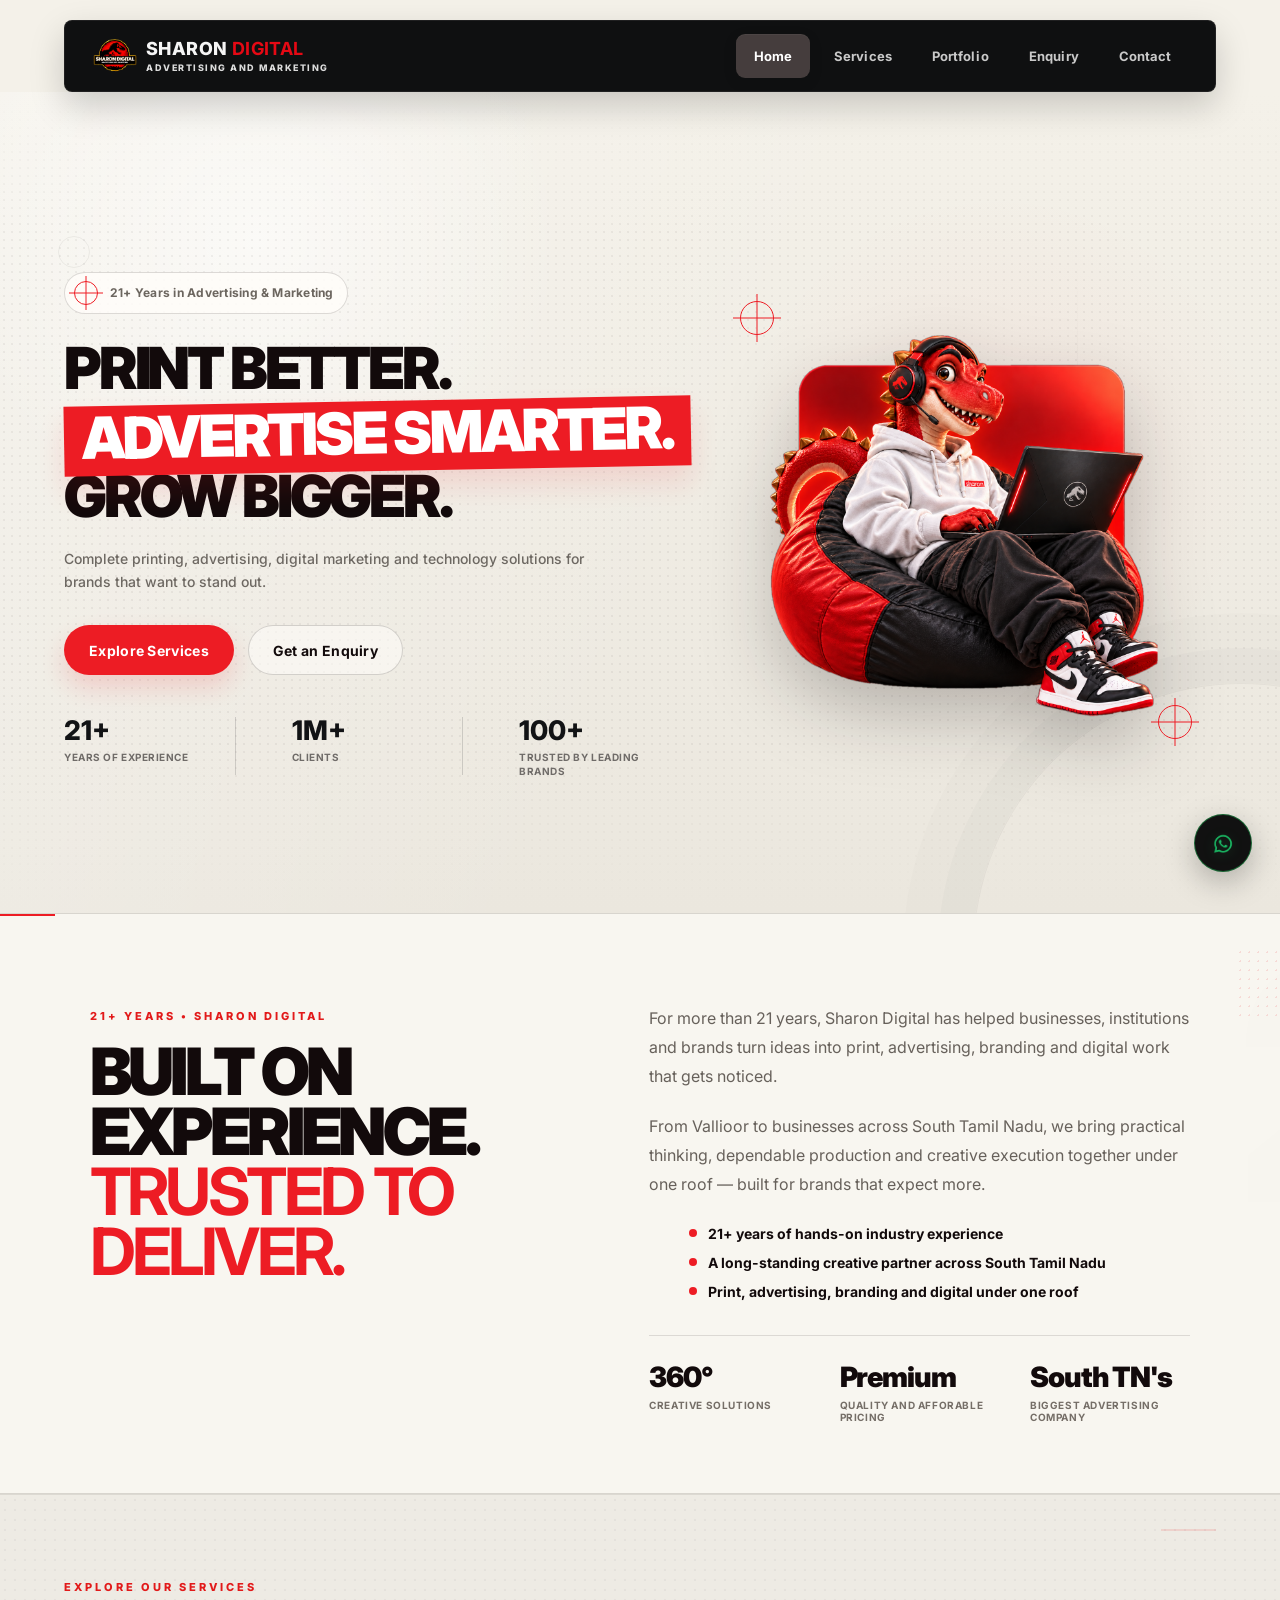
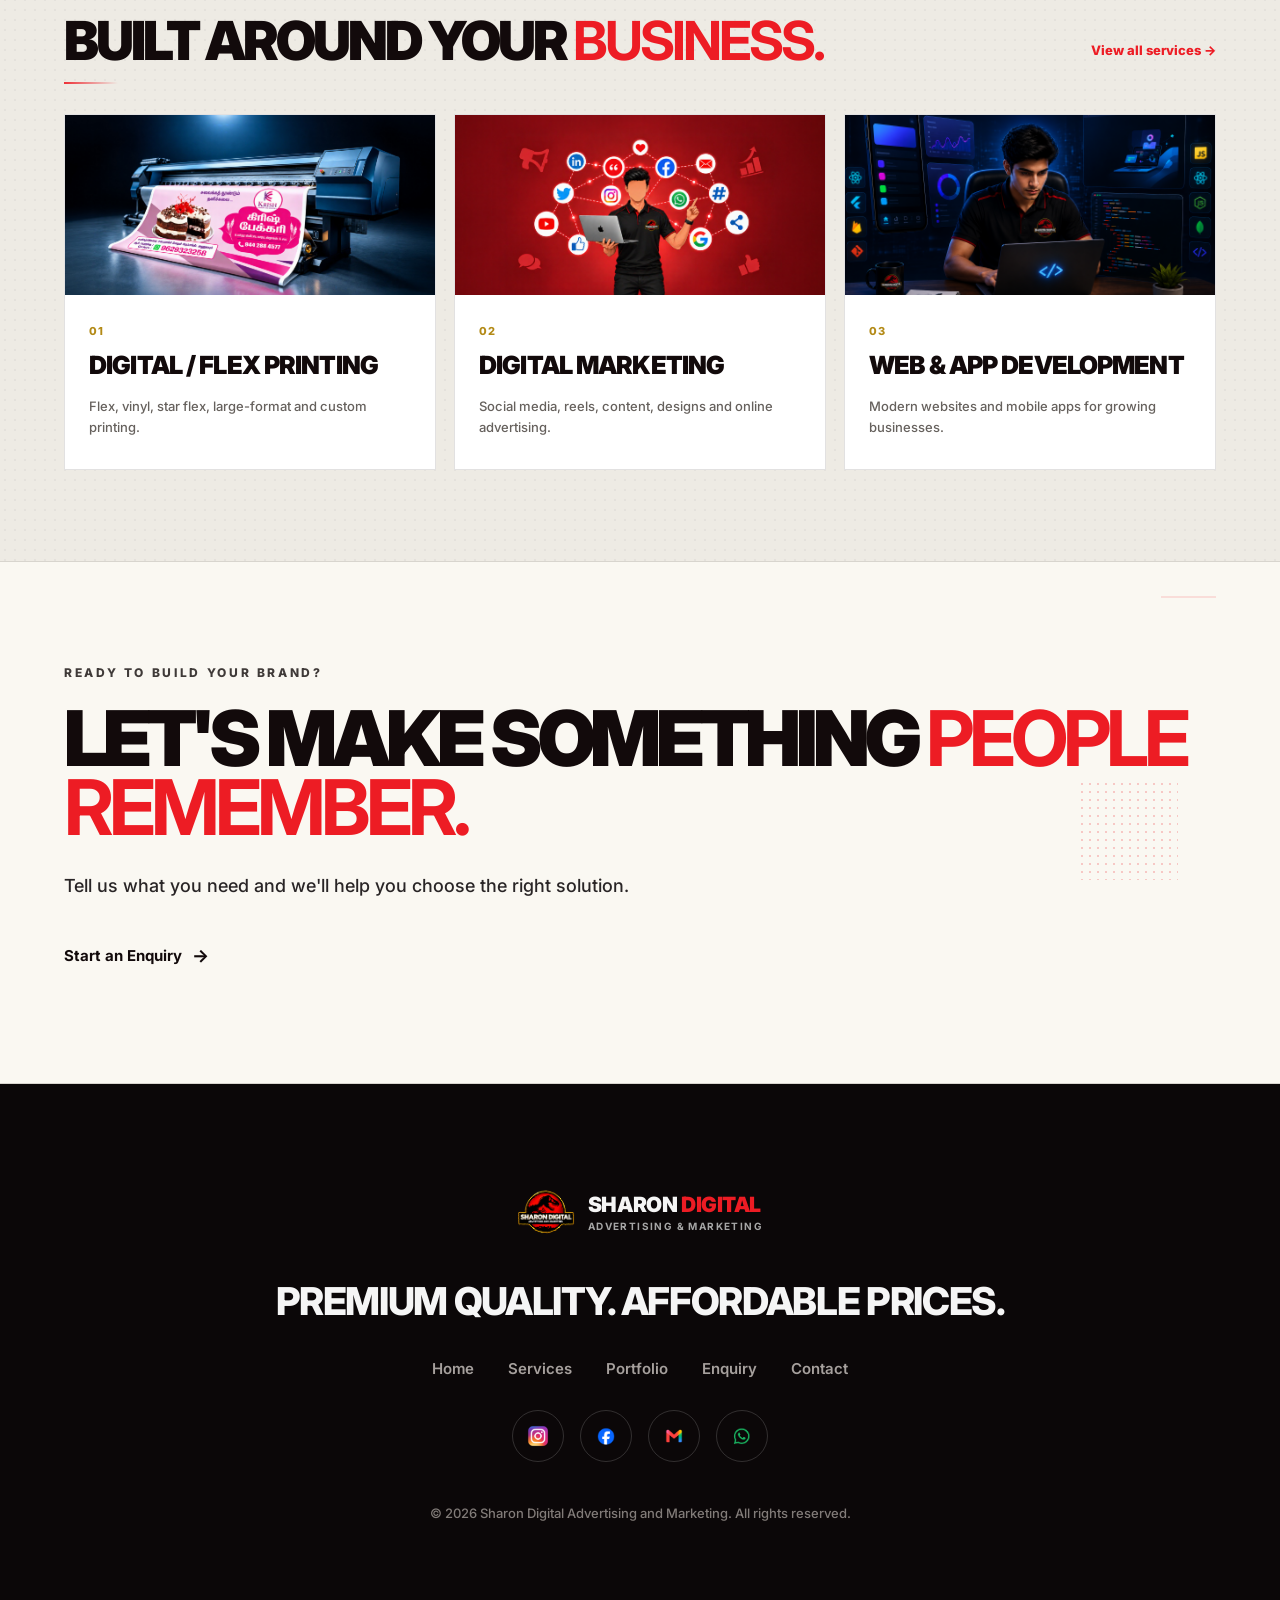
==== commit 982b6c2f: "add sitemap,robots and SEO" ====
--- a/index.html
+++ b/index.html
@@ -3,8 +3,12 @@
 <head>
 <meta charset="utf-8">
 <meta name="viewport" content="width=device-width, initial-scale=1">
-<meta name="description" content="Sharon Digital Advertising and Marketing — premium printing, advertising, digital marketing, web and app development.">
+<meta name="description" content="Sharon Digital Advertising and Marketing in Vallioor, Tirunelveli, offers flex printing, banner printing, digital printing, visiting cards, signage, graphic design and digital marketing.">
 <title>Sharon Digital | Advertising & Marketing</title>
+<meta name="robots" content="index, follow">
+<meta name="author" content="Sharon Digital Advertising and Marketing">
+<meta name="keywords" content="Sharon Digital Vallioor, Sharon Digital Advertising and Marketing, Sharon Digital Vallioor Tirunelveli, Sharon Digital near me, Advertising agency in Vallioor, Printing shop in Vallioor, Flex printing Vallioor, Banner printing Tirunelveli, Visiting card printing Vallioor, Digital printing Vallioor, Offset printing Tirunelveli, Wedding invitation printing Vallioor, Photo printing Vallioor, Vinyl sticker printing Vallioor, Poster printing Vallioor, Brochure printing Tirunelveli, Digital marketing Vallioor, Digital marketing near me, Digital marketing agency Vallioor, Digital marketing services Tirunelveli, Social media marketing Vallioor, Social media design Vallioor, Graphic design Vallioor, Logo design Vallioor, Business branding Vallioor, Online advertising agency Tirunelveli, Advertising agency in Tirunelveli, Sign board makers Vallioor, LED board makers Tirunelveli, Hoarding advertising Tirunelveli, Shop name board Vallioor, Promotional banner design Vallioor, School and college banner printing Tirunelveli">
+<link rel="canonical" href="https://sharondigital.in/">
 <link rel="stylesheet" href="assets/style.css">
 
 <style>
